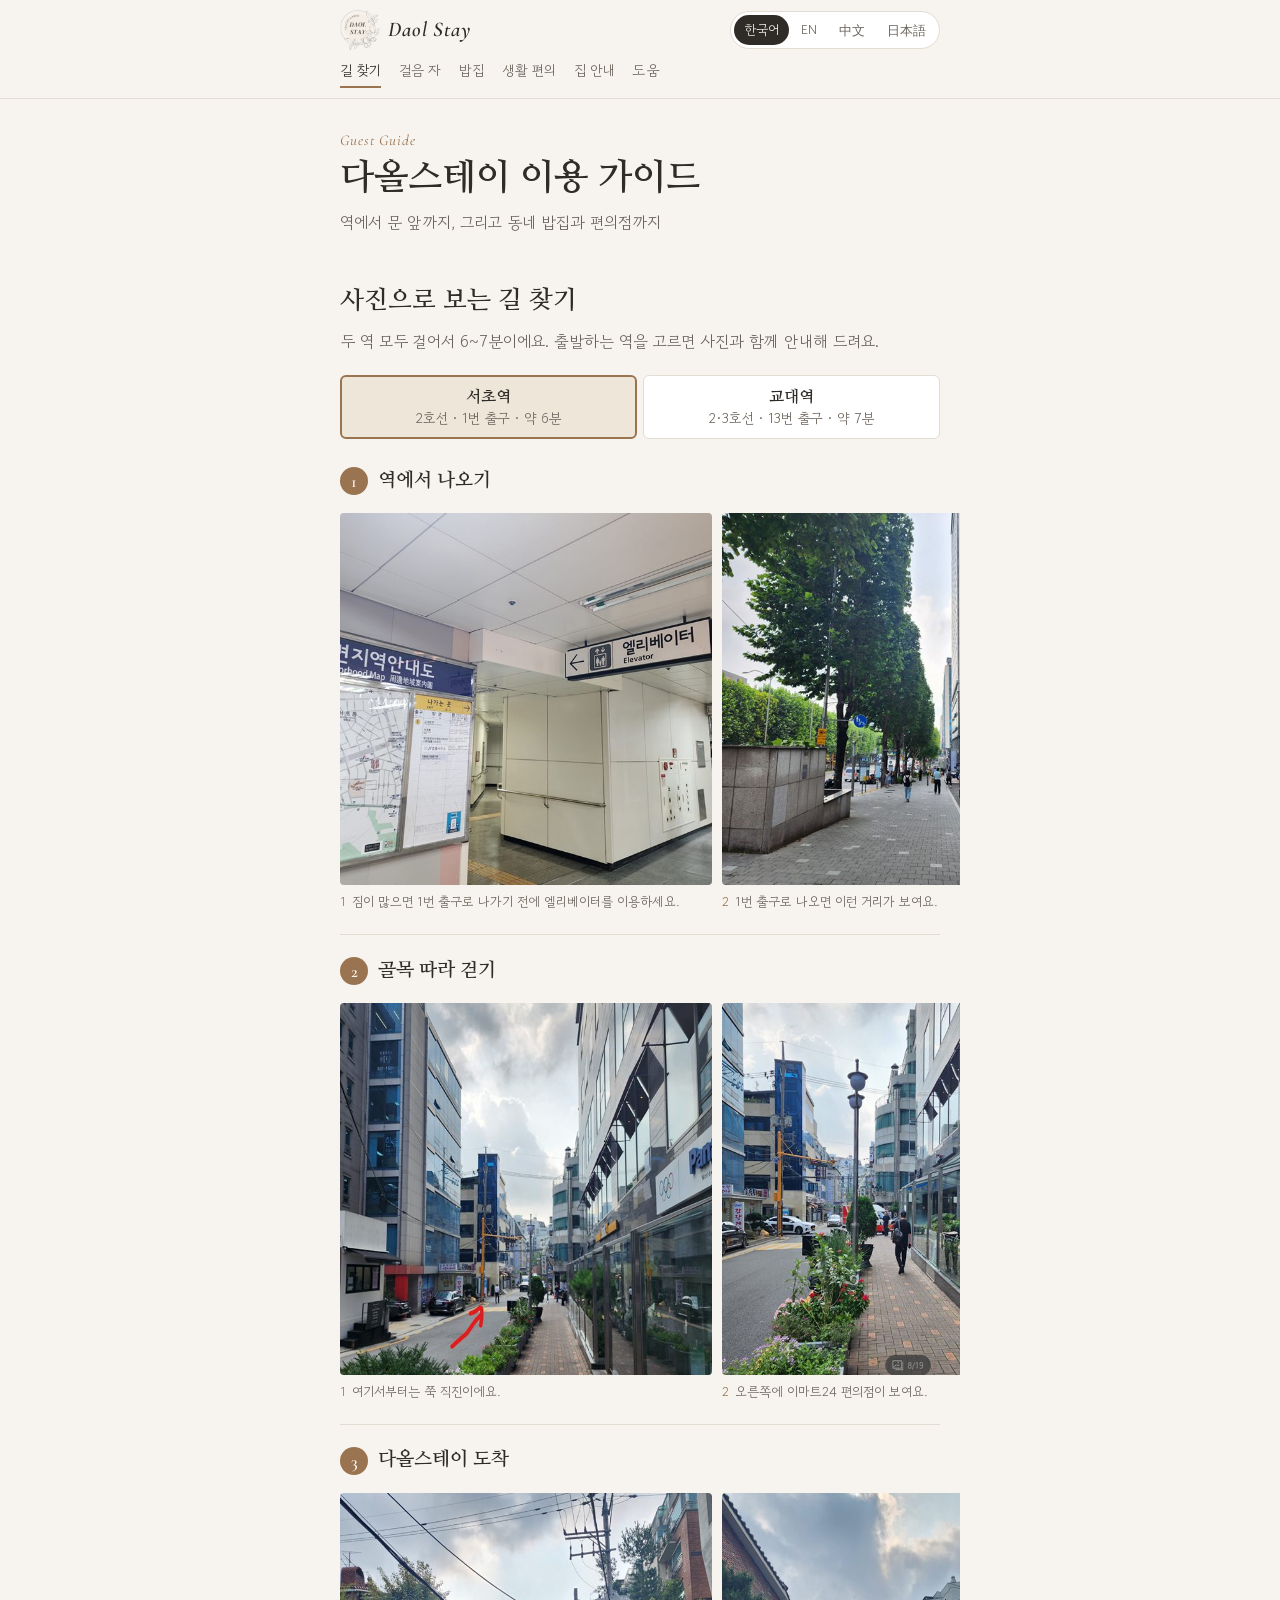
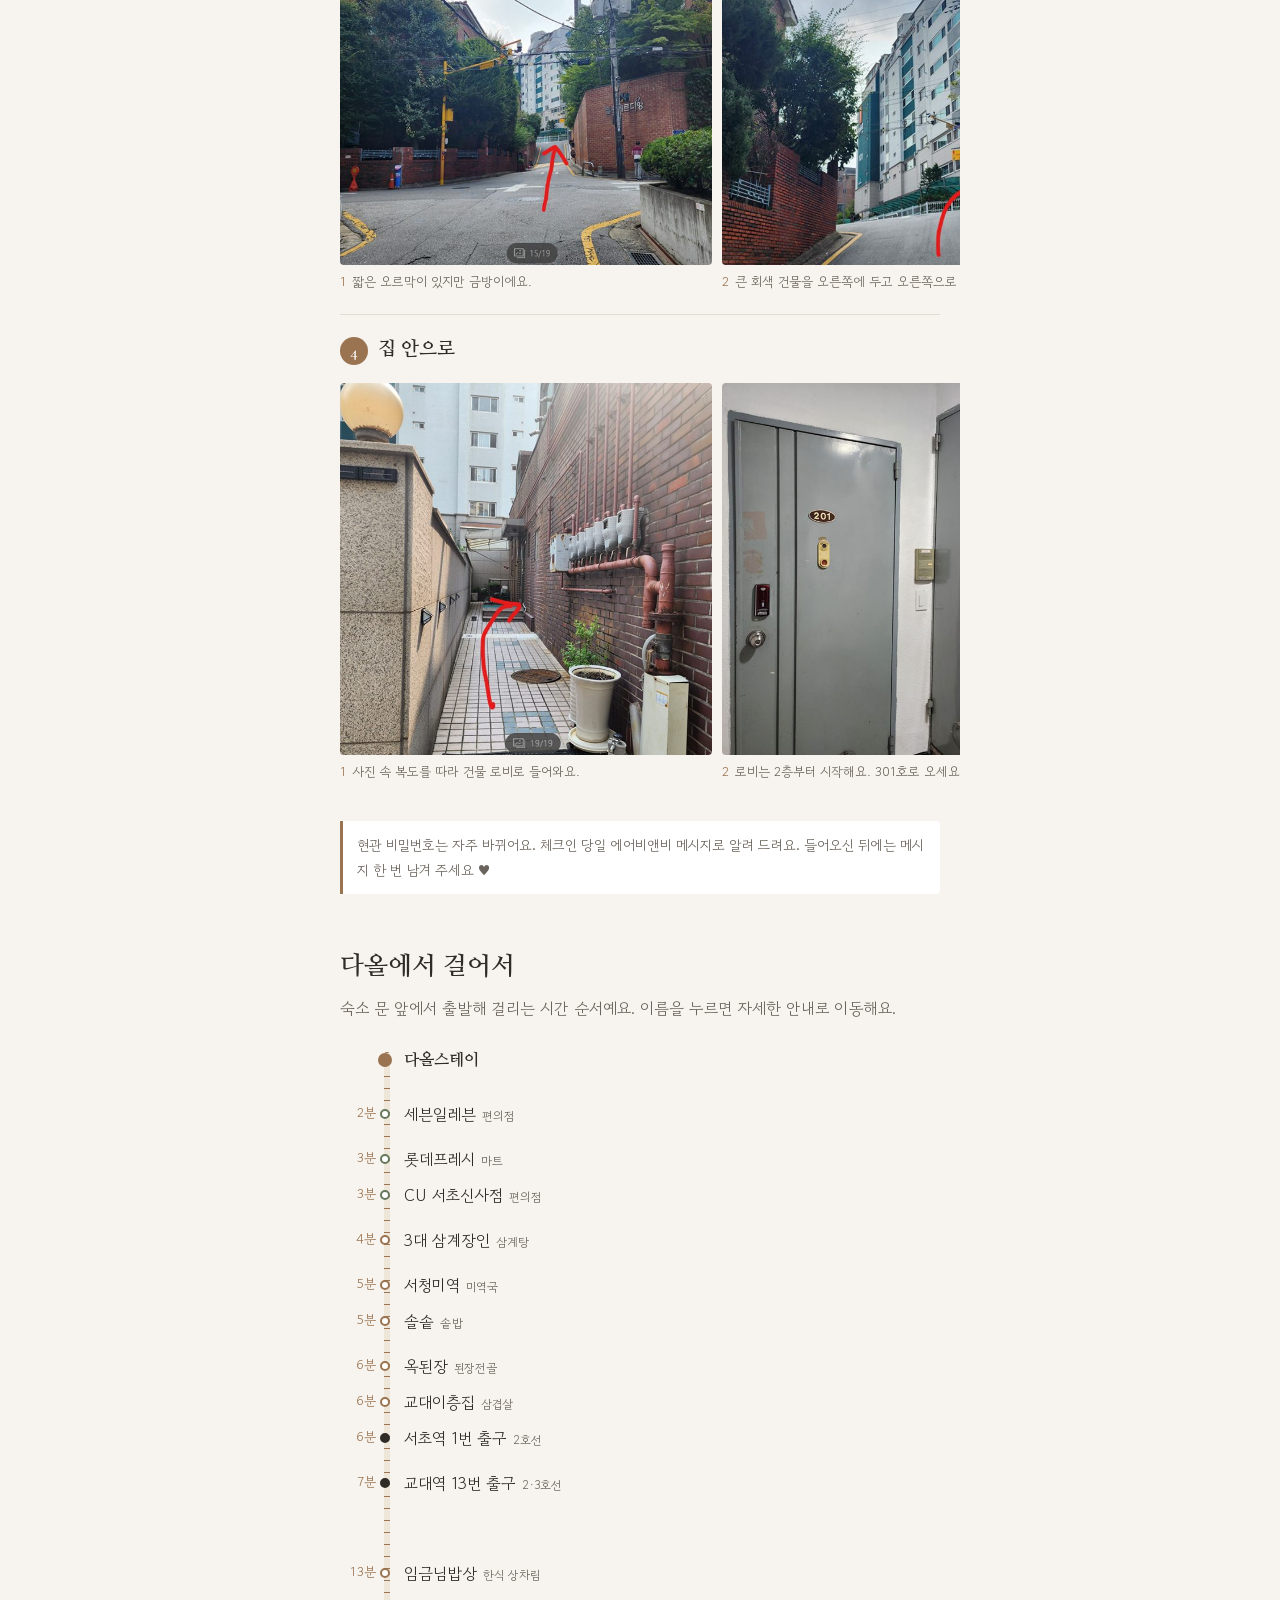
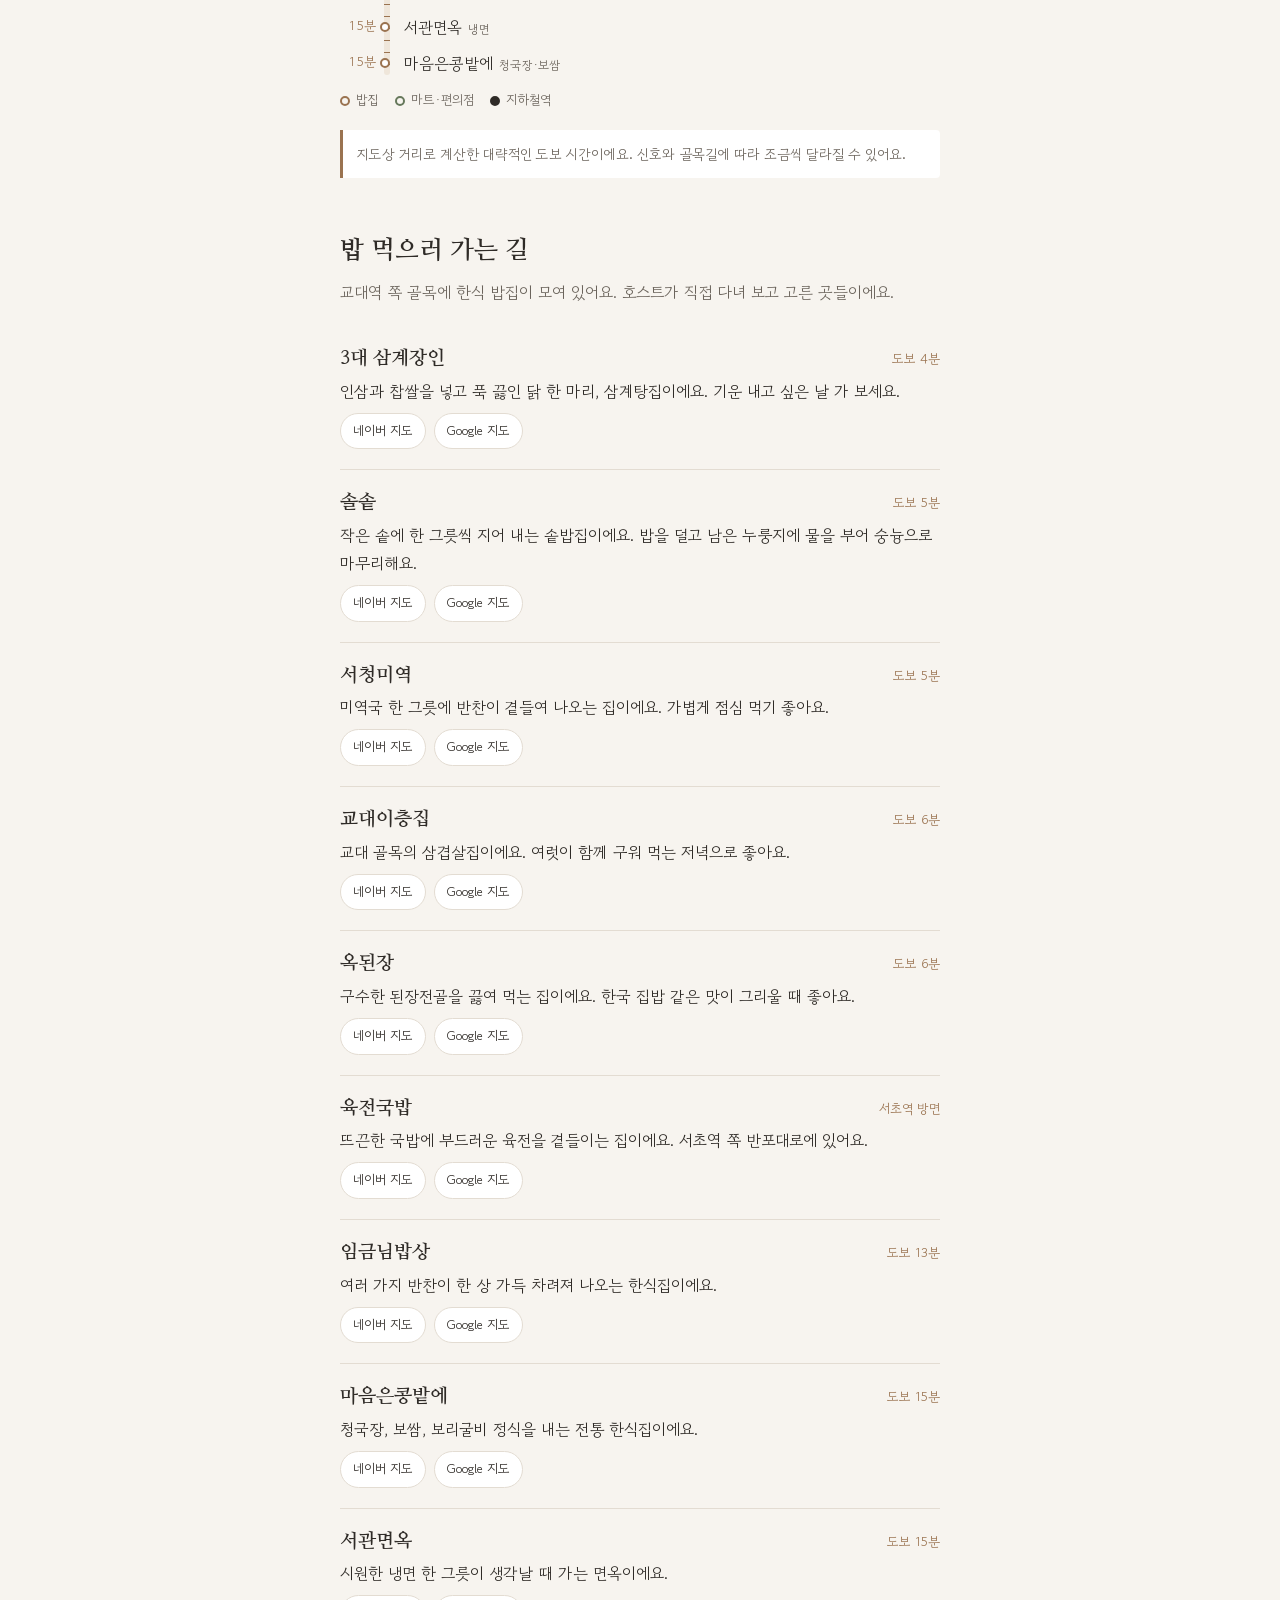
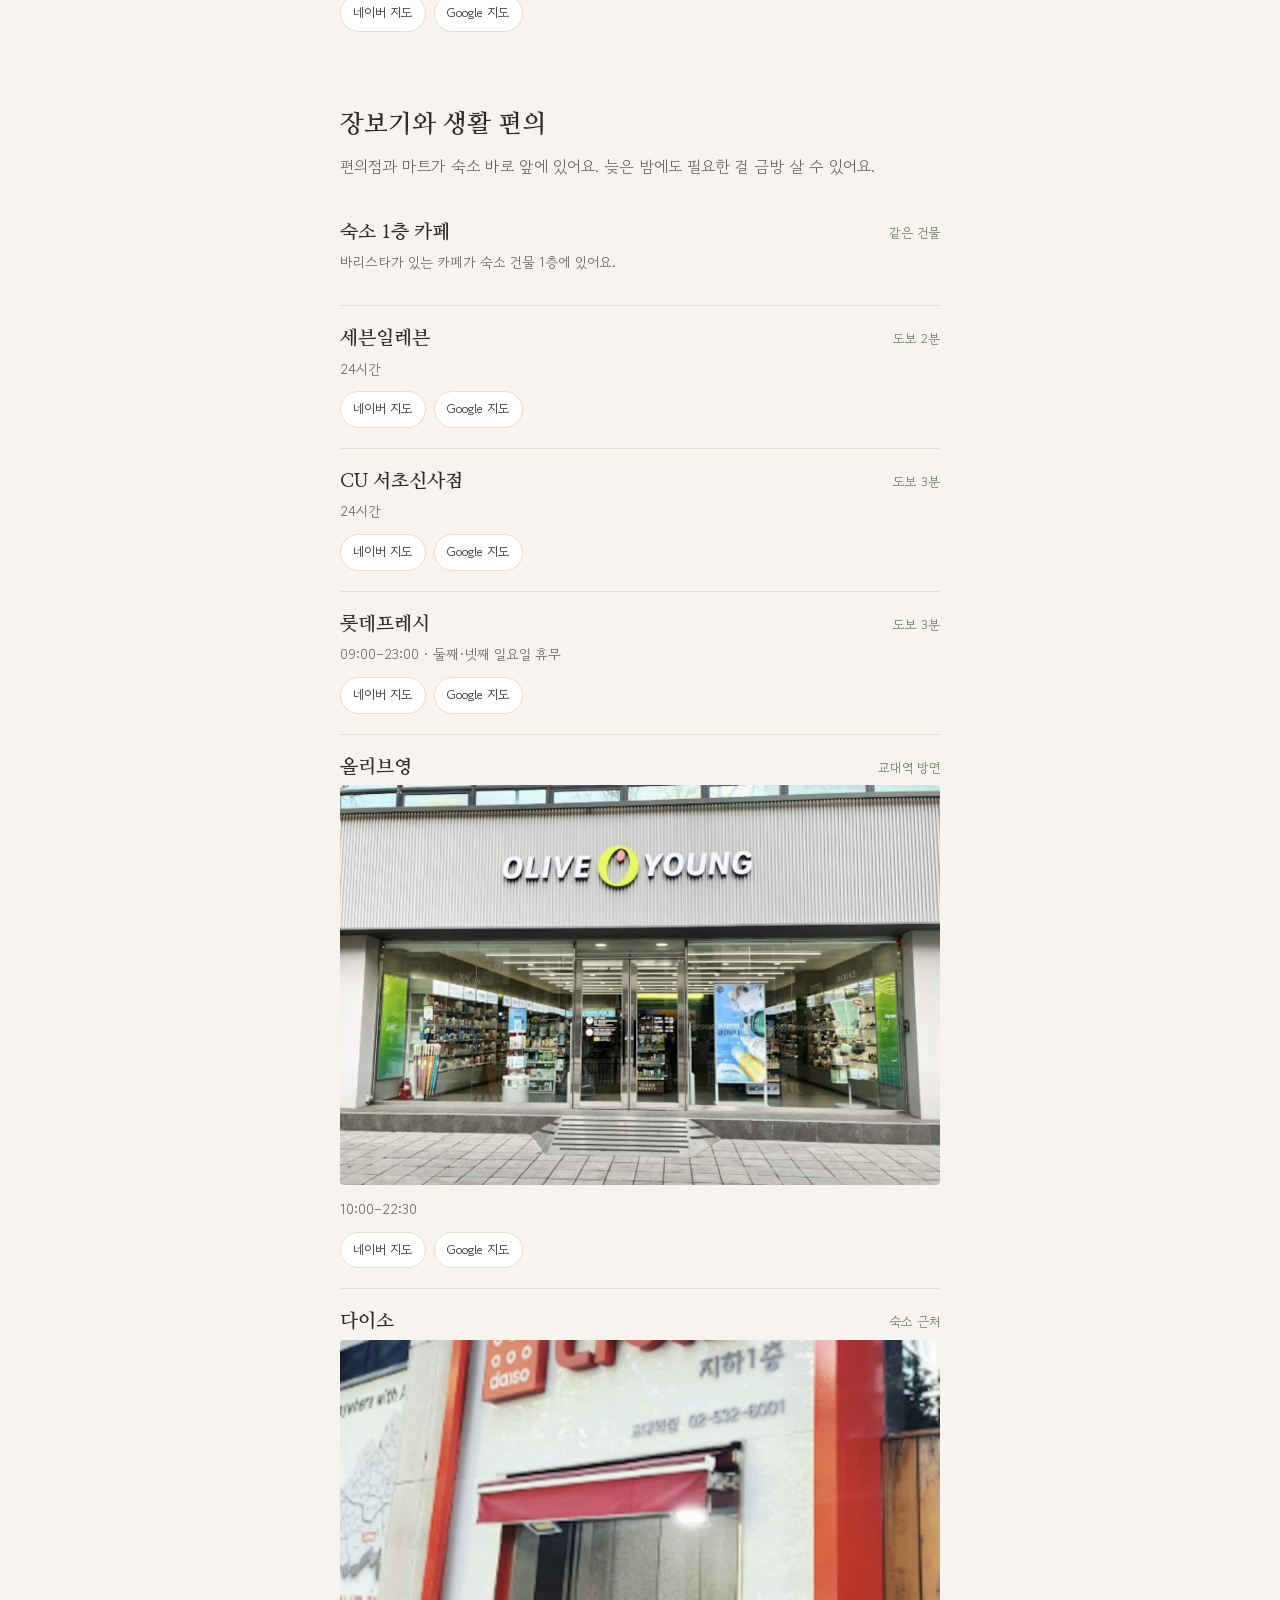
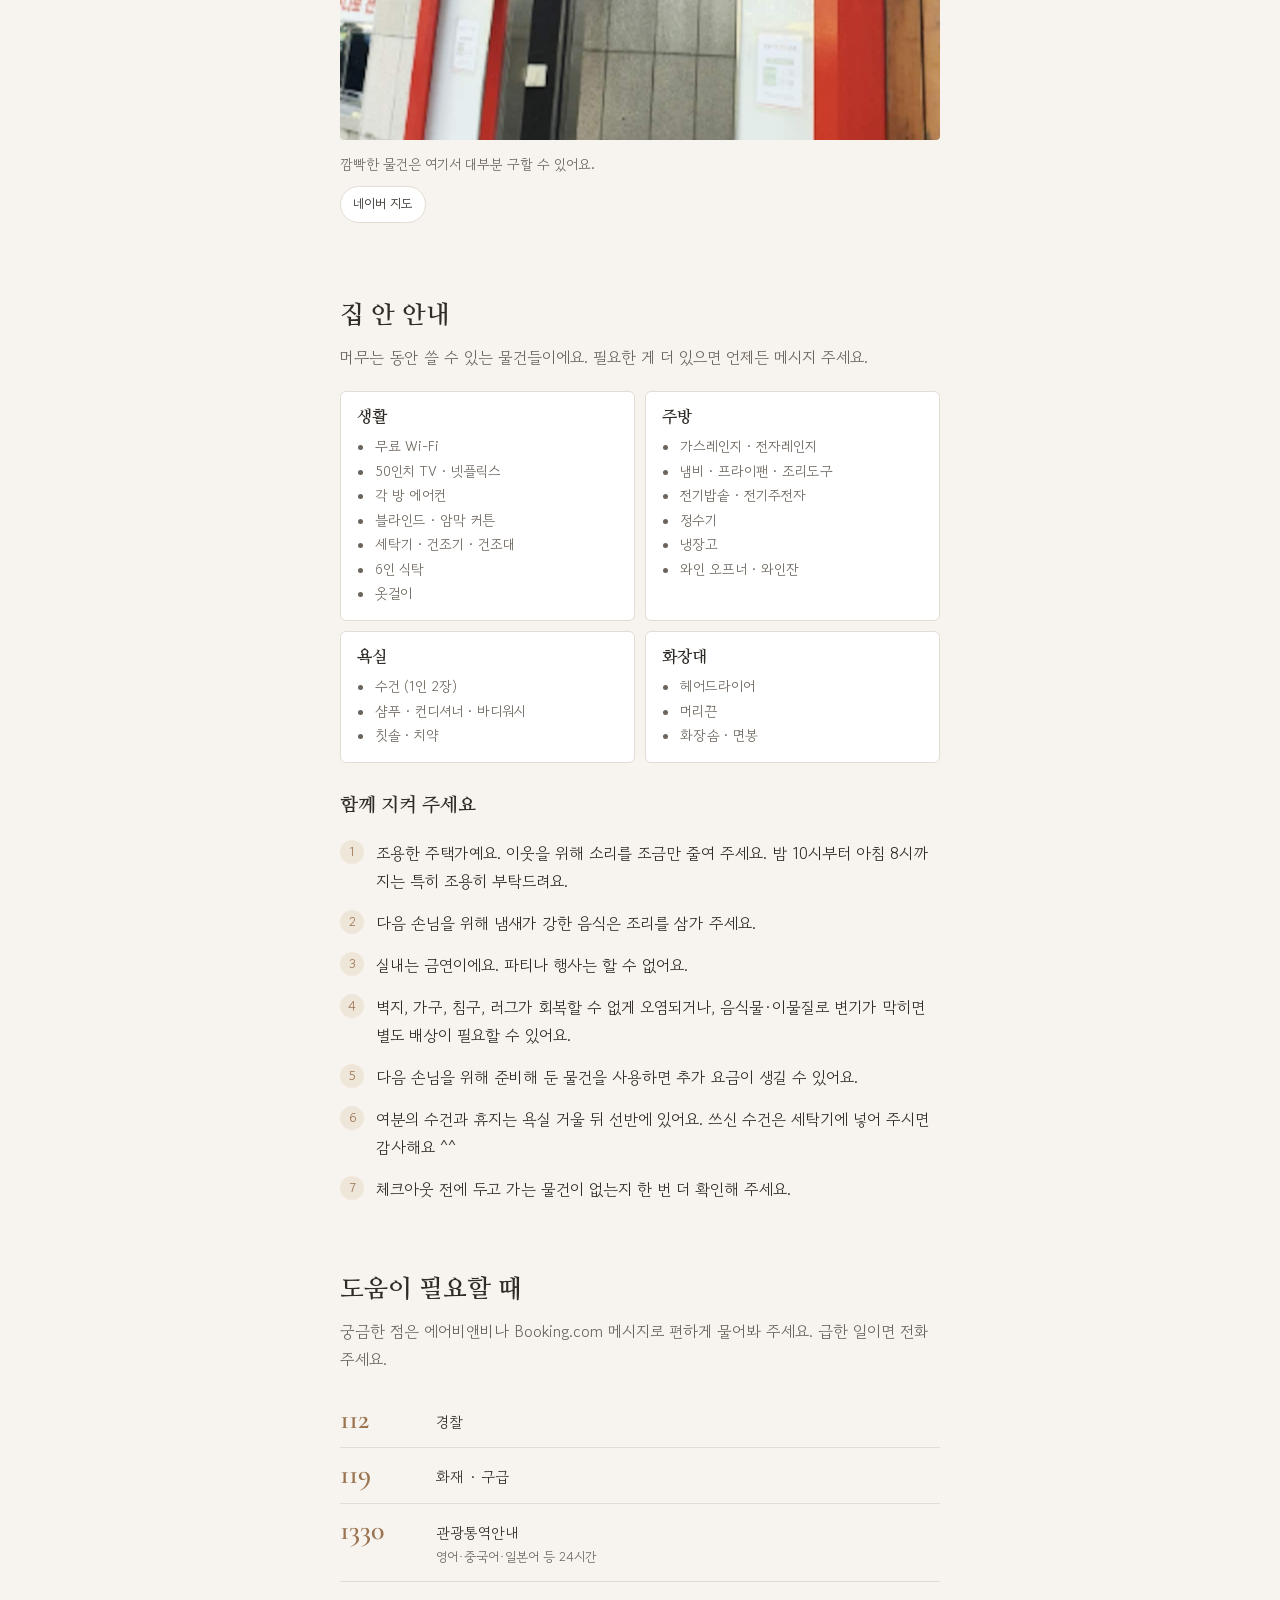
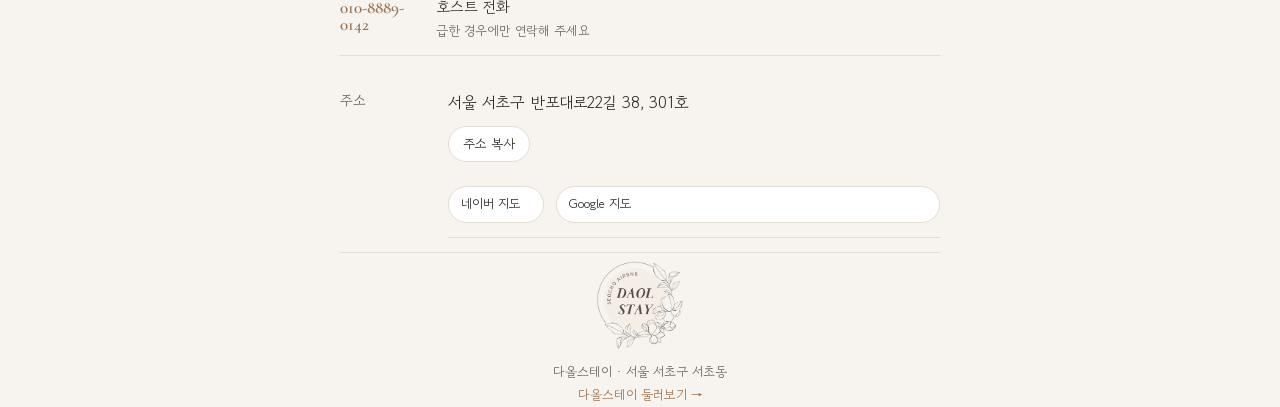
==== guide/index.html @ 790899b6 "Add Daol Stay website (home + guest guide, 4 languages)" ====
<!DOCTYPE html>
<html lang="ko">
<head>
<meta charset="utf-8">
<meta name="viewport" content="width=device-width, initial-scale=1, viewport-fit=cover">
<title>이용 가이드 · 다올스테이 DAOL STAY</title>
<meta name="description" content="다올스테이 이용 가이드: 서초역·교대역에서 사진으로 보는 길 안내, 걸어서 가는 밥집과 편의시설, 집 안 안내와 긴급 연락처.">
<link rel="icon" href="../photos/logo.png">
<link rel="preconnect" href="https://fonts.googleapis.com">
<link rel="preconnect" href="https://fonts.gstatic.com" crossorigin>
<link href="https://fonts.googleapis.com/css2?family=Nanum+Myeongjo:wght@400;700&family=Gowun+Dodum&family=Cormorant+Garamond:ital,wght@1,500;1,600&display=swap" rel="stylesheet">
<link rel="stylesheet" href="../assets/site.css">
<style>
/* intro */
.intro{padding:28px 0 0}
.intro h1{font-size:clamp(27px,7vw,36px);line-height:1.3;margin:0 0 6px}
.intro .sub{color:var(--ink-soft);margin:0}

/* route */
.tabs{display:flex;gap:6px;margin:4px 0 6px}
.tabs button{flex:1;border:1px solid var(--line);background:var(--surface);border-radius:6px;padding:10px 8px;cursor:pointer;font-size:14px;line-height:1.4;color:var(--ink-soft)}
.tabs button b{display:block;font-family:var(--serif);font-size:16px;color:var(--ink)}
.tabs button[aria-pressed="true"]{border-color:var(--latte);border-width:2px;padding:9px 7px;background:var(--latte-soft)}
.stage{padding:22px 0 8px;border-bottom:1px solid var(--line)}
.stage:last-of-type{border-bottom:0}
.stage-head{display:flex;align-items:center;gap:10px}
.stage-head i{flex:none;width:28px;height:28px;border-radius:50%;background:var(--latte);color:var(--bg);font-style:normal;font-family:var(--latin);font-size:17px;font-weight:600;display:grid;place-items:center}
.stage .strip figure{flex-basis:62%}
.stage .strip img{aspect-ratio:1/1}
.stage .strip figcaption{display:flex;gap:6px}
.stage .strip figcaption b{color:var(--latte);font-weight:400}
.stage ol{margin:6px 0 10px;padding-left:20px}
.stage li{margin-bottom:4px}
.stage li::marker{color:var(--latte)}

/* walking ruler */
.ruler{position:relative;margin:24px 0 8px;padding-left:64px}
.ruler::before{content:"";position:absolute;left:44px;top:6px;bottom:6px;width:6px;border-radius:3px;
  background:repeating-linear-gradient(to bottom,var(--latte) 0 1px,transparent 1px 12px),var(--latte-soft)}
.r-home{position:relative;font-family:var(--serif);font-weight:700;padding:0 0 4px}
.r-home::before{content:"";position:absolute;left:-26px;top:7px;width:14px;height:14px;border-radius:50%;background:var(--latte)}
.r-row{position:relative;display:block;text-decoration:none;padding:4px 0}
.r-row .m{position:absolute;left:-64px;width:36px;text-align:right;font-size:13px;color:var(--latte);top:6px;font-variant-numeric:tabular-nums}
.r-row::before{content:"";position:absolute;left:-24px;top:13px;width:10px;height:10px;border-radius:50%;background:var(--surface);border:2px solid var(--latte)}
.r-row.daily::before{border-color:var(--sage)}
.r-row.stn::before{background:var(--ink);border-color:var(--ink)}
.r-row .nm{font-size:16px}
.r-row .kind{font-size:12px;color:var(--ink-soft);margin-left:6px}
.legend{display:flex;flex-wrap:wrap;gap:6px 16px;font-size:13px;color:var(--ink-soft);margin-top:6px}
.legend i{display:inline-block;width:10px;height:10px;border-radius:50%;border:2px solid var(--latte);margin-right:6px;vertical-align:-1px}
.legend i.d{border-color:var(--sage)}
.legend i.s{background:var(--ink);border-color:var(--ink)}

/* places */
.place{padding:20px 0;border-bottom:1px solid var(--line);scroll-margin-top:calc(env(safe-area-inset-top,0px) + 120px)}
.place:last-child{border-bottom:0}
.place-head{display:flex;align-items:baseline;justify-content:space-between;gap:12px;margin-bottom:4px}
.walk{flex:none;font-size:13px;color:var(--latte);white-space:nowrap}
.daily .walk{color:var(--sage)}
.place .orig{font-size:13px;color:var(--ink-soft);margin:-2px 0 6px}
.place p{margin:0 0 8px}
.place .info{font-size:14px;color:var(--ink-soft);margin-bottom:10px}
.place figure{margin:4px 0 12px}
.place figure img{width:100%;aspect-ratio:3/2;object-fit:cover;border-radius:4px}

/* house */
.amen{display:grid;grid-template-columns:1fr 1fr;gap:10px;margin:4px 0 0}
@media (max-width:420px){.amen{grid-template-columns:1fr}}
.amen div{background:var(--surface);border:1px solid var(--line);border-radius:6px;padding:14px 16px}
.amen h3{font-size:16px;margin-bottom:6px}
.amen ul{margin:0;padding-left:18px;font-size:14px;color:var(--ink-soft)}
.rules{list-style:none;margin:20px 0 0;padding:0;counter-reset:r}
.rules li{counter-increment:r;position:relative;padding:0 0 14px 36px}
.rules li::before{content:counter(r);position:absolute;left:0;top:1px;width:24px;height:24px;border-radius:50%;background:var(--latte-soft);color:var(--latte);font-size:13px;display:grid;place-items:center}

/* help */
.calls{list-style:none;margin:6px 0 0;padding:0}
.calls li{display:grid;grid-template-columns:84px 1fr;gap:12px;align-items:baseline;padding:12px 0;border-bottom:1px solid var(--line)}
.calls a{font-family:var(--latin);font-size:28px;font-weight:600;text-decoration:none;color:var(--latte);line-height:1}
.calls span{font-size:15px}
.calls small{display:block;font-size:13px;color:var(--ink-soft)}
</style>
</head>
<body>
<header class="top">
  <div class="wrap">
    <div class="top-row">
      <a class="mark" href="../"><img src="../photos/logo.png" alt=""><span>Daol Stay</span></a>
      <div class="langs" role="group" aria-label="Language">
        <button data-lang="ko">한국어</button><button data-lang="en">EN</button><button data-lang="zh">中文</button><button data-lang="ja">日本語</button>
      </div>
    </div>
    <nav class="nav" id="nav"></nav>
  </div>
</header>

<main class="wrap">
  <section id="intro" class="intro">
    <p class="eyebrow">Guest Guide</p>
    <h1 data-t="gTitle"></h1>
    <p class="sub" data-t="gSub"></p>
  </section>

  <section id="route">
    <h2 data-t="routeTitle"></h2>
    <p class="lead" data-t="routeLead"></p>
    <div class="tabs" role="group" id="routeTabs"></div>
    <div id="stages"></div>
    <p class="note" data-t="doorNote"></p>
  </section>

  <section id="walk">
    <h2 data-t="walkTitle"></h2>
    <p class="lead" data-t="walkLead"></p>
    <div class="ruler" id="ruler"></div>
    <div class="legend"><span><i></i><span data-t="legendEat"></span></span><span><i class="d"></i><span data-t="legendDaily"></span></span><span><i class="s"></i><span data-t="legendStn"></span></span></div>
    <p class="note" data-t="walkNote"></p>
  </section>

  <section id="eat">
    <h2 data-t="eatTitle"></h2>
    <p class="lead" data-t="eatLead"></p>
    <div id="eatList"></div>
  </section>

  <section id="daily">
    <h2 data-t="dailyTitle"></h2>
    <p class="lead" data-t="dailyLead"></p>
    <div class="daily" id="dailyList"></div>
  </section>

  <section id="home">
    <h2 data-t="homeTitle"></h2>
    <p class="lead" data-t="homeLead"></p>
    <div class="amen" id="amen"></div>
    <h3 style="margin-top:30px" data-t="rulesTitle"></h3>
    <ol class="rules" id="rules"></ol>
  </section>

  <section id="help">
    <h2 data-t="helpTitle"></h2>
    <p class="lead" data-t="helpLead"></p>
    <ul class="calls" id="calls"></ul>
    <dl class="info-list" style="margin-top:18px">
      <div><dt data-t="addrLabel"></dt><dd><span data-t="addr"></span><br><button class="copy" id="copyBtn" data-t="copy"></button>
        <div class="pills" style="margin-top:10px" id="homeMaps"></div></dd></div>
    </dl>
  </section>
</main>
<footer class="wrap">
  <img src="../photos/logo.png" alt="">
  <div data-t="foot"></div>
  <a href="../" data-t="backHome"></a>
</footer>
<div class="toast" id="toast" role="status" aria-live="polite"></div>

<script>
const HOME = {lat:37.4897533, lng:127.0109276, q:"서울 서초구 반포대로22길 38"};
const HOST_TEL = "+821088890142", HOST_TEL_LABEL = "010-8889-0142";

const UI = {
 ko:{nav:["길 찾기","걸음 자","밥집","생활 편의","집 안내","도움"],
  gTitle:"다올스테이 이용 가이드",gSub:"역에서 문 앞까지, 그리고 동네 밥집과 편의점까지",backHome:"다올스테이 둘러보기 →",
  routeTitle:"사진으로 보는 길 찾기",routeLead:"두 역 모두 걸어서 6~7분이에요. 출발하는 역을 고르면 사진과 함께 안내해 드려요.",
  tabSeocho:["서초역","2호선 · 1번 출구 · 약 6분"],tabKyodae:["교대역","2·3호선 · 13번 출구 · 약 7분"],
  stageTitles:["역에서 나오기","골목 따라 걷기","다올스테이 도착","집 안으로"],step:"사진",
  doorNote:"현관 비밀번호는 자주 바뀌어요. 체크인 당일 에어비앤비 메시지로 알려 드려요. 들어오신 뒤에는 메시지 한 번 남겨 주세요 ♥",
  walkTitle:"다올에서 걸어서",walkLead:"숙소 문 앞에서 출발해 걸리는 시간 순서예요. 이름을 누르면 자세한 안내로 이동해요.",
  home:"다올스테이",legendEat:"밥집",legendDaily:"마트·편의점",legendStn:"지하철역",
  walkNote:"지도상 거리로 계산한 대략적인 도보 시간이에요. 신호와 골목길에 따라 조금씩 달라질 수 있어요.",
  eatTitle:"밥 먹으러 가는 길",eatLead:"교대역 쪽 골목에 한식 밥집이 모여 있어요. 호스트가 직접 다녀 보고 고른 곳들이에요.",
  dailyTitle:"장보기와 생활 편의",dailyLead:"편의점과 마트가 숙소 바로 앞에 있어요. 늦은 밤에도 필요한 걸 금방 살 수 있어요.",
  homeTitle:"집 안 안내",homeLead:"머무는 동안 쓸 수 있는 물건들이에요. 필요한 게 더 있으면 언제든 메시지 주세요.",
  rulesTitle:"함께 지켜 주세요",
  helpTitle:"도움이 필요할 때",helpLead:"궁금한 점은 에어비앤비나 Booking.com 메시지로 편하게 물어봐 주세요. 급한 일이면 전화 주세요.",
  hostCall:"호스트 전화",hostNote:"급한 경우에만 연락해 주세요",
  addrLabel:"주소",addr:"서울 서초구 반포대로22길 38, 301호",copy:"주소 복사",copied:"주소를 복사했어요",
  naver:"네이버 지도",google:"Google 지도",min:n=>`도보 ${n}분`,minShort:n=>`${n}분`,
  foot:"다올스테이 · 서울 서초구 서초동"},
 en:{nav:["Directions","Walk times","Eat","Daily needs","The house","Help"],
  gTitle:"DAOL STAY Guest Guide",gSub:"From the station to our door, plus restaurants and shops nearby",backHome:"About Daol Stay →",
  routeTitle:"Directions with photos",routeLead:"Both stations are a 6–7 minute walk. Pick the one you’re coming from for photo-by-photo directions.",
  tabSeocho:["Seocho Stn","Line 2 · Exit 1 · ~6 min"],tabKyodae:["Gyodae Stn","Line 2, 3 · Exit 13 · ~7 min"],
  stageTitles:["Leaving the station","Walking the street","Arriving at Daol Stay","Getting inside"],step:"Photo",
  doorNote:"We change the door code often, so we’ll send it by Airbnb message on your check-in day. Please drop us a message once you’re in ♥",
  walkTitle:"Walking from Daol",walkLead:"Ordered by walking time from our door. Tap a name for details.",
  home:"Daol Stay",legendEat:"Food",legendDaily:"Groceries & stores",legendStn:"Subway",
  walkNote:"Approximate times based on map distance. Crossings and alleys may add a few minutes.",
  eatTitle:"Where to eat",eatLead:"Korean restaurants cluster in the lanes toward Gyodae Station. These are places our host has tried and likes.",
  dailyTitle:"Groceries & daily needs",dailyLead:"A convenience store and grocery are right outside, so late-night needs are easy.",
  homeTitle:"In the house",homeLead:"Things you can use during your stay. If you need anything else, just send us a message.",
  rulesTitle:"House rules",
  helpTitle:"If you need help",helpLead:"For questions, message us any time on Airbnb or Booking.com. Call if it’s urgent.",
  hostCall:"Call the host",hostNote:"Urgent matters only, please",
  addrLabel:"Address",addr:"#301, 38 Banpo-daero 22-gil, Seocho-gu, Seoul",copy:"Copy address",copied:"Address copied",
  naver:"Naver Map",google:"Google Maps",min:n=>`${n} min walk`,minShort:n=>`${n} min`,
  foot:"DAOL STAY · Seocho-dong, Seocho-gu, Seoul"},
 zh:{nav:["路线","步行时间","美食","生活便利","房屋指南","求助"],
  gTitle:"DAOL STAY 入住指南",gSub:"从地铁站到家门口，还有附近的餐厅和便利店",backHome:"了解Daol Stay →",
  routeTitle:"图文路线指南",routeLead:"两个地铁站都只需步行6~7分钟。选择出发的车站，即可查看图文路线。",
  tabSeocho:["瑞草站","2号线 · 1号出口 · 约6分钟"],tabKyodae:["教大站","2·3号线 · 13号出口 · 约7分钟"],
  stageTitles:["走出车站","沿街步行","到达Daol Stay","进入房屋"],step:"照片",
  doorNote:"大门密码会经常更换，我们会在入住当天通过爱彼迎消息告知。进门后请给我们留言 ♥",
  walkTitle:"从Daol步行",walkLead:"按从门口出发的步行时间排列。点击名称查看详情。",
  home:"Daol Stay",legendEat:"餐厅",legendDaily:"超市・便利店",legendStn:"地铁站",
  walkNote:"根据地图距离估算的步行时间，红绿灯和小巷可能会多花几分钟。",
  eatTitle:"去吃饭吧",eatLead:"往教大站方向的小巷里聚集着韩餐馆，都是房东亲自吃过并推荐的。",
  dailyTitle:"购物与生活便利",dailyLead:"便利店和超市就在门口，深夜也能买到需要的东西。",
  homeTitle:"房屋指南",homeLead:"入住期间可以使用的物品。如需其他物品，随时给我们发消息。",
  rulesTitle:"入住守则",
  helpTitle:"需要帮助时",helpLead:"有任何问题，请通过爱彼迎或Booking.com消息联系我们。紧急情况请致电。",
  hostCall:"房东电话",hostNote:"仅限紧急情况",
  addrLabel:"地址",addr:"首尔市瑞草区 Banpo-daero 22-gil 38，301号",copy:"复制地址",copied:"地址已复制",
  naver:"Naver 地图",google:"Google 地图",min:n=>`步行约${n}分钟`,minShort:n=>`${n}分`,
  foot:"DAOL STAY · 首尔瑞草区瑞草洞"},
 ja:{nav:["道案内","徒歩時間","ごはん","生活の便利","家のご案内","困ったとき"],
  gTitle:"ダオルステイ ご利用ガイド",gSub:"駅から玄関まで、そして近くのごはん屋さんとお店まで",backHome:"ダオルステイについて →",
  routeTitle:"写真で見る道案内",routeLead:"どちらの駅からも徒歩6〜7分。出発する駅を選ぶと、写真付きでご案内します。",
  tabSeocho:["瑞草駅","2号線 · 1番出口 · 約6分"],tabKyodae:["教大駅","2・3号線 · 13番出口 · 約7分"],
  stageTitles:["駅を出る","通りを歩く","ダオルステイに到着","家の中へ"],step:"写真",
  doorNote:"玄関の暗証番号はよく変わります。チェックイン当日にAirbnbのメッセージでお知らせします。中に入ったらひと言メッセージをくださいね ♥",
  walkTitle:"ダオルから歩いて",walkLead:"玄関からの徒歩時間順です。名前をタップすると詳しい案内へ移動します。",
  home:"ダオルステイ",legendEat:"ごはん",legendDaily:"スーパー・コンビニ",legendStn:"地下鉄駅",
  walkNote:"地図上の距離から計算したおおよその時間です。信号や路地によって数分変わることがあります。",
  eatTitle:"ごはんを食べに",eatLead:"教大駅に向かう路地に韓国料理の店が集まっています。ホストが実際に通って選んだお店です。",
  dailyTitle:"買い物と生活の便利",dailyLead:"コンビニとスーパーがすぐ前にあるので、夜遅くでも必要なものがすぐ手に入ります。",
  homeTitle:"家のご案内",homeLead:"滞在中にお使いいただけるものです。ほかに必要なものがあれば、いつでもメッセージをください。",
  rulesTitle:"お守りいただきたいこと",
  helpTitle:"困ったときは",helpLead:"ご質問はAirbnbやBooking.comのメッセージでお気軽にどうぞ。急ぎの場合はお電話ください。",
  hostCall:"ホストに電話",hostNote:"緊急の場合のみお願いします",
  addrLabel:"住所",addr:"ソウル市瑞草区 Banpo-daero 22-gil 38, 301号",copy:"住所をコピー",copied:"住所をコピーしました",
  naver:"Naver Map",google:"Google マップ",min:n=>`徒歩約${n}分`,minShort:n=>`${n}分`,
  foot:"DAOL STAY · ソウル瑞草区瑞草洞"}
};

/* 길 안내 사진: photos/route_*.jpg (노션 가이드에서 가져옴) */
const STAGE_IN = {photos:["seocho_10","seocho_11"],
 steps:{ko:["사진 속 복도를 따라 건물 로비로 들어와요.","로비는 2층부터 시작해요. 301호로 오세요.","현관 비밀번호는 에어비앤비 메시지를 확인해 주세요."],
  en:["Follow the corridor in the photo to the building lobby.","The lobby starts on the 2nd floor. Come up to Room 301.","Check your Airbnb messages for the door code."],
  zh:["沿照片中的走廊进入大楼大厅。","大厅从2层开始，请到301号。","大门密码请查看爱彼迎消息。"],
  ja:["写真の通路に沿って建物のロビーへ。","ロビーは2階からです。301号室へどうぞ。","玄関の暗証番号はAirbnbのメッセージをご確認ください。"]}};

const ROUTES = {
 seocho:[
  {photos:["seocho_01","seocho_02","seocho_03"],
   steps:{ko:["짐이 많으면 1번 출구로 나가기 전에 엘리베이터를 이용하세요.","1번 출구로 나오면 이런 거리가 보여요.","투썸플레이스 카페가 보이면 오른쪽으로 돌아요."],
    en:["With lots of luggage, take the elevator before leaving through Exit 1.","Out of Exit 1, you’ll see this street.","Turn right at the A Twosome Place café."],
    zh:["行李较多时，请在从1号出口出站前乘坐电梯。","从1号出口出来会看到这条街。","看到A Twosome Place咖啡馆后右转。"],
    ja:["荷物が多いときは、1番出口を出る前にエレベーターを使ってください。","1番出口を出ると、この通りが見えます。","トゥーサムプレイスのカフェが見えたら右へ。"]}},
  {photos:["seocho_04","seocho_05","seocho_06"],
   steps:{ko:["여기서부터는 쭉 직진이에요.","오른쪽에 이마트24 편의점이 보여요.","왼쪽에 롯데마트가 보여요. 먹을거리를 사 가기 좋아요."],
    en:["From here, just go straight.","You’ll pass an emart24 convenience store on your right.","Then Lotte Mart on your left, a good place to pick up food."],
    zh:["从这里开始一直直走。","右边会看到emart24便利店。","左边是乐天超市，可以顺便买些吃的。"],
    ja:["ここからはまっすぐ進みます。","右手にemart24のコンビニが見えます。","左手にロッテマート。食べ物を買っていくのにぴったりです。"]}},
  {photos:["seocho_07","seocho_08","seocho_09"],
   steps:{ko:["짧은 오르막이 있지만 금방이에요.","큰 회색 건물을 오른쪽에 두고 오른쪽으로 돌아요.","빨간 별이 그려진 건물이 다올스테이예요. 어서 오세요!"],
    en:["There’s a short uphill, but it’s not long.","Turn right, keeping the large gray building on your right.","The building marked with the red star is Daol Stay. Welcome!"],
    zh:["有一小段上坡，很快就到。","让灰色大楼在你右侧，然后右转。","画着红星的建筑就是Daol Stay，欢迎！"],
    ja:["少し上り坂がありますが、すぐです。","大きなグレーの建物を右手に見ながら右へ曲がります。","赤い星印の建物がダオルステイ。ようこそ！"]}},
  STAGE_IN
 ],
 kyodae:[
  {photos:["kyodae_01","kyodae_02","kyodae_03"],
   steps:{ko:["짐이 많으면 13번 출구 쪽 엘리베이터를 이용하세요.","엘리베이터를 타고 지상으로 올라와요.","사진 속 빨간 화살표를 따라 직진해요."],
    en:["With lots of luggage, use the elevator by Exit 13.","Take the elevator up to street level.","Go straight, following the red arrow in the photo."],
    zh:["行李较多时，请使用13号出口附近的电梯。","乘电梯到地面。","按照片中的红色箭头直走。"],
    ja:["荷物が多いときは13番出口側のエレベーターを。","エレベーターで地上へ。","写真の赤い矢印に沿ってまっすぐ進みます。"]}},
  {photos:["kyodae_04","kyodae_05","kyodae_06","kyodae_07","kyodae_08","kyodae_09"],
   steps:{ko:["여기서부터는 쭉 직진이에요.","왼쪽에 초등학교 담장을 두고 계속 걸어요.","계속 앞으로 걸어요.","오른쪽 횡단보도로 길을 건너요 (올리브영 방향).","길을 따라가면 왼쪽에 CU 편의점이 있어요.","왼쪽에 예쁜 꽃집이 보여요."],
    en:["From here, just go straight.","Keep walking with the elementary school wall on your left.","Keep going.","Cross at the crosswalk on the right (toward Olive Young).","Follow the road; there’s a CU convenience store on your left.","You’ll see a lovely flower shop on your left."],
    zh:["从这里开始一直直走。","让小学围墙在你左侧，继续走。","继续向前。","从右边的人行横道过马路（Olive Young方向）。","沿路走，左边有CU便利店。","左边会看到一家漂亮的花店。"],
    ja:["ここからはまっすぐ進みます。","左手に小学校の塀を見ながら歩きます。","そのまま進みます。","右側の横断歩道を渡ります（オリーブヤング方面）。","道なりに進むと左手にCUのコンビニ。","左手にかわいい花屋さんが見えます。"]}},
  {photos:["kyodae_10","kyodae_11","kyodae_12"],
   steps:{ko:["아파트가 보이는 삼거리에서 오른쪽으로 돌아요.","큰 회색 건물을 보며 왼쪽으로 돌아요.","빨간 별이 그려진 건물이 다올스테이예요. 어서 오세요!"],
    en:["Turn right at the three-way junction by the apartments.","Turn left, facing the large gray building.","The building marked with the red star is Daol Stay. Welcome!"],
    zh:["在能看到公寓的三岔路口右转。","看着灰色大楼左转。","画着红星的建筑就是Daol Stay，欢迎！"],
    ja:["マンションが見える三叉路で右へ。","大きなグレーの建物を見ながら左へ。","赤い星印の建物がダオルステイ。ようこそ！"]}},
  {photos:["kyodae_13","kyodae_14"],steps:STAGE_IN.steps}
 ]
};

const STATIONS = [
 {id:"route",min:6,type:"stn",name:{ko:"서초역 1번 출구",en:"Seocho Stn Exit 1",zh:"瑞草站1号出口",ja:"瑞草駅1番出口"},kind:{ko:"2호선",en:"Line 2",zh:"2号线",ja:"2号線"}},
 {id:"route",min:7,type:"stn",name:{ko:"교대역 13번 출구",en:"Gyodae Stn Exit 13",zh:"教大站13号出口",ja:"教大駅13番出口"},kind:{ko:"2·3호선",en:"Line 2, 3",zh:"2·3号线",ja:"2・3号線"}}
];

const EAT = [
 {id:"samgye",min:4,map:"https://maps.app.goo.gl/MesrbhYMAvcr66wB9",q:"3대 삼계장인 교대",
  name:{ko:"3대 삼계장인",en:"3dae Samgye Jangin",zh:"三代参鸡匠人",ja:"3代参鶏匠人"},
  kind:{ko:"삼계탕",en:"Ginseng chicken soup",zh:"参鸡汤",ja:"参鶏湯"},
  desc:{ko:"인삼과 찹쌀을 넣고 푹 끓인 닭 한 마리, 삼계탕집이에요. 기운 내고 싶은 날 가 보세요.",en:"A whole young chicken simmered with ginseng and sticky rice. Good for a day when you need your energy back.",zh:"整只童子鸡加人参和糯米慢炖的参鸡汤店，想补充体力时来这里吧。",ja:"高麗人参ともち米を入れて煮込んだ参鶏湯の店。元気を出したい日にどうぞ。"}},
 {id:"solsot",min:5,map:"https://maps.app.goo.gl/jW83EFhCJc5R1sat7",q:"솔솥 교대역점",
  name:{ko:"솔솥",en:"Solsot",zh:"Solsot",ja:"ソルソッ"},
  kind:{ko:"솥밥",en:"Pot rice",zh:"石锅饭",ja:"釜飯"},
  desc:{ko:"작은 솥에 한 그릇씩 지어 내는 솥밥집이에요. 밥을 덜고 남은 누룽지에 물을 부어 숭늉으로 마무리해요.",en:"Rice cooked to order in individual pots. Scoop it out, then pour water over the crust left behind for a toasty finish.",zh:"每份都用小锅现煮的石锅饭。盛出米饭后，在锅巴上倒入热水做成锅巴汤收尾。",ja:"小さな釜で一人分ずつ炊く釜飯の店。ご飯をよそったら、残ったおこげにお湯を注いで締めます。"}},
 {id:"seocheong",min:5,map:"https://www.google.com/maps/search/?api=1&query=37.4897923,127.0079951",q:"서청미역",
  name:{ko:"서청미역",en:"Seocheong Miyeok",zh:"瑞青海带汤",ja:"ソチョンミヨク"},
  kind:{ko:"미역국",en:"Seaweed soup",zh:"海带汤",ja:"わかめスープ"},
  desc:{ko:"미역국 한 그릇에 반찬이 곁들여 나오는 집이에요. 가볍게 점심 먹기 좋아요.",en:"Bowls of Korean seaweed soup with side dishes. A light, comforting lunch.",zh:"一碗海带汤配小菜，适合简单吃个午饭。",ja:"わかめスープにおかずが付く店。軽めのお昼にぴったりです。"}},
 {id:"ichung",min:6,map:"https://maps.app.goo.gl/pmWxkd9foDMJZrsc9",q:"교대이층집 교대본점",
  name:{ko:"교대이층집",en:"Gyodae Ichungjip",zh:"教大二层家",ja:"教大イチュンジプ"},
  kind:{ko:"삼겹살",en:"Pork belly BBQ",zh:"烤五花肉",ja:"サムギョプサル"},
  desc:{ko:"교대 골목의 삼겹살집이에요. 여럿이 함께 구워 먹는 저녁으로 좋아요.",en:"A pork-belly barbecue spot in the Gyodae lanes. Great for a group dinner at the grill.",zh:"教大小巷里的烤五花肉店，适合多人一起烤肉吃晚饭。",ja:"教大の路地にあるサムギョプサルの店。みんなで焼いて囲む夕食に。"}},
 {id:"okdoen",min:6,map:"https://maps.app.goo.gl/B2ys97P9bVTEyB4X6",q:"옥된장 교대점",
  name:{ko:"옥된장",en:"Okdoenjang",zh:"玉大酱",ja:"オクテンジャン"},
  kind:{ko:"된장전골",en:"Soybean paste hot pot",zh:"大酱火锅",ja:"テンジャン鍋"},
  desc:{ko:"구수한 된장전골을 끓여 먹는 집이에요. 한국 집밥 같은 맛이 그리울 때 좋아요.",en:"Hearty hot pot built on doenjang, Korean soybean paste. Tastes like home cooking.",zh:"以韩式大酱熬煮的火锅，像家常饭一样温暖。",ja:"香ばしいテンジャン（韓国味噌）の鍋。韓国の家庭の味が恋しいときに。"}},
 {id:"yukjeon",min:null,map:"https://maps.app.goo.gl/YQwqWLHJWxmbHU4Q8",q:"육전국밥 서초역점",
  name:{ko:"육전국밥",en:"Yukjeon Gukbap",zh:"肉煎汤饭",ja:"ユクジョンクッパ"},
  kind:{ko:"국밥",en:"Rice soup",zh:"汤饭",ja:"クッパ"},area:{ko:"서초역 방면",en:"Toward Seocho Stn",zh:"瑞草站方向",ja:"瑞草駅方面"},
  desc:{ko:"뜨끈한 국밥에 부드러운 육전을 곁들이는 집이에요. 서초역 쪽 반포대로에 있어요.",en:"Hot rice soup with tender pan-fried beef. On Banpo-daero toward Seocho Station.",zh:"热汤饭配嫩煎牛肉片，位于瑞草站方向的盘浦大路上。",ja:"熱々のクッパにやわらかい牛肉のチヂミを添えて。瑞草駅方面の盤浦大路沿いです。"}},
 {id:"imgeum",min:13,map:"https://maps.app.goo.gl/EhZ2MKV3FoHQEk927",q:"임금님밥상 교대",
  name:{ko:"임금님밥상",en:"Imgeumnim Bapsang",zh:"国王饭桌",ja:"イムグムニムパプサン"},
  kind:{ko:"한식 상차림",en:"Korean set meal",zh:"韩式套餐",ja:"韓定食"},
  desc:{ko:"여러 가지 반찬이 한 상 가득 차려져 나오는 한식집이에요.",en:"A Korean set meal with a table full of side dishes.",zh:"满满一桌小菜的韩式套餐。",ja:"たくさんのおかずがずらりと並ぶ韓国料理の店。"}},
 {id:"kongbat",min:15,map:"https://maps.app.goo.gl/K3ujcRYniLXeCxtu5",q:"마음은콩밭에 교대",
  name:{ko:"마음은콩밭에",en:"Heart for Bean Field",zh:"心在豆田",ja:"マウムンコンバテ"},
  kind:{ko:"청국장·보쌈",en:"Cheonggukjang & bossam",zh:"清麴酱・菜包肉",ja:"チョングッチャン・ポッサム"},
  desc:{ko:"청국장, 보쌈, 보리굴비 정식을 내는 전통 한식집이에요.",en:"Traditional Korean food: fermented soybean stew, boiled pork wraps and dried yellow croaker set meals.",zh:"供应清麴酱、菜包肉和大麦黄鱼套餐的传统韩餐馆。",ja:"チョングッチャン、ポッサム、麦クルビ定食のある伝統的な韓国料理店。"}},
 {id:"seogwan",min:15,map:"https://maps.app.goo.gl/Xqt8PTU8zJjns62T9",q:"서관면옥",
  name:{ko:"서관면옥",en:"Seogwan Myeonok",zh:"西馆面屋",ja:"西館麺屋"},
  kind:{ko:"냉면",en:"Cold noodles",zh:"冷面",ja:"冷麺"},
  desc:{ko:"시원한 냉면 한 그릇이 생각날 때 가는 면옥이에요.",en:"A noodle house for when you’re craving a cool bowl of naengmyeon.",zh:"想吃一碗清凉冷面时去的面馆。",ja:"冷たい冷麺が食べたくなったら行きたい麺屋。"}}
];

const DAILY = [
 {id:"cafe",min:0,q:"",img:null,
  name:{ko:"숙소 1층 카페",en:"Café downstairs",zh:"楼下咖啡馆",ja:"1階のカフェ"},
  kind:{ko:"카페",en:"Café",zh:"咖啡馆",ja:"カフェ"},area:{ko:"같은 건물",en:"Same building",zh:"同一栋楼",ja:"同じ建物"},
  info:{ko:"바리스타가 있는 카페가 숙소 건물 1층에 있어요.",en:"A barista café on the ground floor of our building.",zh:"建筑1层有一家咖啡馆。",ja:"建物の1階にバリスタのいるカフェがあります。"}},
 {id:"seven",min:2,q:"세븐일레븐 서초",map:"https://www.google.com/maps/search/?api=1&query=37.4893628,127.0113009",
  name:{ko:"세븐일레븐",en:"7-Eleven",zh:"7-Eleven",ja:"セブンイレブン"},kind:{ko:"편의점",en:"Convenience store",zh:"便利店",ja:"コンビニ"},
  info:{ko:"24시간",en:"Open 24 hours",zh:"24小时营业",ja:"24時間営業"}},
 {id:"cu",min:3,q:"CU 서초신사점",map:"https://maps.app.goo.gl/XHrhFj9gabHF8hzcA",
  name:{ko:"CU 서초신사점",en:"CU",zh:"CU便利店",ja:"CU"},kind:{ko:"편의점",en:"Convenience store",zh:"便利店",ja:"コンビニ"},
  info:{ko:"24시간",en:"Open 24 hours",zh:"24小时营业",ja:"24時間営業"}},
 {id:"lotte",min:3,q:"롯데프레시 서초대로점",map:"https://maps.app.goo.gl/MUFveEqoP9CoWY9J7",
  name:{ko:"롯데프레시",en:"Lotte Fresh",zh:"乐天Fresh超市",ja:"ロッテフレッシュ"},kind:{ko:"마트",en:"Supermarket",zh:"超市",ja:"スーパー"},
  info:{ko:"09:00–23:00 · 둘째·넷째 일요일 휴무",en:"09:00–23:00 · Closed 2nd & 4th Sundays",zh:"09:00–23:00 · 每月第二、四个周日休息",ja:"09:00–23:00 · 第2・第4日曜休み"}},
 {id:"oliveyoung",min:null,q:"올리브영 서초",map:"https://maps.app.goo.gl/UAzFCR5QkUTL4pDQ8",img:"near_oliveyoung",
  name:{ko:"올리브영",en:"Olive Young",zh:"Olive Young",ja:"オリーブヤング"},kind:{ko:"화장품·생활용품",en:"Health & beauty",zh:"美妆・日用品",ja:"コスメ・日用品"},area:{ko:"교대역 방면",en:"Toward Gyodae Stn",zh:"教大站方向",ja:"教大駅方面"},
  info:{ko:"10:00–22:30",en:"10:00–22:30",zh:"10:00–22:30",ja:"10:00–22:30"}},
 {id:"daiso",min:null,q:"다이소 서초",img:"near_daiso",
  name:{ko:"다이소",en:"Daiso",zh:"大创",ja:"ダイソー"},kind:{ko:"생활용품",en:"Household goods",zh:"生活用品",ja:"生活雑貨"},area:{ko:"숙소 근처",en:"Nearby",zh:"附近",ja:"近く"},
  info:{ko:"깜빡한 물건은 여기서 대부분 구할 수 있어요.",en:"Forgot something? You’ll probably find it here.",zh:"忘带的东西大多能在这里买到。",ja:"忘れ物はたいていここで手に入ります。"}}
];

const AMEN = [
 {t:{ko:"생활",en:"Living",zh:"生活",ja:"生活"},
  i:{ko:["무료 Wi-Fi","50인치 TV · 넷플릭스","각 방 에어컨","블라인드 · 암막 커튼","세탁기 · 건조기 · 건조대","6인 식탁","옷걸이"],
   en:["Free Wi-Fi","50-inch TV with Netflix","Air conditioner in each room","Blinds & blackout curtains","Washer, dryer & drying rack","Table for six","Clothes hangers"],
   zh:["免费Wi-Fi","50英寸电视・Netflix","每间卧室空调","百叶窗・遮光窗帘","洗衣机・烘干机・晾衣架","6人餐桌","衣架"],
   ja:["無料Wi-Fi","50インチTV・Netflix","各部屋エアコン","ブラインド・遮光カーテン","洗濯機・乾燥機・物干し","6人掛けテーブル","ハンガー"]}},
 {t:{ko:"주방",en:"Kitchen",zh:"厨房",ja:"キッチン"},
  i:{ko:["가스레인지 · 전자레인지","냄비 · 프라이팬 · 조리도구","전기밥솥 · 전기주전자","정수기","냉장고","와인 오프너 · 와인잔"],
   en:["Gas stove & microwave","Pots, pans & utensils","Rice cooker & kettle","Water purifier","Refrigerator","Wine opener & glasses"],
   zh:["燃气灶・微波炉","锅具・平底锅・厨具","电饭锅・电热水壶","净水器","冰箱","开瓶器・红酒杯"],
   ja:["ガスコンロ・電子レンジ","鍋・フライパン・調理器具","炊飯器・電気ケトル","浄水器","冷蔵庫","ワインオープナー・グラス"]}},
 {t:{ko:"욕실",en:"Bathroom",zh:"浴室",ja:"バスルーム"},
  i:{ko:["수건 (1인 2장)","샴푸 · 컨디셔너 · 바디워시","칫솔 · 치약"],
   en:["Towels (2 per guest)","Shampoo, conditioner & body wash","Toothbrush & toothpaste"],
   zh:["毛巾（每人2条）","洗发水・护发素・沐浴露","牙刷・牙膏"],
   ja:["タオル（おひとり2枚）","シャンプー・コンディショナー・ボディソープ","歯ブラシ・歯みがき粉"]}},
 {t:{ko:"화장대",en:"Vanity",zh:"梳妆",ja:"身だしなみ"},
  i:{ko:["헤어드라이어","머리끈","화장솜 · 면봉"],
   en:["Hair dryer","Hair ties","Cotton pads & swabs"],
   zh:["吹风机","发圈","化妆棉・棉签"],
   ja:["ドライヤー","ヘアゴム","コットン・綿棒"]}}
];

const RULES = {
 ko:["조용한 주택가예요. 이웃을 위해 소리를 조금만 줄여 주세요. 밤 10시부터 아침 8시까지는 특히 조용히 부탁드려요.","다음 손님을 위해 냄새가 강한 음식은 조리를 삼가 주세요.","실내는 금연이에요. 파티나 행사는 할 수 없어요.","벽지, 가구, 침구, 러그가 회복할 수 없게 오염되거나, 음식물·이물질로 변기가 막히면 별도 배상이 필요할 수 있어요.","다음 손님을 위해 준비해 둔 물건을 사용하면 추가 요금이 생길 수 있어요.","여분의 수건과 휴지는 욕실 거울 뒤 선반에 있어요. 쓰신 수건은 세탁기에 넣어 주시면 감사해요 ^^","체크아웃 전에 두고 가는 물건이 없는지 한 번 더 확인해 주세요."],
 en:["This is a quiet residential area, so please keep noise down for the neighbors, especially from 10 pm to 8 am.","Please avoid cooking strong-smelling food, for the next guests.","No smoking indoors, and no parties or events.","Irreversible stains on wallpaper, furniture, bedding or rugs, or a toilet clogged by food or objects, may require compensation.","Using items set aside for the next guests may incur extra charges.","Extra towels and toilet paper are on the shelf behind the bathroom mirror. We’d appreciate used towels going into the washer ^^","Before check-out, please check you haven’t left anything behind."],
 zh:["这里是安静的住宅区，请为邻居降低音量，尤其是晚上10点至早上8点。","为了下一位客人，请避免烹饪气味浓烈的食物。","室内禁止吸烟，不可举办派对或活动。","若墙纸、家具、床品、地毯出现无法恢复的污渍，或因食物、异物导致马桶堵塞，可能需要另行赔偿。","使用为下一位客人准备的物品可能产生额外费用。","备用毛巾和卫生纸在浴室镜子后面的架子上。用过的毛巾放进洗衣机就太感谢了 ^^","退房前请再确认一下有没有遗留物品。"],
 ja:["静かな住宅街です。ご近所のために音量は控えめに、特に夜10時から朝8時までは静かにお願いします。","次のお客様のため、においの強い料理はご遠慮ください。","室内は禁煙です。パーティーやイベントはできません。","壁紙・家具・寝具・ラグに落ちない汚れが付いた場合や、食べ物・異物でトイレが詰まった場合は、別途弁償をお願いすることがあります。","次のお客様用に準備したものを使うと、追加料金がかかることがあります。","予備のタオルとトイレットペーパーは、バスルームの鏡の裏の棚にあります。使ったタオルは洗濯機に入れていただけると助かります ^^","チェックアウト前に、忘れ物がないかもう一度ご確認ください。"]
};

const CALLS = [
 {n:"112",t:{ko:"경찰",en:"Police",zh:"报警",ja:"警察"}},
 {n:"119",t:{ko:"화재 · 구급",en:"Fire & ambulance",zh:"火警・急救",ja:"火災・救急"}},
 {n:"1330",t:{ko:"관광통역안내",en:"Korea Travel Helpline",zh:"旅游咨询热线",ja:"観光通訳案内"},
  s:{ko:"영어·중국어·일본어 등 24시간",en:"English, Chinese, Japanese & more, 24 hours",zh:"中文・英语・日语等，24小时",ja:"日本語・英語・中国語など24時間"}}
];

const SECTIONS = ["route","walk","eat","daily","home","help"];
let lang = "ko", route = "seocho";
try{ const s = localStorage.getItem("daol-lang"); if(s && UI[s]) lang = s; }catch(e){}

const $ = s => document.querySelector(s);
const esc = s => String(s).replace(/[&<>"]/g,c=>({"&":"&amp;","<":"&lt;",">":"&gt;",'"':"&quot;"}[c]));

function mapLinks(p, t){
  const out = [];
  if(p.q) out.push(`<a href="https://map.naver.com/p/search/${encodeURIComponent(p.q)}" target="_blank" rel="noopener">${t.naver}</a>`);
  if(p.map) out.push(`<a href="${esc(p.map)}" target="_blank" rel="noopener">${t.google}</a>`);
  return out.join("");
}

function placeHTML(p, t){
  const orig = lang==="ko" ? "" : `<div class="orig">${esc(p.name.ko)}</div>`;
  const walk = p.min ? t.min(p.min) : (p.area ? p.area[lang] : "");
  const body = p.desc ? `<p>${esc(p.desc[lang])}</p>` : "";
  const info = p.info ? `<div class="info">${esc(p.info[lang])}</div>` : "";
  return `<article class="place" id="p-${p.id}">
    <div class="place-head"><h3>${esc(p.name[lang])}</h3><span class="walk">${esc(walk)}</span></div>
    ${orig}
    ${p.img?`<figure><img src="../photos/${p.img}.jpg" alt="${esc(p.name[lang])}" loading="lazy"></figure>`:""}
    ${body}${info}
    <div class="pills">${mapLinks(p,t)}</div>
  </article>`;
}

function renderRoute(t){
  $("#routeTabs").innerHTML = ["seocho","kyodae"].map(k=>{
    const tab = t[k==="seocho"?"tabSeocho":"tabKyodae"];
    return `<button data-route="${k}" aria-pressed="${route===k}"><b>${esc(tab[0])}</b>${esc(tab[1])}</button>`;
  }).join("");
  document.querySelectorAll("#routeTabs button").forEach(b=>b.addEventListener("click",()=>{ route=b.dataset.route; renderRoute(UI[lang]); }));
  $("#stages").innerHTML = ROUTES[route].map((s,i)=>`<div class="stage">
    <div class="stage-head"><i>${i+1}</i><h3>${esc(t.stageTitles[i])}</h3></div>
    <div class="strip">${s.photos.map((ph,j)=>`<figure><img src="../photos/route_${ph}.jpg" alt="${esc(s.steps[lang][j]||"")}" loading="lazy"><figcaption><b>${j+1}</b>${esc(s.steps[lang][j]||"")}</figcaption></figure>`).join("")}</div>
  </div>`).join("");
}

function render(){
  const t = UI[lang];
  document.documentElement.lang = lang==="zh" ? "zh-Hans" : lang;
  document.querySelectorAll("[data-t]").forEach(el=>{
    const v = t[el.dataset.t];
    if(typeof v === "string") el.textContent = v;
  });
  document.querySelectorAll(".langs button").forEach(b=>b.setAttribute("aria-pressed", b.dataset.lang===lang));
  $("#nav").innerHTML = SECTIONS.map((id,i)=>`<a href="#${id}" data-sec="${id}">${esc(t.nav[i])}</a>`).join("");

  renderRoute(t);

  // ruler: proportional spacing by minutes
  const all = [...EAT.map(p=>({...p,type:"food"})), ...DAILY.map(p=>({...p,type:"daily"})), ...STATIONS]
    .filter(p=>p.min).sort((a,b)=>a.min-b.min || (a.type>b.type?1:-1));
  let html = `<div class="r-home">${esc(t.home)}</div>`, prev = 0;
  all.forEach(p=>{
    const gap = Math.max(0,(p.min - prev))*9;
    prev = p.min;
    const cls = p.type==="food" ? "" : p.type;
    const href = p.type==="stn" ? "#route" : `#p-${p.id}`;
    html += `<a class="r-row ${cls}" href="${href}" style="margin-top:${gap}px"><span class="m">${t.minShort(p.min)}</span><span class="nm">${esc(p.name[lang])}</span><span class="kind">${esc(p.kind[lang])}</span></a>`;
  });
  $("#ruler").innerHTML = html;

  $("#eatList").innerHTML = EAT.map(p=>placeHTML(p,t)).join("");
  $("#dailyList").innerHTML = DAILY.map(p=>placeHTML(p,t)).join("");

  $("#amen").innerHTML = AMEN.map(g=>`<div><h3>${esc(g.t[lang])}</h3><ul>${g.i[lang].map(x=>`<li>${esc(x)}</li>`).join("")}</ul></div>`).join("");
  $("#rules").innerHTML = RULES[lang].map(r=>`<li>${esc(r)}</li>`).join("");

  $("#calls").innerHTML = CALLS.map(c=>`<li><a href="tel:${c.n}">${c.n}</a><span>${esc(c.t[lang])}${c.s?`<small>${esc(c.s[lang])}</small>`:""}</span></li>`).join("")
    + `<li><a href="tel:${HOST_TEL}" style="font-size:17px">${HOST_TEL_LABEL}</a><span>${esc(t.hostCall)}<small>${esc(t.hostNote)}</small></span></li>`;

  $("#homeMaps").innerHTML = mapLinks({q:HOME.q,map:"https://www.google.com/maps/search/?api=1&query="+HOME.lat+","+HOME.lng},t);
  observe();
}

document.querySelectorAll(".langs button").forEach(b=>b.addEventListener("click",()=>{
  lang = b.dataset.lang;
  try{ localStorage.setItem("daol-lang", lang); }catch(e){}
  render();
}));

$("#copyBtn").addEventListener("click", async ()=>{
  const text = HOME.q;
  let ok = false;
  try{ await navigator.clipboard.writeText(text); ok = true; }catch(e){
    try{ const ta=document.createElement("textarea"); ta.value=text; document.body.appendChild(ta); ta.select(); ok=document.execCommand("copy"); ta.remove(); }catch(_){}
  }
  const toast = $("#toast"); toast.textContent = ok ? UI[lang].copied : text;
  toast.classList.add("show"); setTimeout(()=>toast.classList.remove("show"), 1800);
});

let io;
function observe(){
  if(io) io.disconnect();
  if(!("IntersectionObserver" in window)) return;
  io = new IntersectionObserver(entries=>{
    entries.forEach(e=>{
      if(e.isIntersecting){
        document.querySelectorAll("#nav a").forEach(a=>{
          const on = a.dataset.sec===e.target.id; a.classList.toggle("on",on);
          if(on){ const n=$("#nav"); n.scrollLeft = a.offsetLeft - 20; }
        });
      }
    });
  },{rootMargin:"-40% 0px -55% 0px"});
  SECTIONS.forEach(id=>{ const el=document.getElementById(id); if(el) io.observe(el); });
}

// language from link: #en, #zh, #ja, #ko
const h = (location.hash||"").slice(1);
if(UI[h]){ lang = h; try{ localStorage.setItem("daol-lang", lang); }catch(e){} }
render();
</script>
</body>
</html>
---- assets/site.css ----
:root{
  --bg:#F7F4EF; --surface:#FFFFFF; --ink:#2F2B27; --ink-soft:#6B645C;
  --latte:#9A7350; --latte-soft:#EFE6DA; --sage:#66785B; --line:#E3DCD2;
  --serif:"Nanum Myeongjo","Noto Serif KR","Songti SC","Hiragino Mincho ProN",serif;
  --sans:"Gowun Dodum","Apple SD Gothic Neo","Noto Sans KR","PingFang SC","Hiragino Sans",system-ui,sans-serif;
  --latin:"Cormorant Garamond","Nanum Myeongjo",Georgia,serif;
  color-scheme: light;
  box-sizing:border-box;
  padding-top:env(safe-area-inset-top,0px);
  padding-bottom:env(safe-area-inset-bottom,0px);
}
@media (prefers-color-scheme: dark){
  :root:not([data-theme="light"]){
    --bg:#1C1A18; --surface:#262320; --ink:#EEE9E2; --ink-soft:#ADA59B;
    --latte:#D1A57C; --latte-soft:#3A3129; --sage:#A3B597; --line:#3A3632;
    color-scheme: dark;
  }
}
:root[data-theme="dark"]{
  --bg:#1C1A18; --surface:#262320; --ink:#EEE9E2; --ink-soft:#ADA59B;
  --latte:#D1A57C; --latte-soft:#3A3129; --sage:#A3B597; --line:#3A3632;
  color-scheme: dark;
}
*,*::before,*::after{box-sizing:border-box}
html{scroll-padding-top:calc(env(safe-area-inset-top,0px) + 112px);scroll-behavior:smooth}
@media (prefers-reduced-motion: reduce){html{scroll-behavior:auto}}
body{margin:0;background:var(--bg);color:var(--ink);font-family:var(--sans);font-size:16px;line-height:1.75;-webkit-font-smoothing:antialiased}
body::before{content:"";position:fixed;inset:0 0 auto;height:env(safe-area-inset-top,0px);z-index:10;background:var(--bg)}
img{max-width:100%;display:block}
a{color:inherit}
button{font:inherit;color:inherit}
:focus-visible{outline:2px solid var(--latte);outline-offset:3px;border-radius:4px}
.wrap{max-width:640px;margin:0 auto;padding:0 20px}

/* header */
.top{position:sticky;top:env(safe-area-inset-top,0px);z-index:5;background:var(--bg);border-bottom:1px solid var(--line)}
.top-row{display:flex;align-items:center;justify-content:space-between;gap:12px;padding:10px 0 6px}
.mark{display:flex;align-items:center;gap:8px;text-decoration:none}
.mark img{height:40px;width:40px}
.mark span{font-family:var(--latin);font-style:italic;font-weight:600;font-size:21px;letter-spacing:.04em}
.langs{display:flex;gap:2px;background:var(--surface);border:1px solid var(--line);border-radius:999px;padding:3px}
.langs button{border:0;background:none;padding:4px 10px;border-radius:999px;font-size:13px;cursor:pointer;color:var(--ink-soft)}
.langs button[aria-pressed="true"]{background:var(--ink);color:var(--bg)}
@media (max-width:400px){.mark span{display:none}.langs button{padding:4px 8px}}
.nav{display:flex;gap:18px;overflow-x:auto;scrollbar-width:none;padding:2px 0 10px}
.nav::-webkit-scrollbar{display:none}
.nav a{white-space:nowrap;text-decoration:none;font-size:14px;color:var(--ink-soft);padding-bottom:3px;border-bottom:2px solid transparent}
.nav a.on{color:var(--ink);border-color:var(--latte)}

section{padding:48px 0 8px}
h1,h2,h3{font-family:var(--serif);font-weight:700}
h2{font-size:25px;line-height:1.35;margin:0 0 10px}
h3{font-size:19px;line-height:1.4;margin:0}
.lead{color:var(--ink-soft);margin:0 0 20px}
p{margin:0 0 14px}
.eyebrow{font-family:var(--latin);font-style:italic;font-size:15px;letter-spacing:.06em;color:var(--latte);margin:0 0 2px}

/* horizontal photo strip */
.strip{display:flex;gap:10px;overflow-x:auto;scroll-snap-type:x mandatory;scroll-padding-inline:20px;margin:18px -20px 6px;padding:0 20px 6px;scrollbar-width:thin}
.strip figure{flex:0 0 78%;margin:0;scroll-snap-align:start}
.strip img{width:100%;aspect-ratio:3/2;object-fit:cover;border-radius:4px;background:var(--line)}
.strip figcaption{font-size:13px;color:var(--ink-soft);padding-top:6px}

/* shared info blocks */
.info-list{margin:8px 0 0;padding:0}
.info-list div{display:grid;grid-template-columns:96px 1fr;gap:12px;padding:14px 0;border-bottom:1px solid var(--line)}
.info-list dt{color:var(--ink-soft);font-size:14px}
.info-list dd{margin:0}
.times{display:flex;gap:12px;margin:20px 0 6px}
.times div{flex:1;background:var(--surface);border:1px solid var(--line);border-radius:6px;padding:14px 16px}
.times span{display:block;font-size:13px;color:var(--ink-soft)}
.times b{font-family:var(--latin);font-size:32px;font-weight:600;line-height:1.2}
.copy{margin-top:10px;border:1px solid var(--line);background:var(--surface);border-radius:999px;padding:6px 14px;font-size:13px;cursor:pointer}
.pills{display:flex;gap:8px;flex-wrap:wrap}
.pills a{font-size:13px;text-decoration:none;padding:6px 12px;border:1px solid var(--line);border-radius:999px;background:var(--surface)}
.pills a:hover{border-color:var(--latte)}
.note{font-size:14px;color:var(--ink-soft);background:var(--surface);border-left:3px solid var(--latte);padding:12px 14px;margin:18px 0 0;border-radius:0 4px 4px 0}
.cta{display:block;text-align:center;text-decoration:none;font-family:var(--serif);font-weight:700;padding:14px 18px;border-radius:6px;background:var(--ink);color:var(--bg);margin-top:18px}
.cta.ghost{background:none;color:var(--ink);border:1px solid var(--ink)}

footer{padding:56px 0 40px;color:var(--ink-soft);font-size:13px;text-align:center}
footer img{width:88px;height:88px;margin:0 auto 12px}
footer a{color:var(--latte);text-decoration:none}
.toast{position:fixed;left:50%;bottom:calc(24px + env(safe-area-inset-bottom,0px));transform:translateX(-50%);background:var(--ink);color:var(--bg);padding:10px 16px;border-radius:999px;font-size:14px;opacity:0;pointer-events:none;transition:opacity .2s}
.toast.show{opacity:1}
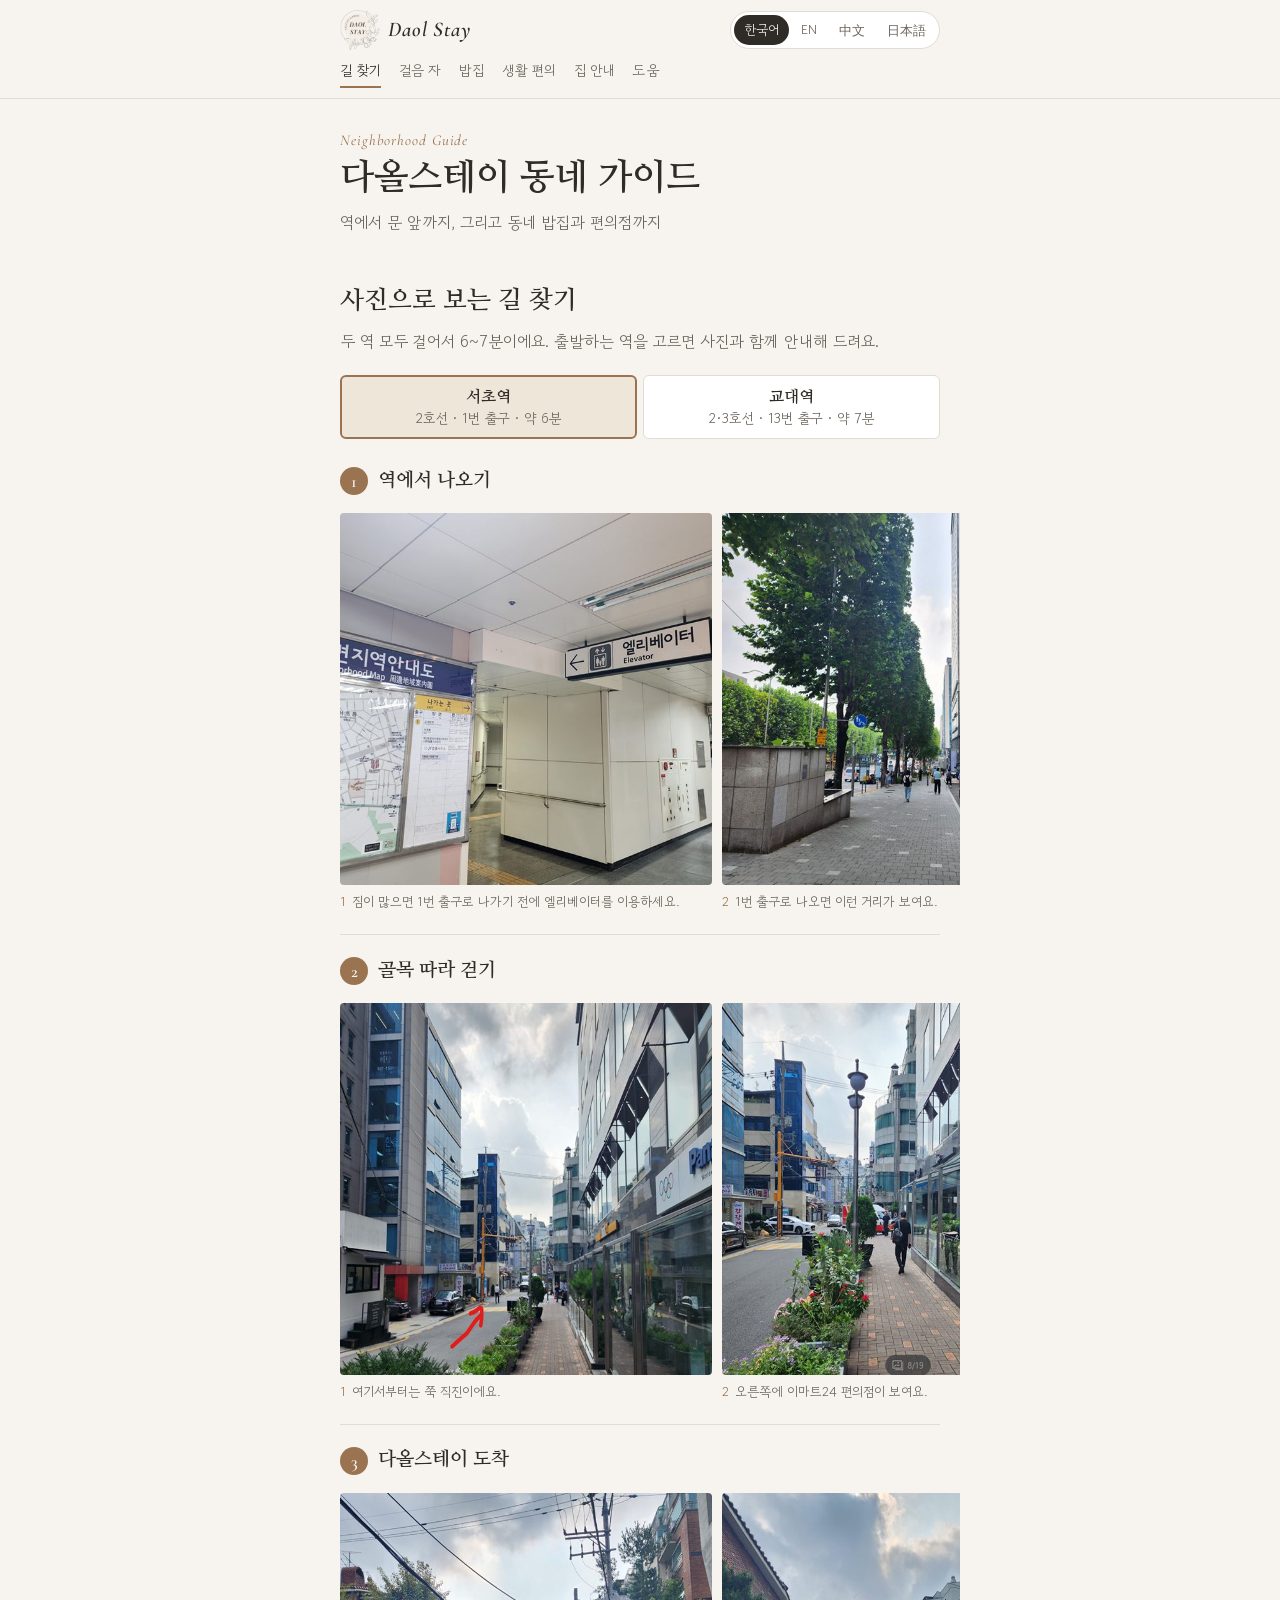
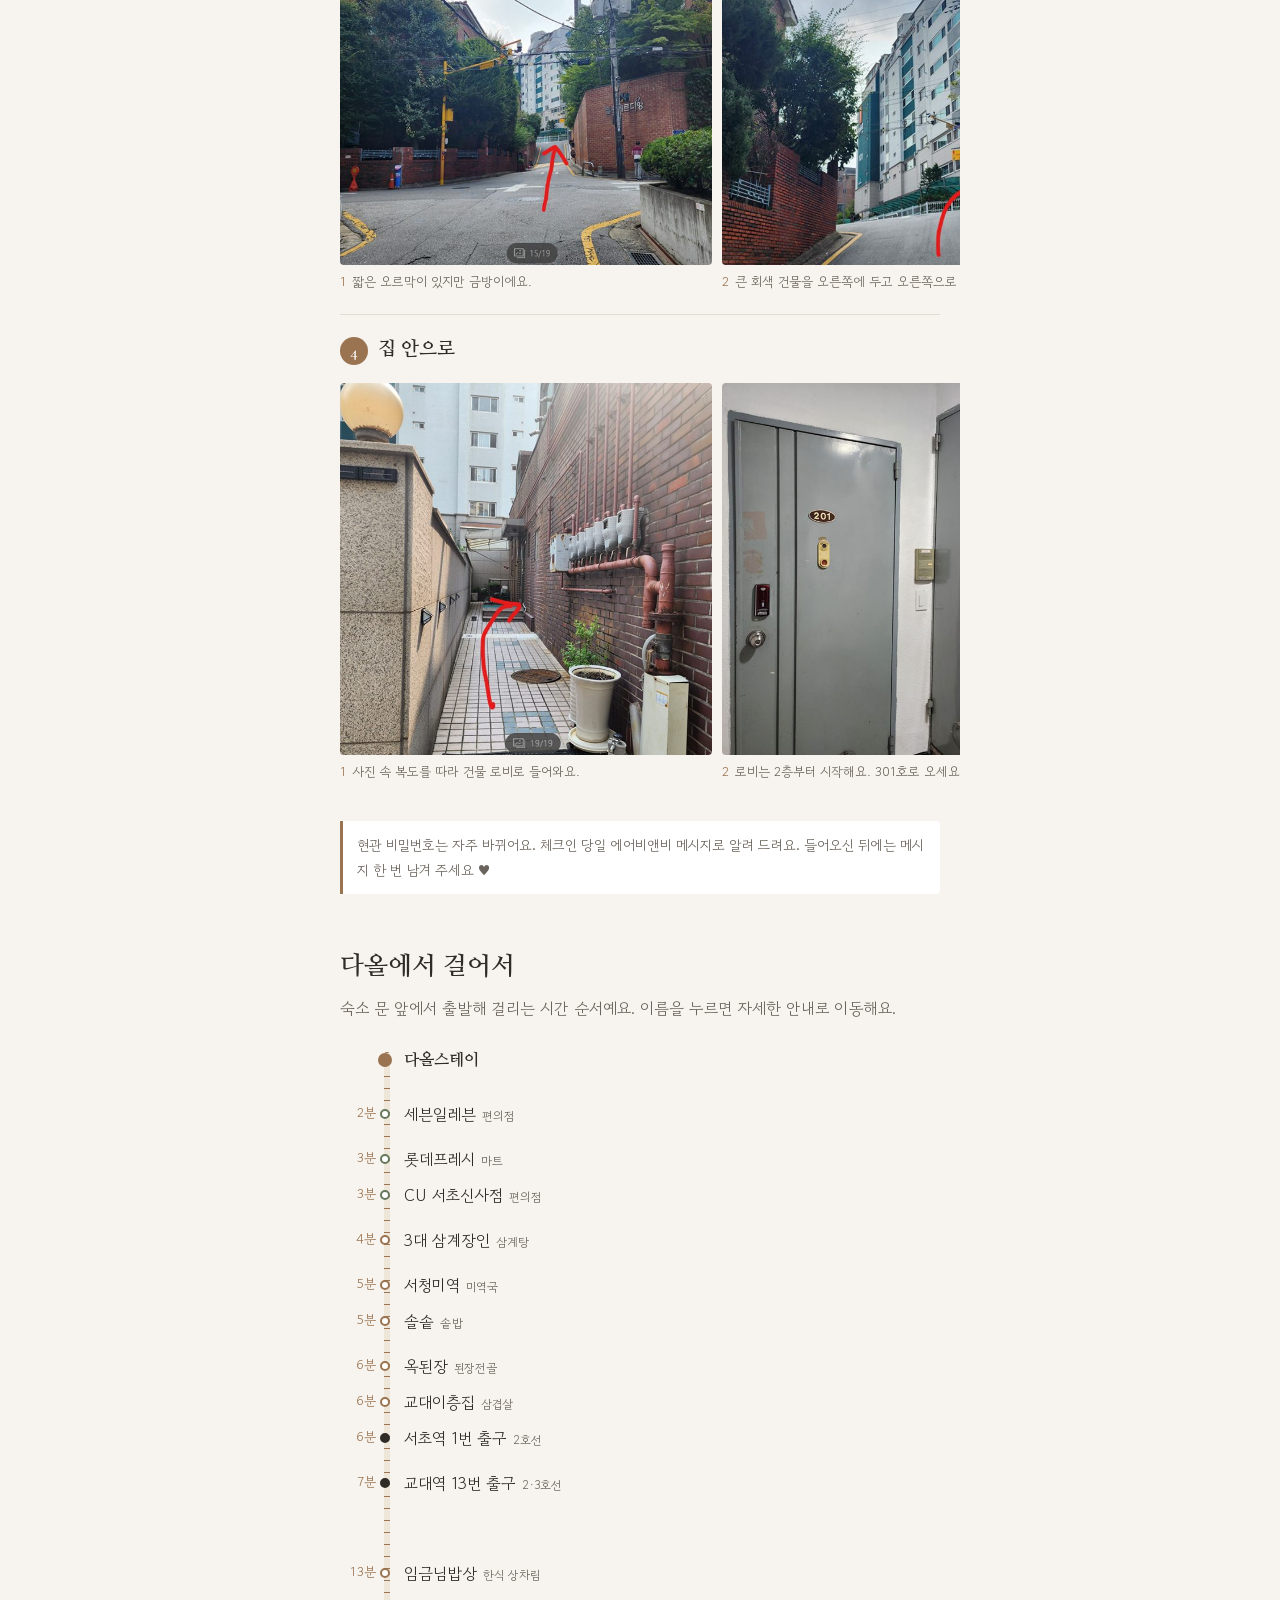
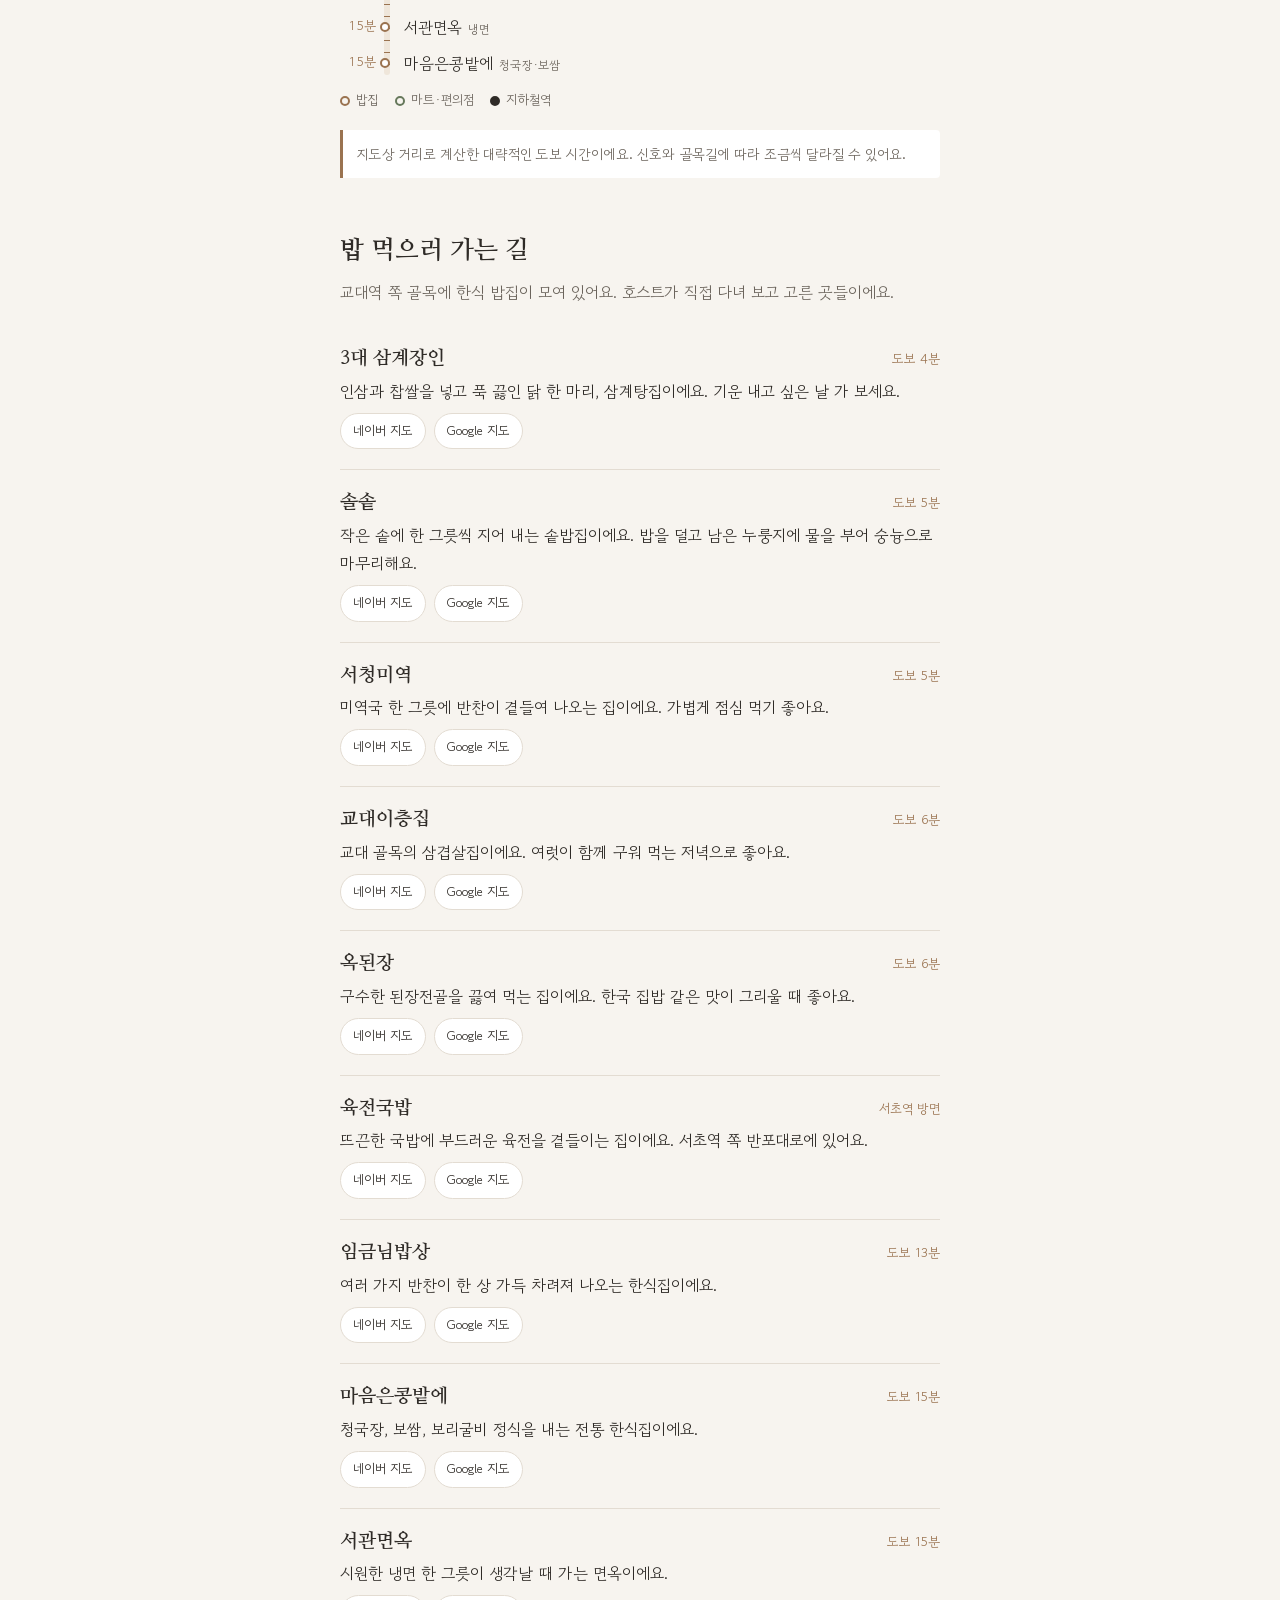
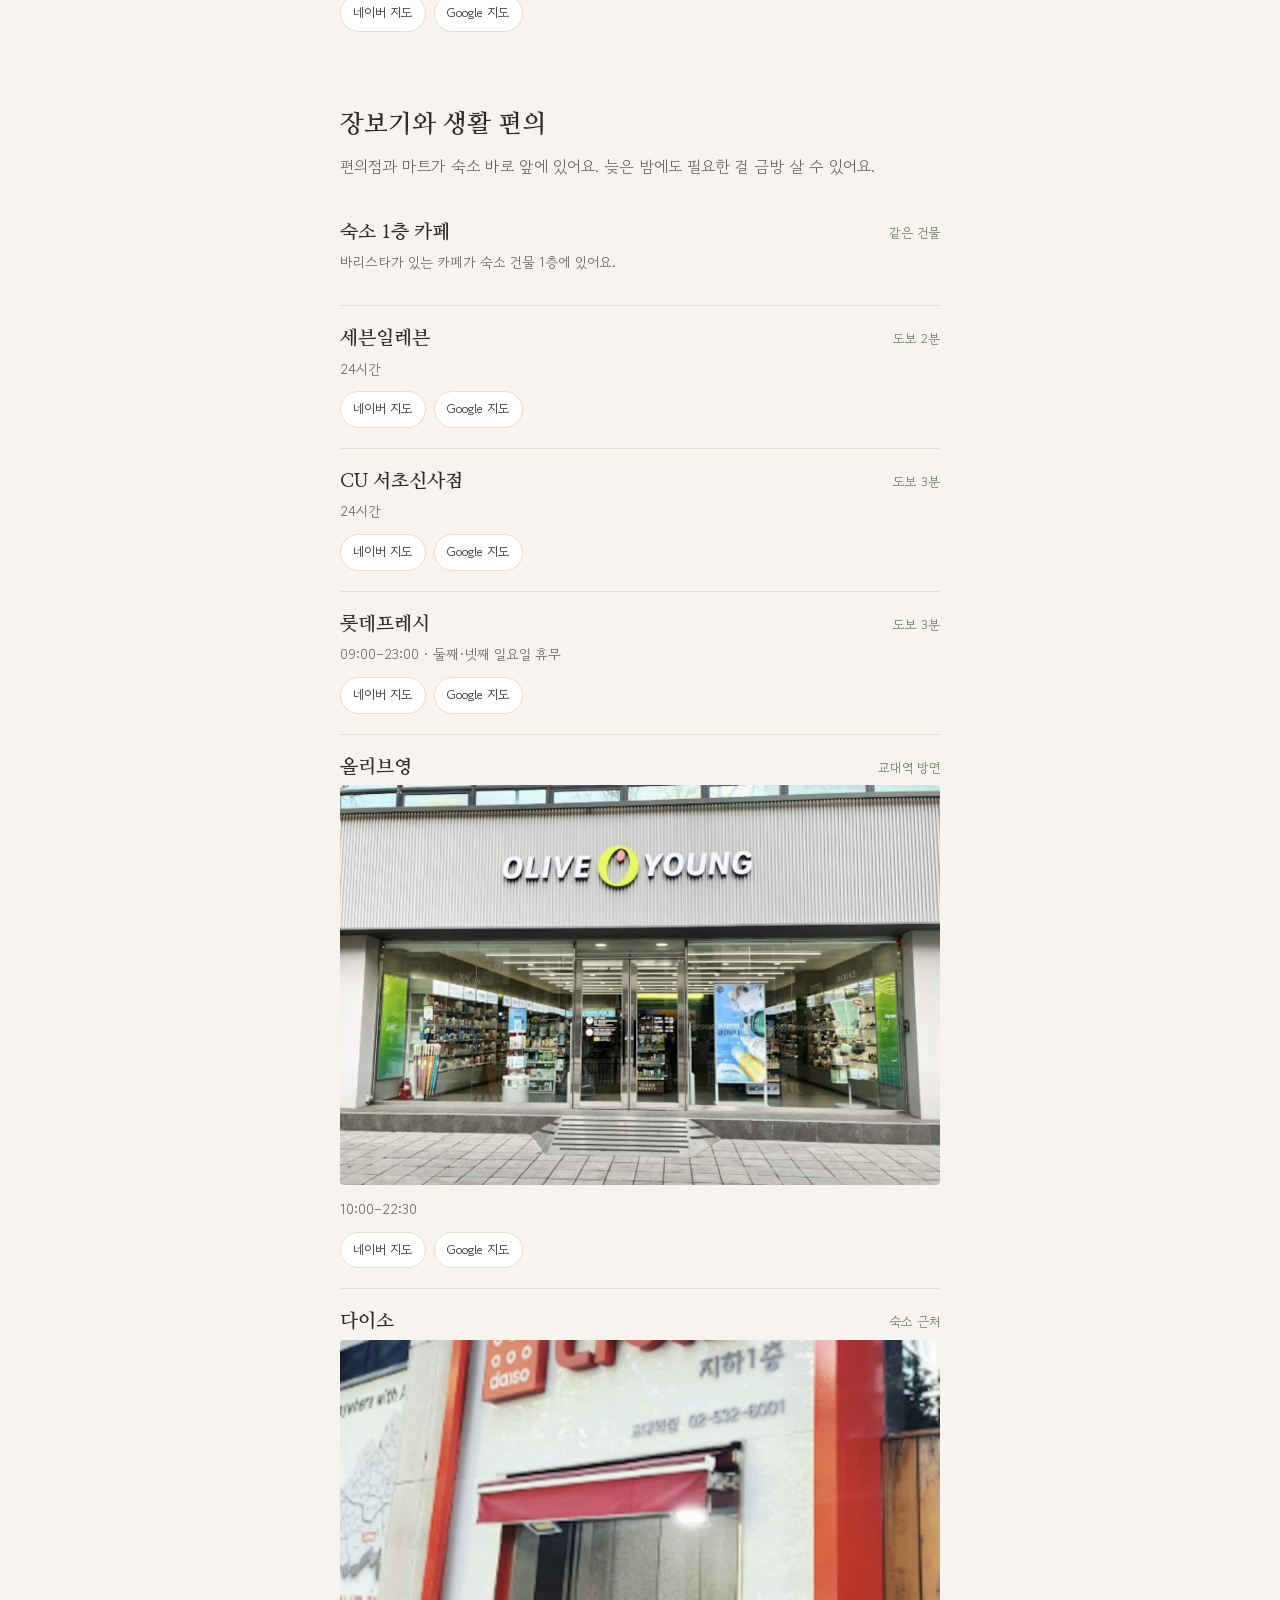
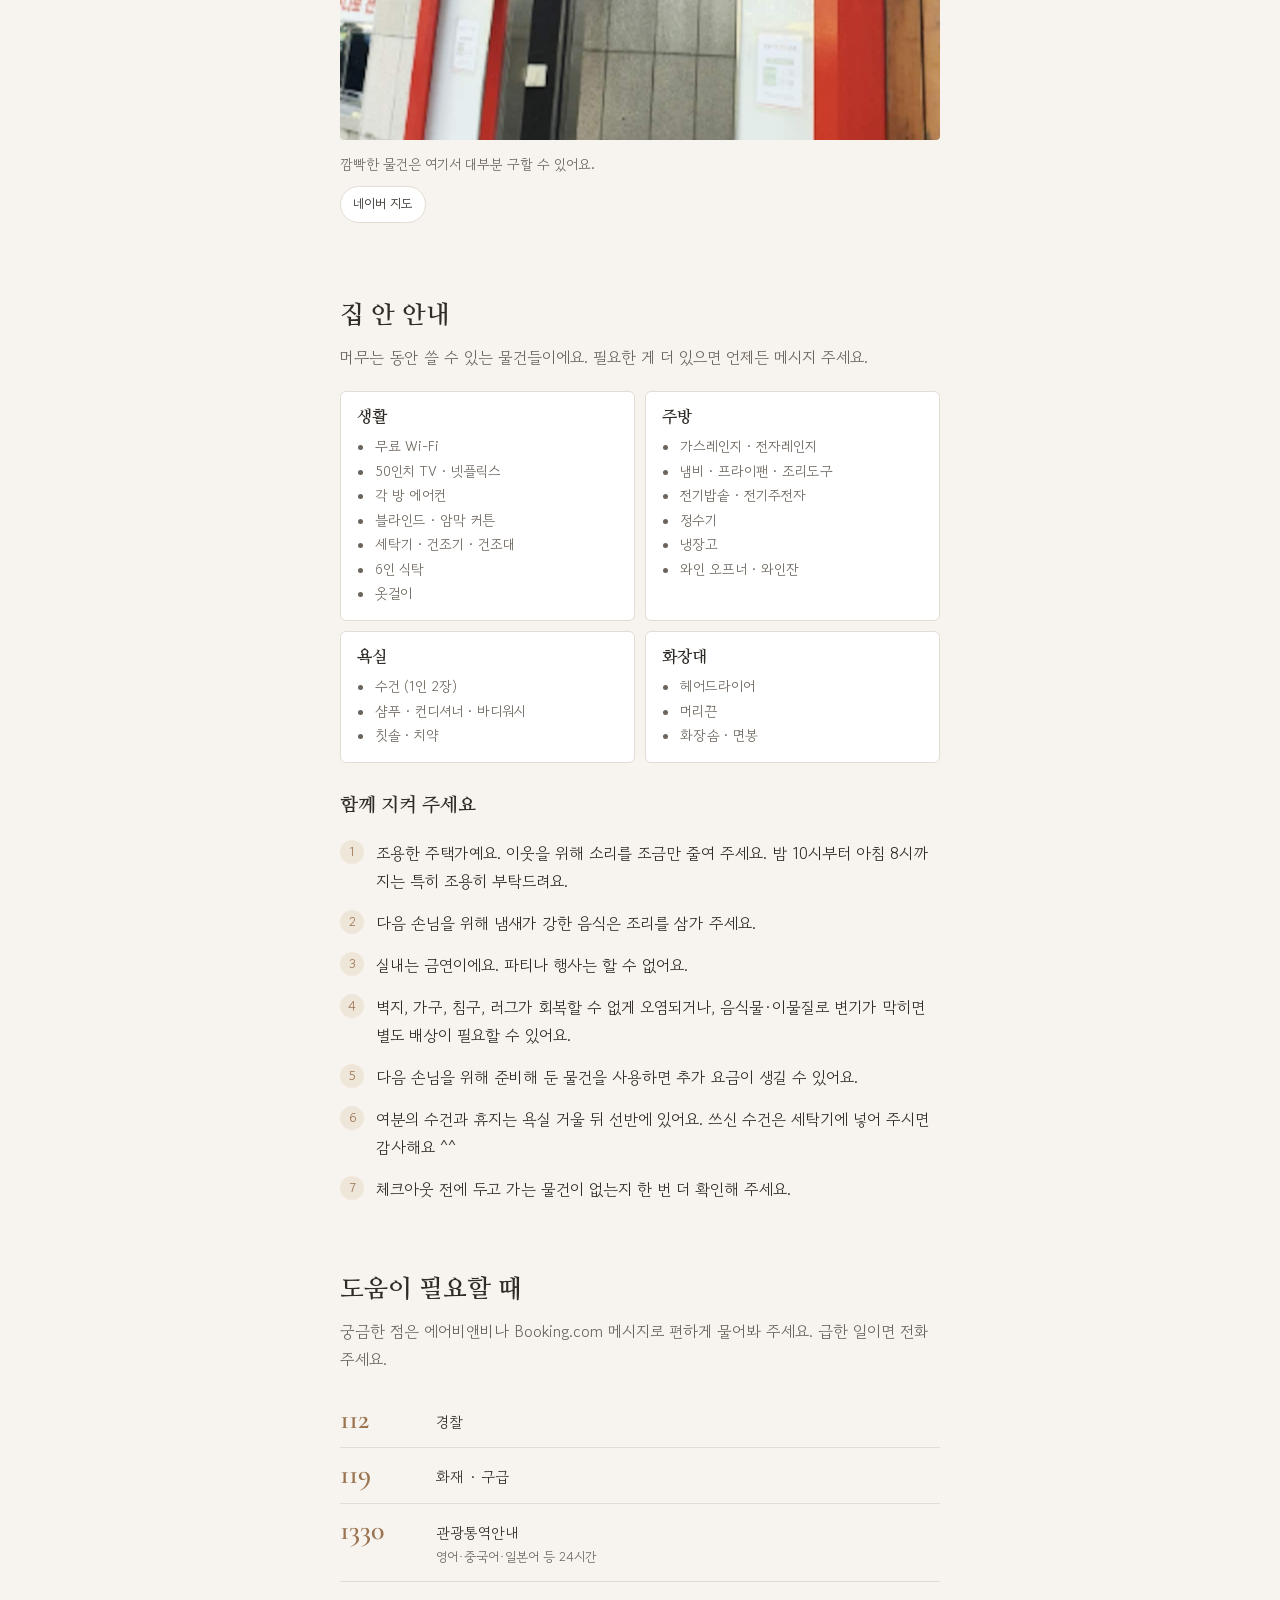
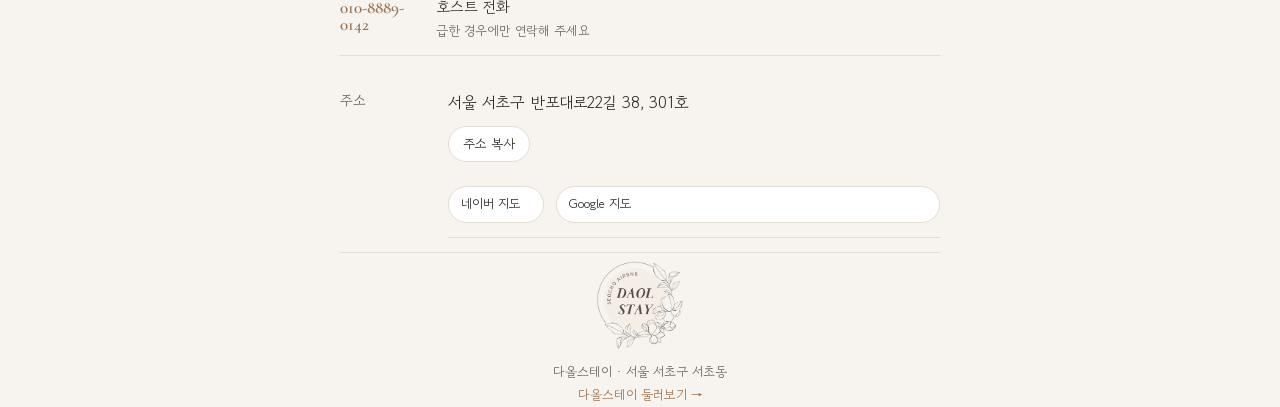
==== commit fcb48495: "Rename guide page to neighborhood guide Move /guide/ to /neighborhood/, retitle it Neighborhood Guid" ====
--- a/guide/index.html
+++ b/guide/index.html
@@ -2,501 +2,13 @@
 <html lang="ko">
 <head>
 <meta charset="utf-8">
-<meta name="viewport" content="width=device-width, initial-scale=1, viewport-fit=cover">
-<title>이용 가이드 · 다올스테이 DAOL STAY</title>
-<meta name="description" content="다올스테이 이용 가이드: 서초역·교대역에서 사진으로 보는 길 안내, 걸어서 가는 밥집과 편의시설, 집 안 안내와 긴급 연락처.">
-<link rel="icon" href="../photos/logo.png">
-<link rel="preconnect" href="https://fonts.googleapis.com">
-<link rel="preconnect" href="https://fonts.gstatic.com" crossorigin>
-<link href="https://fonts.googleapis.com/css2?family=Nanum+Myeongjo:wght@400;700&family=Gowun+Dodum&family=Cormorant+Garamond:ital,wght@1,500;1,600&display=swap" rel="stylesheet">
-<link rel="stylesheet" href="../assets/site.css">
-<style>
-/* intro */
-.intro{padding:28px 0 0}
-.intro h1{font-size:clamp(27px,7vw,36px);line-height:1.3;margin:0 0 6px}
-.intro .sub{color:var(--ink-soft);margin:0}
-
-/* route */
-.tabs{display:flex;gap:6px;margin:4px 0 6px}
-.tabs button{flex:1;border:1px solid var(--line);background:var(--surface);border-radius:6px;padding:10px 8px;cursor:pointer;font-size:14px;line-height:1.4;color:var(--ink-soft)}
-.tabs button b{display:block;font-family:var(--serif);font-size:16px;color:var(--ink)}
-.tabs button[aria-pressed="true"]{border-color:var(--latte);border-width:2px;padding:9px 7px;background:var(--latte-soft)}
-.stage{padding:22px 0 8px;border-bottom:1px solid var(--line)}
-.stage:last-of-type{border-bottom:0}
-.stage-head{display:flex;align-items:center;gap:10px}
-.stage-head i{flex:none;width:28px;height:28px;border-radius:50%;background:var(--latte);color:var(--bg);font-style:normal;font-family:var(--latin);font-size:17px;font-weight:600;display:grid;place-items:center}
-.stage .strip figure{flex-basis:62%}
-.stage .strip img{aspect-ratio:1/1}
-.stage .strip figcaption{display:flex;gap:6px}
-.stage .strip figcaption b{color:var(--latte);font-weight:400}
-.stage ol{margin:6px 0 10px;padding-left:20px}
-.stage li{margin-bottom:4px}
-.stage li::marker{color:var(--latte)}
-
-/* walking ruler */
-.ruler{position:relative;margin:24px 0 8px;padding-left:64px}
-.ruler::before{content:"";position:absolute;left:44px;top:6px;bottom:6px;width:6px;border-radius:3px;
-  background:repeating-linear-gradient(to bottom,var(--latte) 0 1px,transparent 1px 12px),var(--latte-soft)}
-.r-home{position:relative;font-family:var(--serif);font-weight:700;padding:0 0 4px}
-.r-home::before{content:"";position:absolute;left:-26px;top:7px;width:14px;height:14px;border-radius:50%;background:var(--latte)}
-.r-row{position:relative;display:block;text-decoration:none;padding:4px 0}
-.r-row .m{position:absolute;left:-64px;width:36px;text-align:right;font-size:13px;color:var(--latte);top:6px;font-variant-numeric:tabular-nums}
-.r-row::before{content:"";position:absolute;left:-24px;top:13px;width:10px;height:10px;border-radius:50%;background:var(--surface);border:2px solid var(--latte)}
-.r-row.daily::before{border-color:var(--sage)}
-.r-row.stn::before{background:var(--ink);border-color:var(--ink)}
-.r-row .nm{font-size:16px}
-.r-row .kind{font-size:12px;color:var(--ink-soft);margin-left:6px}
-.legend{display:flex;flex-wrap:wrap;gap:6px 16px;font-size:13px;color:var(--ink-soft);margin-top:6px}
-.legend i{display:inline-block;width:10px;height:10px;border-radius:50%;border:2px solid var(--latte);margin-right:6px;vertical-align:-1px}
-.legend i.d{border-color:var(--sage)}
-.legend i.s{background:var(--ink);border-color:var(--ink)}
-
-/* places */
-.place{padding:20px 0;border-bottom:1px solid var(--line);scroll-margin-top:calc(env(safe-area-inset-top,0px) + 120px)}
-.place:last-child{border-bottom:0}
-.place-head{display:flex;align-items:baseline;justify-content:space-between;gap:12px;margin-bottom:4px}
-.walk{flex:none;font-size:13px;color:var(--latte);white-space:nowrap}
-.daily .walk{color:var(--sage)}
-.place .orig{font-size:13px;color:var(--ink-soft);margin:-2px 0 6px}
-.place p{margin:0 0 8px}
-.place .info{font-size:14px;color:var(--ink-soft);margin-bottom:10px}
-.place figure{margin:4px 0 12px}
-.place figure img{width:100%;aspect-ratio:3/2;object-fit:cover;border-radius:4px}
-
-/* house */
-.amen{display:grid;grid-template-columns:1fr 1fr;gap:10px;margin:4px 0 0}
-@media (max-width:420px){.amen{grid-template-columns:1fr}}
-.amen div{background:var(--surface);border:1px solid var(--line);border-radius:6px;padding:14px 16px}
-.amen h3{font-size:16px;margin-bottom:6px}
-.amen ul{margin:0;padding-left:18px;font-size:14px;color:var(--ink-soft)}
-.rules{list-style:none;margin:20px 0 0;padding:0;counter-reset:r}
-.rules li{counter-increment:r;position:relative;padding:0 0 14px 36px}
-.rules li::before{content:counter(r);position:absolute;left:0;top:1px;width:24px;height:24px;border-radius:50%;background:var(--latte-soft);color:var(--latte);font-size:13px;display:grid;place-items:center}
-
-/* help */
-.calls{list-style:none;margin:6px 0 0;padding:0}
-.calls li{display:grid;grid-template-columns:84px 1fr;gap:12px;align-items:baseline;padding:12px 0;border-bottom:1px solid var(--line)}
-.calls a{font-family:var(--latin);font-size:28px;font-weight:600;text-decoration:none;color:var(--latte);line-height:1}
-.calls span{font-size:15px}
-.calls small{display:block;font-size:13px;color:var(--ink-soft)}
-</style>
+<title>동네 가이드 · 다올스테이 DAOL STAY</title>
+<!-- 예전 주소(/guide/)로 들어온 방문자를 /neighborhood/ 로 보냅니다 -->
+<link rel="canonical" href="https://staydaol.com/neighborhood/">
+<meta http-equiv="refresh" content="0; url=../neighborhood/">
+<script>location.replace("../neighborhood/" + location.hash);</script>
 </head>
 <body>
-<header class="top">
-  <div class="wrap">
-    <div class="top-row">
-      <a class="mark" href="../"><img src="../photos/logo.png" alt=""><span>Daol Stay</span></a>
-      <div class="langs" role="group" aria-label="Language">
-        <button data-lang="ko">한국어</button><button data-lang="en">EN</button><button data-lang="zh">中文</button><button data-lang="ja">日本語</button>
-      </div>
-    </div>
-    <nav class="nav" id="nav"></nav>
-  </div>
-</header>
-
-<main class="wrap">
-  <section id="intro" class="intro">
-    <p class="eyebrow">Guest Guide</p>
-    <h1 data-t="gTitle"></h1>
-    <p class="sub" data-t="gSub"></p>
-  </section>
-
-  <section id="route">
-    <h2 data-t="routeTitle"></h2>
-    <p class="lead" data-t="routeLead"></p>
-    <div class="tabs" role="group" id="routeTabs"></div>
-    <div id="stages"></div>
-    <p class="note" data-t="doorNote"></p>
-  </section>
-
-  <section id="walk">
-    <h2 data-t="walkTitle"></h2>
-    <p class="lead" data-t="walkLead"></p>
-    <div class="ruler" id="ruler"></div>
-    <div class="legend"><span><i></i><span data-t="legendEat"></span></span><span><i class="d"></i><span data-t="legendDaily"></span></span><span><i class="s"></i><span data-t="legendStn"></span></span></div>
-    <p class="note" data-t="walkNote"></p>
-  </section>
-
-  <section id="eat">
-    <h2 data-t="eatTitle"></h2>
-    <p class="lead" data-t="eatLead"></p>
-    <div id="eatList"></div>
-  </section>
-
-  <section id="daily">
-    <h2 data-t="dailyTitle"></h2>
-    <p class="lead" data-t="dailyLead"></p>
-    <div class="daily" id="dailyList"></div>
-  </section>
-
-  <section id="home">
-    <h2 data-t="homeTitle"></h2>
-    <p class="lead" data-t="homeLead"></p>
-    <div class="amen" id="amen"></div>
-    <h3 style="margin-top:30px" data-t="rulesTitle"></h3>
-    <ol class="rules" id="rules"></ol>
-  </section>
-
-  <section id="help">
-    <h2 data-t="helpTitle"></h2>
-    <p class="lead" data-t="helpLead"></p>
-    <ul class="calls" id="calls"></ul>
-    <dl class="info-list" style="margin-top:18px">
-      <div><dt data-t="addrLabel"></dt><dd><span data-t="addr"></span><br><button class="copy" id="copyBtn" data-t="copy"></button>
-        <div class="pills" style="margin-top:10px" id="homeMaps"></div></dd></div>
-    </dl>
-  </section>
-</main>
-<footer class="wrap">
-  <img src="../photos/logo.png" alt="">
-  <div data-t="foot"></div>
-  <a href="../" data-t="backHome"></a>
-</footer>
-<div class="toast" id="toast" role="status" aria-live="polite"></div>
-
-<script>
-const HOME = {lat:37.4897533, lng:127.0109276, q:"서울 서초구 반포대로22길 38"};
-const HOST_TEL = "+821088890142", HOST_TEL_LABEL = "010-8889-0142";
-
-const UI = {
- ko:{nav:["길 찾기","걸음 자","밥집","생활 편의","집 안내","도움"],
-  gTitle:"다올스테이 이용 가이드",gSub:"역에서 문 앞까지, 그리고 동네 밥집과 편의점까지",backHome:"다올스테이 둘러보기 →",
-  routeTitle:"사진으로 보는 길 찾기",routeLead:"두 역 모두 걸어서 6~7분이에요. 출발하는 역을 고르면 사진과 함께 안내해 드려요.",
-  tabSeocho:["서초역","2호선 · 1번 출구 · 약 6분"],tabKyodae:["교대역","2·3호선 · 13번 출구 · 약 7분"],
-  stageTitles:["역에서 나오기","골목 따라 걷기","다올스테이 도착","집 안으로"],step:"사진",
-  doorNote:"현관 비밀번호는 자주 바뀌어요. 체크인 당일 에어비앤비 메시지로 알려 드려요. 들어오신 뒤에는 메시지 한 번 남겨 주세요 ♥",
-  walkTitle:"다올에서 걸어서",walkLead:"숙소 문 앞에서 출발해 걸리는 시간 순서예요. 이름을 누르면 자세한 안내로 이동해요.",
-  home:"다올스테이",legendEat:"밥집",legendDaily:"마트·편의점",legendStn:"지하철역",
-  walkNote:"지도상 거리로 계산한 대략적인 도보 시간이에요. 신호와 골목길에 따라 조금씩 달라질 수 있어요.",
-  eatTitle:"밥 먹으러 가는 길",eatLead:"교대역 쪽 골목에 한식 밥집이 모여 있어요. 호스트가 직접 다녀 보고 고른 곳들이에요.",
-  dailyTitle:"장보기와 생활 편의",dailyLead:"편의점과 마트가 숙소 바로 앞에 있어요. 늦은 밤에도 필요한 걸 금방 살 수 있어요.",
-  homeTitle:"집 안 안내",homeLead:"머무는 동안 쓸 수 있는 물건들이에요. 필요한 게 더 있으면 언제든 메시지 주세요.",
-  rulesTitle:"함께 지켜 주세요",
-  helpTitle:"도움이 필요할 때",helpLead:"궁금한 점은 에어비앤비나 Booking.com 메시지로 편하게 물어봐 주세요. 급한 일이면 전화 주세요.",
-  hostCall:"호스트 전화",hostNote:"급한 경우에만 연락해 주세요",
-  addrLabel:"주소",addr:"서울 서초구 반포대로22길 38, 301호",copy:"주소 복사",copied:"주소를 복사했어요",
-  naver:"네이버 지도",google:"Google 지도",min:n=>`도보 ${n}분`,minShort:n=>`${n}분`,
-  foot:"다올스테이 · 서울 서초구 서초동"},
- en:{nav:["Directions","Walk times","Eat","Daily needs","The house","Help"],
-  gTitle:"DAOL STAY Guest Guide",gSub:"From the station to our door, plus restaurants and shops nearby",backHome:"About Daol Stay →",
-  routeTitle:"Directions with photos",routeLead:"Both stations are a 6–7 minute walk. Pick the one you’re coming from for photo-by-photo directions.",
-  tabSeocho:["Seocho Stn","Line 2 · Exit 1 · ~6 min"],tabKyodae:["Gyodae Stn","Line 2, 3 · Exit 13 · ~7 min"],
-  stageTitles:["Leaving the station","Walking the street","Arriving at Daol Stay","Getting inside"],step:"Photo",
-  doorNote:"We change the door code often, so we’ll send it by Airbnb message on your check-in day. Please drop us a message once you’re in ♥",
-  walkTitle:"Walking from Daol",walkLead:"Ordered by walking time from our door. Tap a name for details.",
-  home:"Daol Stay",legendEat:"Food",legendDaily:"Groceries & stores",legendStn:"Subway",
-  walkNote:"Approximate times based on map distance. Crossings and alleys may add a few minutes.",
-  eatTitle:"Where to eat",eatLead:"Korean restaurants cluster in the lanes toward Gyodae Station. These are places our host has tried and likes.",
-  dailyTitle:"Groceries & daily needs",dailyLead:"A convenience store and grocery are right outside, so late-night needs are easy.",
-  homeTitle:"In the house",homeLead:"Things you can use during your stay. If you need anything else, just send us a message.",
-  rulesTitle:"House rules",
-  helpTitle:"If you need help",helpLead:"For questions, message us any time on Airbnb or Booking.com. Call if it’s urgent.",
-  hostCall:"Call the host",hostNote:"Urgent matters only, please",
-  addrLabel:"Address",addr:"#301, 38 Banpo-daero 22-gil, Seocho-gu, Seoul",copy:"Copy address",copied:"Address copied",
-  naver:"Naver Map",google:"Google Maps",min:n=>`${n} min walk`,minShort:n=>`${n} min`,
-  foot:"DAOL STAY · Seocho-dong, Seocho-gu, Seoul"},
- zh:{nav:["路线","步行时间","美食","生活便利","房屋指南","求助"],
-  gTitle:"DAOL STAY 入住指南",gSub:"从地铁站到家门口，还有附近的餐厅和便利店",backHome:"了解Daol Stay →",
-  routeTitle:"图文路线指南",routeLead:"两个地铁站都只需步行6~7分钟。选择出发的车站，即可查看图文路线。",
-  tabSeocho:["瑞草站","2号线 · 1号出口 · 约6分钟"],tabKyodae:["教大站","2·3号线 · 13号出口 · 约7分钟"],
-  stageTitles:["走出车站","沿街步行","到达Daol Stay","进入房屋"],step:"照片",
-  doorNote:"大门密码会经常更换，我们会在入住当天通过爱彼迎消息告知。进门后请给我们留言 ♥",
-  walkTitle:"从Daol步行",walkLead:"按从门口出发的步行时间排列。点击名称查看详情。",
-  home:"Daol Stay",legendEat:"餐厅",legendDaily:"超市・便利店",legendStn:"地铁站",
-  walkNote:"根据地图距离估算的步行时间，红绿灯和小巷可能会多花几分钟。",
-  eatTitle:"去吃饭吧",eatLead:"往教大站方向的小巷里聚集着韩餐馆，都是房东亲自吃过并推荐的。",
-  dailyTitle:"购物与生活便利",dailyLead:"便利店和超市就在门口，深夜也能买到需要的东西。",
-  homeTitle:"房屋指南",homeLead:"入住期间可以使用的物品。如需其他物品，随时给我们发消息。",
-  rulesTitle:"入住守则",
-  helpTitle:"需要帮助时",helpLead:"有任何问题，请通过爱彼迎或Booking.com消息联系我们。紧急情况请致电。",
-  hostCall:"房东电话",hostNote:"仅限紧急情况",
-  addrLabel:"地址",addr:"首尔市瑞草区 Banpo-daero 22-gil 38，301号",copy:"复制地址",copied:"地址已复制",
-  naver:"Naver 地图",google:"Google 地图",min:n=>`步行约${n}分钟`,minShort:n=>`${n}分`,
-  foot:"DAOL STAY · 首尔瑞草区瑞草洞"},
- ja:{nav:["道案内","徒歩時間","ごはん","生活の便利","家のご案内","困ったとき"],
-  gTitle:"ダオルステイ ご利用ガイド",gSub:"駅から玄関まで、そして近くのごはん屋さんとお店まで",backHome:"ダオルステイについて →",
-  routeTitle:"写真で見る道案内",routeLead:"どちらの駅からも徒歩6〜7分。出発する駅を選ぶと、写真付きでご案内します。",
-  tabSeocho:["瑞草駅","2号線 · 1番出口 · 約6分"],tabKyodae:["教大駅","2・3号線 · 13番出口 · 約7分"],
-  stageTitles:["駅を出る","通りを歩く","ダオルステイに到着","家の中へ"],step:"写真",
-  doorNote:"玄関の暗証番号はよく変わります。チェックイン当日にAirbnbのメッセージでお知らせします。中に入ったらひと言メッセージをくださいね ♥",
-  walkTitle:"ダオルから歩いて",walkLead:"玄関からの徒歩時間順です。名前をタップすると詳しい案内へ移動します。",
-  home:"ダオルステイ",legendEat:"ごはん",legendDaily:"スーパー・コンビニ",legendStn:"地下鉄駅",
-  walkNote:"地図上の距離から計算したおおよその時間です。信号や路地によって数分変わることがあります。",
-  eatTitle:"ごはんを食べに",eatLead:"教大駅に向かう路地に韓国料理の店が集まっています。ホストが実際に通って選んだお店です。",
-  dailyTitle:"買い物と生活の便利",dailyLead:"コンビニとスーパーがすぐ前にあるので、夜遅くでも必要なものがすぐ手に入ります。",
-  homeTitle:"家のご案内",homeLead:"滞在中にお使いいただけるものです。ほかに必要なものがあれば、いつでもメッセージをください。",
-  rulesTitle:"お守りいただきたいこと",
-  helpTitle:"困ったときは",helpLead:"ご質問はAirbnbやBooking.comのメッセージでお気軽にどうぞ。急ぎの場合はお電話ください。",
-  hostCall:"ホストに電話",hostNote:"緊急の場合のみお願いします",
-  addrLabel:"住所",addr:"ソウル市瑞草区 Banpo-daero 22-gil 38, 301号",copy:"住所をコピー",copied:"住所をコピーしました",
-  naver:"Naver Map",google:"Google マップ",min:n=>`徒歩約${n}分`,minShort:n=>`${n}分`,
-  foot:"DAOL STAY · ソウル瑞草区瑞草洞"}
-};
-
-/* 길 안내 사진: photos/route_*.jpg (노션 가이드에서 가져옴) */
-const STAGE_IN = {photos:["seocho_10","seocho_11"],
- steps:{ko:["사진 속 복도를 따라 건물 로비로 들어와요.","로비는 2층부터 시작해요. 301호로 오세요.","현관 비밀번호는 에어비앤비 메시지를 확인해 주세요."],
-  en:["Follow the corridor in the photo to the building lobby.","The lobby starts on the 2nd floor. Come up to Room 301.","Check your Airbnb messages for the door code."],
-  zh:["沿照片中的走廊进入大楼大厅。","大厅从2层开始，请到301号。","大门密码请查看爱彼迎消息。"],
-  ja:["写真の通路に沿って建物のロビーへ。","ロビーは2階からです。301号室へどうぞ。","玄関の暗証番号はAirbnbのメッセージをご確認ください。"]}};
-
-const ROUTES = {
- seocho:[
-  {photos:["seocho_01","seocho_02","seocho_03"],
-   steps:{ko:["짐이 많으면 1번 출구로 나가기 전에 엘리베이터를 이용하세요.","1번 출구로 나오면 이런 거리가 보여요.","투썸플레이스 카페가 보이면 오른쪽으로 돌아요."],
-    en:["With lots of luggage, take the elevator before leaving through Exit 1.","Out of Exit 1, you’ll see this street.","Turn right at the A Twosome Place café."],
-    zh:["行李较多时，请在从1号出口出站前乘坐电梯。","从1号出口出来会看到这条街。","看到A Twosome Place咖啡馆后右转。"],
-    ja:["荷物が多いときは、1番出口を出る前にエレベーターを使ってください。","1番出口を出ると、この通りが見えます。","トゥーサムプレイスのカフェが見えたら右へ。"]}},
-  {photos:["seocho_04","seocho_05","seocho_06"],
-   steps:{ko:["여기서부터는 쭉 직진이에요.","오른쪽에 이마트24 편의점이 보여요.","왼쪽에 롯데마트가 보여요. 먹을거리를 사 가기 좋아요."],
-    en:["From here, just go straight.","You’ll pass an emart24 convenience store on your right.","Then Lotte Mart on your left, a good place to pick up food."],
-    zh:["从这里开始一直直走。","右边会看到emart24便利店。","左边是乐天超市，可以顺便买些吃的。"],
-    ja:["ここからはまっすぐ進みます。","右手にemart24のコンビニが見えます。","左手にロッテマート。食べ物を買っていくのにぴったりです。"]}},
-  {photos:["seocho_07","seocho_08","seocho_09"],
-   steps:{ko:["짧은 오르막이 있지만 금방이에요.","큰 회색 건물을 오른쪽에 두고 오른쪽으로 돌아요.","빨간 별이 그려진 건물이 다올스테이예요. 어서 오세요!"],
-    en:["There’s a short uphill, but it’s not long.","Turn right, keeping the large gray building on your right.","The building marked with the red star is Daol Stay. Welcome!"],
-    zh:["有一小段上坡，很快就到。","让灰色大楼在你右侧，然后右转。","画着红星的建筑就是Daol Stay，欢迎！"],
-    ja:["少し上り坂がありますが、すぐです。","大きなグレーの建物を右手に見ながら右へ曲がります。","赤い星印の建物がダオルステイ。ようこそ！"]}},
-  STAGE_IN
- ],
- kyodae:[
-  {photos:["kyodae_01","kyodae_02","kyodae_03"],
-   steps:{ko:["짐이 많으면 13번 출구 쪽 엘리베이터를 이용하세요.","엘리베이터를 타고 지상으로 올라와요.","사진 속 빨간 화살표를 따라 직진해요."],
-    en:["With lots of luggage, use the elevator by Exit 13.","Take the elevator up to street level.","Go straight, following the red arrow in the photo."],
-    zh:["行李较多时，请使用13号出口附近的电梯。","乘电梯到地面。","按照片中的红色箭头直走。"],
-    ja:["荷物が多いときは13番出口側のエレベーターを。","エレベーターで地上へ。","写真の赤い矢印に沿ってまっすぐ進みます。"]}},
-  {photos:["kyodae_04","kyodae_05","kyodae_06","kyodae_07","kyodae_08","kyodae_09"],
-   steps:{ko:["여기서부터는 쭉 직진이에요.","왼쪽에 초등학교 담장을 두고 계속 걸어요.","계속 앞으로 걸어요.","오른쪽 횡단보도로 길을 건너요 (올리브영 방향).","길을 따라가면 왼쪽에 CU 편의점이 있어요.","왼쪽에 예쁜 꽃집이 보여요."],
-    en:["From here, just go straight.","Keep walking with the elementary school wall on your left.","Keep going.","Cross at the crosswalk on the right (toward Olive Young).","Follow the road; there’s a CU convenience store on your left.","You’ll see a lovely flower shop on your left."],
-    zh:["从这里开始一直直走。","让小学围墙在你左侧，继续走。","继续向前。","从右边的人行横道过马路（Olive Young方向）。","沿路走，左边有CU便利店。","左边会看到一家漂亮的花店。"],
-    ja:["ここからはまっすぐ進みます。","左手に小学校の塀を見ながら歩きます。","そのまま進みます。","右側の横断歩道を渡ります（オリーブヤング方面）。","道なりに進むと左手にCUのコンビニ。","左手にかわいい花屋さんが見えます。"]}},
-  {photos:["kyodae_10","kyodae_11","kyodae_12"],
-   steps:{ko:["아파트가 보이는 삼거리에서 오른쪽으로 돌아요.","큰 회색 건물을 보며 왼쪽으로 돌아요.","빨간 별이 그려진 건물이 다올스테이예요. 어서 오세요!"],
-    en:["Turn right at the three-way junction by the apartments.","Turn left, facing the large gray building.","The building marked with the red star is Daol Stay. Welcome!"],
-    zh:["在能看到公寓的三岔路口右转。","看着灰色大楼左转。","画着红星的建筑就是Daol Stay，欢迎！"],
-    ja:["マンションが見える三叉路で右へ。","大きなグレーの建物を見ながら左へ。","赤い星印の建物がダオルステイ。ようこそ！"]}},
-  {photos:["kyodae_13","kyodae_14"],steps:STAGE_IN.steps}
- ]
-};
-
-const STATIONS = [
- {id:"route",min:6,type:"stn",name:{ko:"서초역 1번 출구",en:"Seocho Stn Exit 1",zh:"瑞草站1号出口",ja:"瑞草駅1番出口"},kind:{ko:"2호선",en:"Line 2",zh:"2号线",ja:"2号線"}},
- {id:"route",min:7,type:"stn",name:{ko:"교대역 13번 출구",en:"Gyodae Stn Exit 13",zh:"教大站13号出口",ja:"教大駅13番出口"},kind:{ko:"2·3호선",en:"Line 2, 3",zh:"2·3号线",ja:"2・3号線"}}
-];
-
-const EAT = [
- {id:"samgye",min:4,map:"https://maps.app.goo.gl/MesrbhYMAvcr66wB9",q:"3대 삼계장인 교대",
-  name:{ko:"3대 삼계장인",en:"3dae Samgye Jangin",zh:"三代参鸡匠人",ja:"3代参鶏匠人"},
-  kind:{ko:"삼계탕",en:"Ginseng chicken soup",zh:"参鸡汤",ja:"参鶏湯"},
-  desc:{ko:"인삼과 찹쌀을 넣고 푹 끓인 닭 한 마리, 삼계탕집이에요. 기운 내고 싶은 날 가 보세요.",en:"A whole young chicken simmered with ginseng and sticky rice. Good for a day when you need your energy back.",zh:"整只童子鸡加人参和糯米慢炖的参鸡汤店，想补充体力时来这里吧。",ja:"高麗人参ともち米を入れて煮込んだ参鶏湯の店。元気を出したい日にどうぞ。"}},
- {id:"solsot",min:5,map:"https://maps.app.goo.gl/jW83EFhCJc5R1sat7",q:"솔솥 교대역점",
-  name:{ko:"솔솥",en:"Solsot",zh:"Solsot",ja:"ソルソッ"},
-  kind:{ko:"솥밥",en:"Pot rice",zh:"石锅饭",ja:"釜飯"},
-  desc:{ko:"작은 솥에 한 그릇씩 지어 내는 솥밥집이에요. 밥을 덜고 남은 누룽지에 물을 부어 숭늉으로 마무리해요.",en:"Rice cooked to order in individual pots. Scoop it out, then pour water over the crust left behind for a toasty finish.",zh:"每份都用小锅现煮的石锅饭。盛出米饭后，在锅巴上倒入热水做成锅巴汤收尾。",ja:"小さな釜で一人分ずつ炊く釜飯の店。ご飯をよそったら、残ったおこげにお湯を注いで締めます。"}},
- {id:"seocheong",min:5,map:"https://www.google.com/maps/search/?api=1&query=37.4897923,127.0079951",q:"서청미역",
-  name:{ko:"서청미역",en:"Seocheong Miyeok",zh:"瑞青海带汤",ja:"ソチョンミヨク"},
-  kind:{ko:"미역국",en:"Seaweed soup",zh:"海带汤",ja:"わかめスープ"},
-  desc:{ko:"미역국 한 그릇에 반찬이 곁들여 나오는 집이에요. 가볍게 점심 먹기 좋아요.",en:"Bowls of Korean seaweed soup with side dishes. A light, comforting lunch.",zh:"一碗海带汤配小菜，适合简单吃个午饭。",ja:"わかめスープにおかずが付く店。軽めのお昼にぴったりです。"}},
- {id:"ichung",min:6,map:"https://maps.app.goo.gl/pmWxkd9foDMJZrsc9",q:"교대이층집 교대본점",
-  name:{ko:"교대이층집",en:"Gyodae Ichungjip",zh:"教大二层家",ja:"教大イチュンジプ"},
-  kind:{ko:"삼겹살",en:"Pork belly BBQ",zh:"烤五花肉",ja:"サムギョプサル"},
-  desc:{ko:"교대 골목의 삼겹살집이에요. 여럿이 함께 구워 먹는 저녁으로 좋아요.",en:"A pork-belly barbecue spot in the Gyodae lanes. Great for a group dinner at the grill.",zh:"教大小巷里的烤五花肉店，适合多人一起烤肉吃晚饭。",ja:"教大の路地にあるサムギョプサルの店。みんなで焼いて囲む夕食に。"}},
- {id:"okdoen",min:6,map:"https://maps.app.goo.gl/B2ys97P9bVTEyB4X6",q:"옥된장 교대점",
-  name:{ko:"옥된장",en:"Okdoenjang",zh:"玉大酱",ja:"オクテンジャン"},
-  kind:{ko:"된장전골",en:"Soybean paste hot pot",zh:"大酱火锅",ja:"テンジャン鍋"},
-  desc:{ko:"구수한 된장전골을 끓여 먹는 집이에요. 한국 집밥 같은 맛이 그리울 때 좋아요.",en:"Hearty hot pot built on doenjang, Korean soybean paste. Tastes like home cooking.",zh:"以韩式大酱熬煮的火锅，像家常饭一样温暖。",ja:"香ばしいテンジャン（韓国味噌）の鍋。韓国の家庭の味が恋しいときに。"}},
- {id:"yukjeon",min:null,map:"https://maps.app.goo.gl/YQwqWLHJWxmbHU4Q8",q:"육전국밥 서초역점",
-  name:{ko:"육전국밥",en:"Yukjeon Gukbap",zh:"肉煎汤饭",ja:"ユクジョンクッパ"},
-  kind:{ko:"국밥",en:"Rice soup",zh:"汤饭",ja:"クッパ"},area:{ko:"서초역 방면",en:"Toward Seocho Stn",zh:"瑞草站方向",ja:"瑞草駅方面"},
-  desc:{ko:"뜨끈한 국밥에 부드러운 육전을 곁들이는 집이에요. 서초역 쪽 반포대로에 있어요.",en:"Hot rice soup with tender pan-fried beef. On Banpo-daero toward Seocho Station.",zh:"热汤饭配嫩煎牛肉片，位于瑞草站方向的盘浦大路上。",ja:"熱々のクッパにやわらかい牛肉のチヂミを添えて。瑞草駅方面の盤浦大路沿いです。"}},
- {id:"imgeum",min:13,map:"https://maps.app.goo.gl/EhZ2MKV3FoHQEk927",q:"임금님밥상 교대",
-  name:{ko:"임금님밥상",en:"Imgeumnim Bapsang",zh:"国王饭桌",ja:"イムグムニムパプサン"},
-  kind:{ko:"한식 상차림",en:"Korean set meal",zh:"韩式套餐",ja:"韓定食"},
-  desc:{ko:"여러 가지 반찬이 한 상 가득 차려져 나오는 한식집이에요.",en:"A Korean set meal with a table full of side dishes.",zh:"满满一桌小菜的韩式套餐。",ja:"たくさんのおかずがずらりと並ぶ韓国料理の店。"}},
- {id:"kongbat",min:15,map:"https://maps.app.goo.gl/K3ujcRYniLXeCxtu5",q:"마음은콩밭에 교대",
-  name:{ko:"마음은콩밭에",en:"Heart for Bean Field",zh:"心在豆田",ja:"マウムンコンバテ"},
-  kind:{ko:"청국장·보쌈",en:"Cheonggukjang & bossam",zh:"清麴酱・菜包肉",ja:"チョングッチャン・ポッサム"},
-  desc:{ko:"청국장, 보쌈, 보리굴비 정식을 내는 전통 한식집이에요.",en:"Traditional Korean food: fermented soybean stew, boiled pork wraps and dried yellow croaker set meals.",zh:"供应清麴酱、菜包肉和大麦黄鱼套餐的传统韩餐馆。",ja:"チョングッチャン、ポッサム、麦クルビ定食のある伝統的な韓国料理店。"}},
- {id:"seogwan",min:15,map:"https://maps.app.goo.gl/Xqt8PTU8zJjns62T9",q:"서관면옥",
-  name:{ko:"서관면옥",en:"Seogwan Myeonok",zh:"西馆面屋",ja:"西館麺屋"},
-  kind:{ko:"냉면",en:"Cold noodles",zh:"冷面",ja:"冷麺"},
-  desc:{ko:"시원한 냉면 한 그릇이 생각날 때 가는 면옥이에요.",en:"A noodle house for when you’re craving a cool bowl of naengmyeon.",zh:"想吃一碗清凉冷面时去的面馆。",ja:"冷たい冷麺が食べたくなったら行きたい麺屋。"}}
-];
-
-const DAILY = [
- {id:"cafe",min:0,q:"",img:null,
-  name:{ko:"숙소 1층 카페",en:"Café downstairs",zh:"楼下咖啡馆",ja:"1階のカフェ"},
-  kind:{ko:"카페",en:"Café",zh:"咖啡馆",ja:"カフェ"},area:{ko:"같은 건물",en:"Same building",zh:"同一栋楼",ja:"同じ建物"},
-  info:{ko:"바리스타가 있는 카페가 숙소 건물 1층에 있어요.",en:"A barista café on the ground floor of our building.",zh:"建筑1层有一家咖啡馆。",ja:"建物の1階にバリスタのいるカフェがあります。"}},
- {id:"seven",min:2,q:"세븐일레븐 서초",map:"https://www.google.com/maps/search/?api=1&query=37.4893628,127.0113009",
-  name:{ko:"세븐일레븐",en:"7-Eleven",zh:"7-Eleven",ja:"セブンイレブン"},kind:{ko:"편의점",en:"Convenience store",zh:"便利店",ja:"コンビニ"},
-  info:{ko:"24시간",en:"Open 24 hours",zh:"24小时营业",ja:"24時間営業"}},
- {id:"cu",min:3,q:"CU 서초신사점",map:"https://maps.app.goo.gl/XHrhFj9gabHF8hzcA",
-  name:{ko:"CU 서초신사점",en:"CU",zh:"CU便利店",ja:"CU"},kind:{ko:"편의점",en:"Convenience store",zh:"便利店",ja:"コンビニ"},
-  info:{ko:"24시간",en:"Open 24 hours",zh:"24小时营业",ja:"24時間営業"}},
- {id:"lotte",min:3,q:"롯데프레시 서초대로점",map:"https://maps.app.goo.gl/MUFveEqoP9CoWY9J7",
-  name:{ko:"롯데프레시",en:"Lotte Fresh",zh:"乐天Fresh超市",ja:"ロッテフレッシュ"},kind:{ko:"마트",en:"Supermarket",zh:"超市",ja:"スーパー"},
-  info:{ko:"09:00–23:00 · 둘째·넷째 일요일 휴무",en:"09:00–23:00 · Closed 2nd & 4th Sundays",zh:"09:00–23:00 · 每月第二、四个周日休息",ja:"09:00–23:00 · 第2・第4日曜休み"}},
- {id:"oliveyoung",min:null,q:"올리브영 서초",map:"https://maps.app.goo.gl/UAzFCR5QkUTL4pDQ8",img:"near_oliveyoung",
-  name:{ko:"올리브영",en:"Olive Young",zh:"Olive Young",ja:"オリーブヤング"},kind:{ko:"화장품·생활용품",en:"Health & beauty",zh:"美妆・日用品",ja:"コスメ・日用品"},area:{ko:"교대역 방면",en:"Toward Gyodae Stn",zh:"教大站方向",ja:"教大駅方面"},
-  info:{ko:"10:00–22:30",en:"10:00–22:30",zh:"10:00–22:30",ja:"10:00–22:30"}},
- {id:"daiso",min:null,q:"다이소 서초",img:"near_daiso",
-  name:{ko:"다이소",en:"Daiso",zh:"大创",ja:"ダイソー"},kind:{ko:"생활용품",en:"Household goods",zh:"生活用品",ja:"生活雑貨"},area:{ko:"숙소 근처",en:"Nearby",zh:"附近",ja:"近く"},
-  info:{ko:"깜빡한 물건은 여기서 대부분 구할 수 있어요.",en:"Forgot something? You’ll probably find it here.",zh:"忘带的东西大多能在这里买到。",ja:"忘れ物はたいていここで手に入ります。"}}
-];
-
-const AMEN = [
- {t:{ko:"생활",en:"Living",zh:"生活",ja:"生活"},
-  i:{ko:["무료 Wi-Fi","50인치 TV · 넷플릭스","각 방 에어컨","블라인드 · 암막 커튼","세탁기 · 건조기 · 건조대","6인 식탁","옷걸이"],
-   en:["Free Wi-Fi","50-inch TV with Netflix","Air conditioner in each room","Blinds & blackout curtains","Washer, dryer & drying rack","Table for six","Clothes hangers"],
-   zh:["免费Wi-Fi","50英寸电视・Netflix","每间卧室空调","百叶窗・遮光窗帘","洗衣机・烘干机・晾衣架","6人餐桌","衣架"],
-   ja:["無料Wi-Fi","50インチTV・Netflix","各部屋エアコン","ブラインド・遮光カーテン","洗濯機・乾燥機・物干し","6人掛けテーブル","ハンガー"]}},
- {t:{ko:"주방",en:"Kitchen",zh:"厨房",ja:"キッチン"},
-  i:{ko:["가스레인지 · 전자레인지","냄비 · 프라이팬 · 조리도구","전기밥솥 · 전기주전자","정수기","냉장고","와인 오프너 · 와인잔"],
-   en:["Gas stove & microwave","Pots, pans & utensils","Rice cooker & kettle","Water purifier","Refrigerator","Wine opener & glasses"],
-   zh:["燃气灶・微波炉","锅具・平底锅・厨具","电饭锅・电热水壶","净水器","冰箱","开瓶器・红酒杯"],
-   ja:["ガスコンロ・電子レンジ","鍋・フライパン・調理器具","炊飯器・電気ケトル","浄水器","冷蔵庫","ワインオープナー・グラス"]}},
- {t:{ko:"욕실",en:"Bathroom",zh:"浴室",ja:"バスルーム"},
-  i:{ko:["수건 (1인 2장)","샴푸 · 컨디셔너 · 바디워시","칫솔 · 치약"],
-   en:["Towels (2 per guest)","Shampoo, conditioner & body wash","Toothbrush & toothpaste"],
-   zh:["毛巾（每人2条）","洗发水・护发素・沐浴露","牙刷・牙膏"],
-   ja:["タオル（おひとり2枚）","シャンプー・コンディショナー・ボディソープ","歯ブラシ・歯みがき粉"]}},
- {t:{ko:"화장대",en:"Vanity",zh:"梳妆",ja:"身だしなみ"},
-  i:{ko:["헤어드라이어","머리끈","화장솜 · 면봉"],
-   en:["Hair dryer","Hair ties","Cotton pads & swabs"],
-   zh:["吹风机","发圈","化妆棉・棉签"],
-   ja:["ドライヤー","ヘアゴム","コットン・綿棒"]}}
-];
-
-const RULES = {
- ko:["조용한 주택가예요. 이웃을 위해 소리를 조금만 줄여 주세요. 밤 10시부터 아침 8시까지는 특히 조용히 부탁드려요.","다음 손님을 위해 냄새가 강한 음식은 조리를 삼가 주세요.","실내는 금연이에요. 파티나 행사는 할 수 없어요.","벽지, 가구, 침구, 러그가 회복할 수 없게 오염되거나, 음식물·이물질로 변기가 막히면 별도 배상이 필요할 수 있어요.","다음 손님을 위해 준비해 둔 물건을 사용하면 추가 요금이 생길 수 있어요.","여분의 수건과 휴지는 욕실 거울 뒤 선반에 있어요. 쓰신 수건은 세탁기에 넣어 주시면 감사해요 ^^","체크아웃 전에 두고 가는 물건이 없는지 한 번 더 확인해 주세요."],
- en:["This is a quiet residential area, so please keep noise down for the neighbors, especially from 10 pm to 8 am.","Please avoid cooking strong-smelling food, for the next guests.","No smoking indoors, and no parties or events.","Irreversible stains on wallpaper, furniture, bedding or rugs, or a toilet clogged by food or objects, may require compensation.","Using items set aside for the next guests may incur extra charges.","Extra towels and toilet paper are on the shelf behind the bathroom mirror. We’d appreciate used towels going into the washer ^^","Before check-out, please check you haven’t left anything behind."],
- zh:["这里是安静的住宅区，请为邻居降低音量，尤其是晚上10点至早上8点。","为了下一位客人，请避免烹饪气味浓烈的食物。","室内禁止吸烟，不可举办派对或活动。","若墙纸、家具、床品、地毯出现无法恢复的污渍，或因食物、异物导致马桶堵塞，可能需要另行赔偿。","使用为下一位客人准备的物品可能产生额外费用。","备用毛巾和卫生纸在浴室镜子后面的架子上。用过的毛巾放进洗衣机就太感谢了 ^^","退房前请再确认一下有没有遗留物品。"],
- ja:["静かな住宅街です。ご近所のために音量は控えめに、特に夜10時から朝8時までは静かにお願いします。","次のお客様のため、においの強い料理はご遠慮ください。","室内は禁煙です。パーティーやイベントはできません。","壁紙・家具・寝具・ラグに落ちない汚れが付いた場合や、食べ物・異物でトイレが詰まった場合は、別途弁償をお願いすることがあります。","次のお客様用に準備したものを使うと、追加料金がかかることがあります。","予備のタオルとトイレットペーパーは、バスルームの鏡の裏の棚にあります。使ったタオルは洗濯機に入れていただけると助かります ^^","チェックアウト前に、忘れ物がないかもう一度ご確認ください。"]
-};
-
-const CALLS = [
- {n:"112",t:{ko:"경찰",en:"Police",zh:"报警",ja:"警察"}},
- {n:"119",t:{ko:"화재 · 구급",en:"Fire & ambulance",zh:"火警・急救",ja:"火災・救急"}},
- {n:"1330",t:{ko:"관광통역안내",en:"Korea Travel Helpline",zh:"旅游咨询热线",ja:"観光通訳案内"},
-  s:{ko:"영어·중국어·일본어 등 24시간",en:"English, Chinese, Japanese & more, 24 hours",zh:"中文・英语・日语等，24小时",ja:"日本語・英語・中国語など24時間"}}
-];
-
-const SECTIONS = ["route","walk","eat","daily","home","help"];
-let lang = "ko", route = "seocho";
-try{ const s = localStorage.getItem("daol-lang"); if(s && UI[s]) lang = s; }catch(e){}
-
-const $ = s => document.querySelector(s);
-const esc = s => String(s).replace(/[&<>"]/g,c=>({"&":"&amp;","<":"&lt;",">":"&gt;",'"':"&quot;"}[c]));
-
-function mapLinks(p, t){
-  const out = [];
-  if(p.q) out.push(`<a href="https://map.naver.com/p/search/${encodeURIComponent(p.q)}" target="_blank" rel="noopener">${t.naver}</a>`);
-  if(p.map) out.push(`<a href="${esc(p.map)}" target="_blank" rel="noopener">${t.google}</a>`);
-  return out.join("");
-}
-
-function placeHTML(p, t){
-  const orig = lang==="ko" ? "" : `<div class="orig">${esc(p.name.ko)}</div>`;
-  const walk = p.min ? t.min(p.min) : (p.area ? p.area[lang] : "");
-  const body = p.desc ? `<p>${esc(p.desc[lang])}</p>` : "";
-  const info = p.info ? `<div class="info">${esc(p.info[lang])}</div>` : "";
-  return `<article class="place" id="p-${p.id}">
-    <div class="place-head"><h3>${esc(p.name[lang])}</h3><span class="walk">${esc(walk)}</span></div>
-    ${orig}
-    ${p.img?`<figure><img src="../photos/${p.img}.jpg" alt="${esc(p.name[lang])}" loading="lazy"></figure>`:""}
-    ${body}${info}
-    <div class="pills">${mapLinks(p,t)}</div>
-  </article>`;
-}
-
-function renderRoute(t){
-  $("#routeTabs").innerHTML = ["seocho","kyodae"].map(k=>{
-    const tab = t[k==="seocho"?"tabSeocho":"tabKyodae"];
-    return `<button data-route="${k}" aria-pressed="${route===k}"><b>${esc(tab[0])}</b>${esc(tab[1])}</button>`;
-  }).join("");
-  document.querySelectorAll("#routeTabs button").forEach(b=>b.addEventListener("click",()=>{ route=b.dataset.route; renderRoute(UI[lang]); }));
-  $("#stages").innerHTML = ROUTES[route].map((s,i)=>`<div class="stage">
-    <div class="stage-head"><i>${i+1}</i><h3>${esc(t.stageTitles[i])}</h3></div>
-    <div class="strip">${s.photos.map((ph,j)=>`<figure><img src="../photos/route_${ph}.jpg" alt="${esc(s.steps[lang][j]||"")}" loading="lazy"><figcaption><b>${j+1}</b>${esc(s.steps[lang][j]||"")}</figcaption></figure>`).join("")}</div>
-  </div>`).join("");
-}
-
-function render(){
-  const t = UI[lang];
-  document.documentElement.lang = lang==="zh" ? "zh-Hans" : lang;
-  document.querySelectorAll("[data-t]").forEach(el=>{
-    const v = t[el.dataset.t];
-    if(typeof v === "string") el.textContent = v;
-  });
-  document.querySelectorAll(".langs button").forEach(b=>b.setAttribute("aria-pressed", b.dataset.lang===lang));
-  $("#nav").innerHTML = SECTIONS.map((id,i)=>`<a href="#${id}" data-sec="${id}">${esc(t.nav[i])}</a>`).join("");
-
-  renderRoute(t);
-
-  // ruler: proportional spacing by minutes
-  const all = [...EAT.map(p=>({...p,type:"food"})), ...DAILY.map(p=>({...p,type:"daily"})), ...STATIONS]
-    .filter(p=>p.min).sort((a,b)=>a.min-b.min || (a.type>b.type?1:-1));
-  let html = `<div class="r-home">${esc(t.home)}</div>`, prev = 0;
-  all.forEach(p=>{
-    const gap = Math.max(0,(p.min - prev))*9;
-    prev = p.min;
-    const cls = p.type==="food" ? "" : p.type;
-    const href = p.type==="stn" ? "#route" : `#p-${p.id}`;
-    html += `<a class="r-row ${cls}" href="${href}" style="margin-top:${gap}px"><span class="m">${t.minShort(p.min)}</span><span class="nm">${esc(p.name[lang])}</span><span class="kind">${esc(p.kind[lang])}</span></a>`;
-  });
-  $("#ruler").innerHTML = html;
-
-  $("#eatList").innerHTML = EAT.map(p=>placeHTML(p,t)).join("");
-  $("#dailyList").innerHTML = DAILY.map(p=>placeHTML(p,t)).join("");
-
-  $("#amen").innerHTML = AMEN.map(g=>`<div><h3>${esc(g.t[lang])}</h3><ul>${g.i[lang].map(x=>`<li>${esc(x)}</li>`).join("")}</ul></div>`).join("");
-  $("#rules").innerHTML = RULES[lang].map(r=>`<li>${esc(r)}</li>`).join("");
-
-  $("#calls").innerHTML = CALLS.map(c=>`<li><a href="tel:${c.n}">${c.n}</a><span>${esc(c.t[lang])}${c.s?`<small>${esc(c.s[lang])}</small>`:""}</span></li>`).join("")
-    + `<li><a href="tel:${HOST_TEL}" style="font-size:17px">${HOST_TEL_LABEL}</a><span>${esc(t.hostCall)}<small>${esc(t.hostNote)}</small></span></li>`;
-
-  $("#homeMaps").innerHTML = mapLinks({q:HOME.q,map:"https://www.google.com/maps/search/?api=1&query="+HOME.lat+","+HOME.lng},t);
-  observe();
-}
-
-document.querySelectorAll(".langs button").forEach(b=>b.addEventListener("click",()=>{
-  lang = b.dataset.lang;
-  try{ localStorage.setItem("daol-lang", lang); }catch(e){}
-  render();
-}));
-
-$("#copyBtn").addEventListener("click", async ()=>{
-  const text = HOME.q;
-  let ok = false;
-  try{ await navigator.clipboard.writeText(text); ok = true; }catch(e){
-    try{ const ta=document.createElement("textarea"); ta.value=text; document.body.appendChild(ta); ta.select(); ok=document.execCommand("copy"); ta.remove(); }catch(_){}
-  }
-  const toast = $("#toast"); toast.textContent = ok ? UI[lang].copied : text;
-  toast.classList.add("show"); setTimeout(()=>toast.classList.remove("show"), 1800);
-});
-
-let io;
-function observe(){
-  if(io) io.disconnect();
-  if(!("IntersectionObserver" in window)) return;
-  io = new IntersectionObserver(entries=>{
-    entries.forEach(e=>{
-      if(e.isIntersecting){
-        document.querySelectorAll("#nav a").forEach(a=>{
-          const on = a.dataset.sec===e.target.id; a.classList.toggle("on",on);
-          if(on){ const n=$("#nav"); n.scrollLeft = a.offsetLeft - 20; }
-        });
-      }
-    });
-  },{rootMargin:"-40% 0px -55% 0px"});
-  SECTIONS.forEach(id=>{ const el=document.getElementById(id); if(el) io.observe(el); });
-}
-
-// language from link: #en, #zh, #ja, #ko
-const h = (location.hash||"").slice(1);
-if(UI[h]){ lang = h; try{ localStorage.setItem("daol-lang", lang); }catch(e){} }
-render();
-</script>
+<p><a href="../neighborhood/">다올스테이 동네 가이드로 이동 →</a></p>
 </body>
 </html>
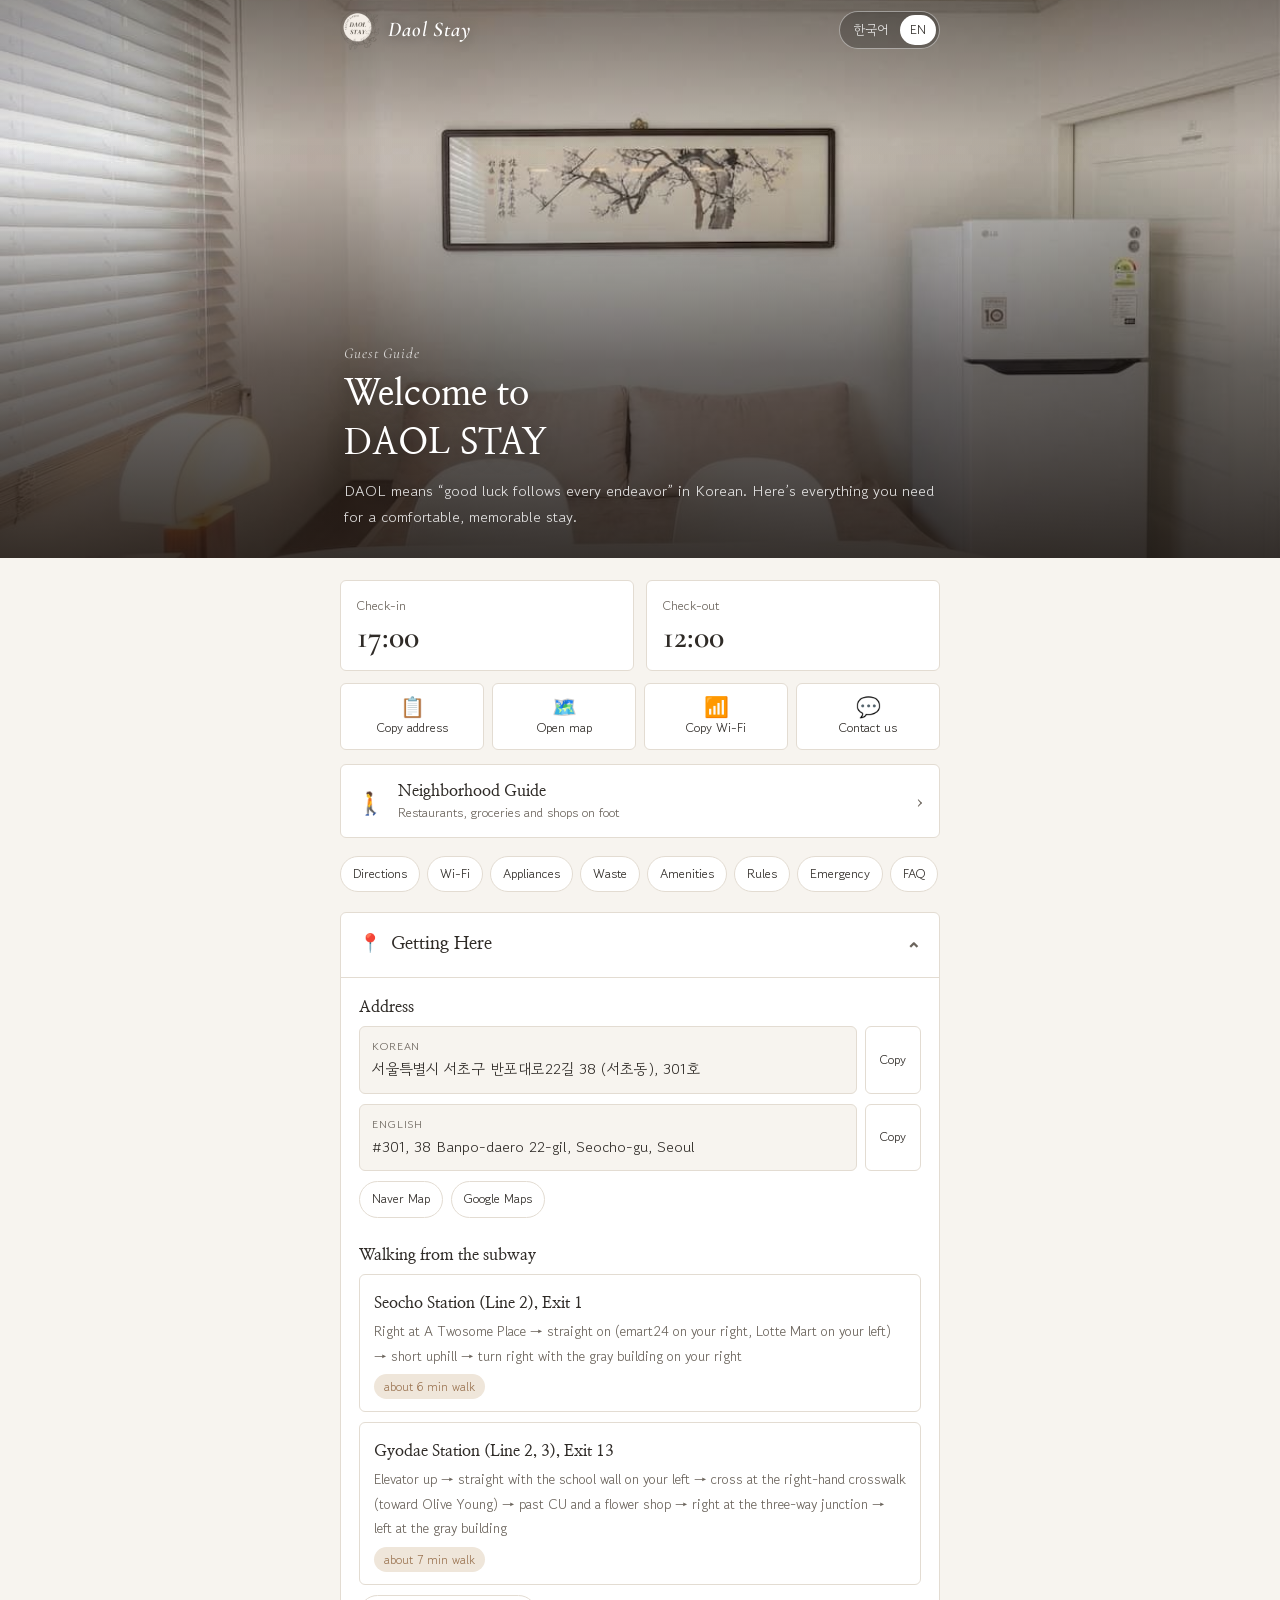
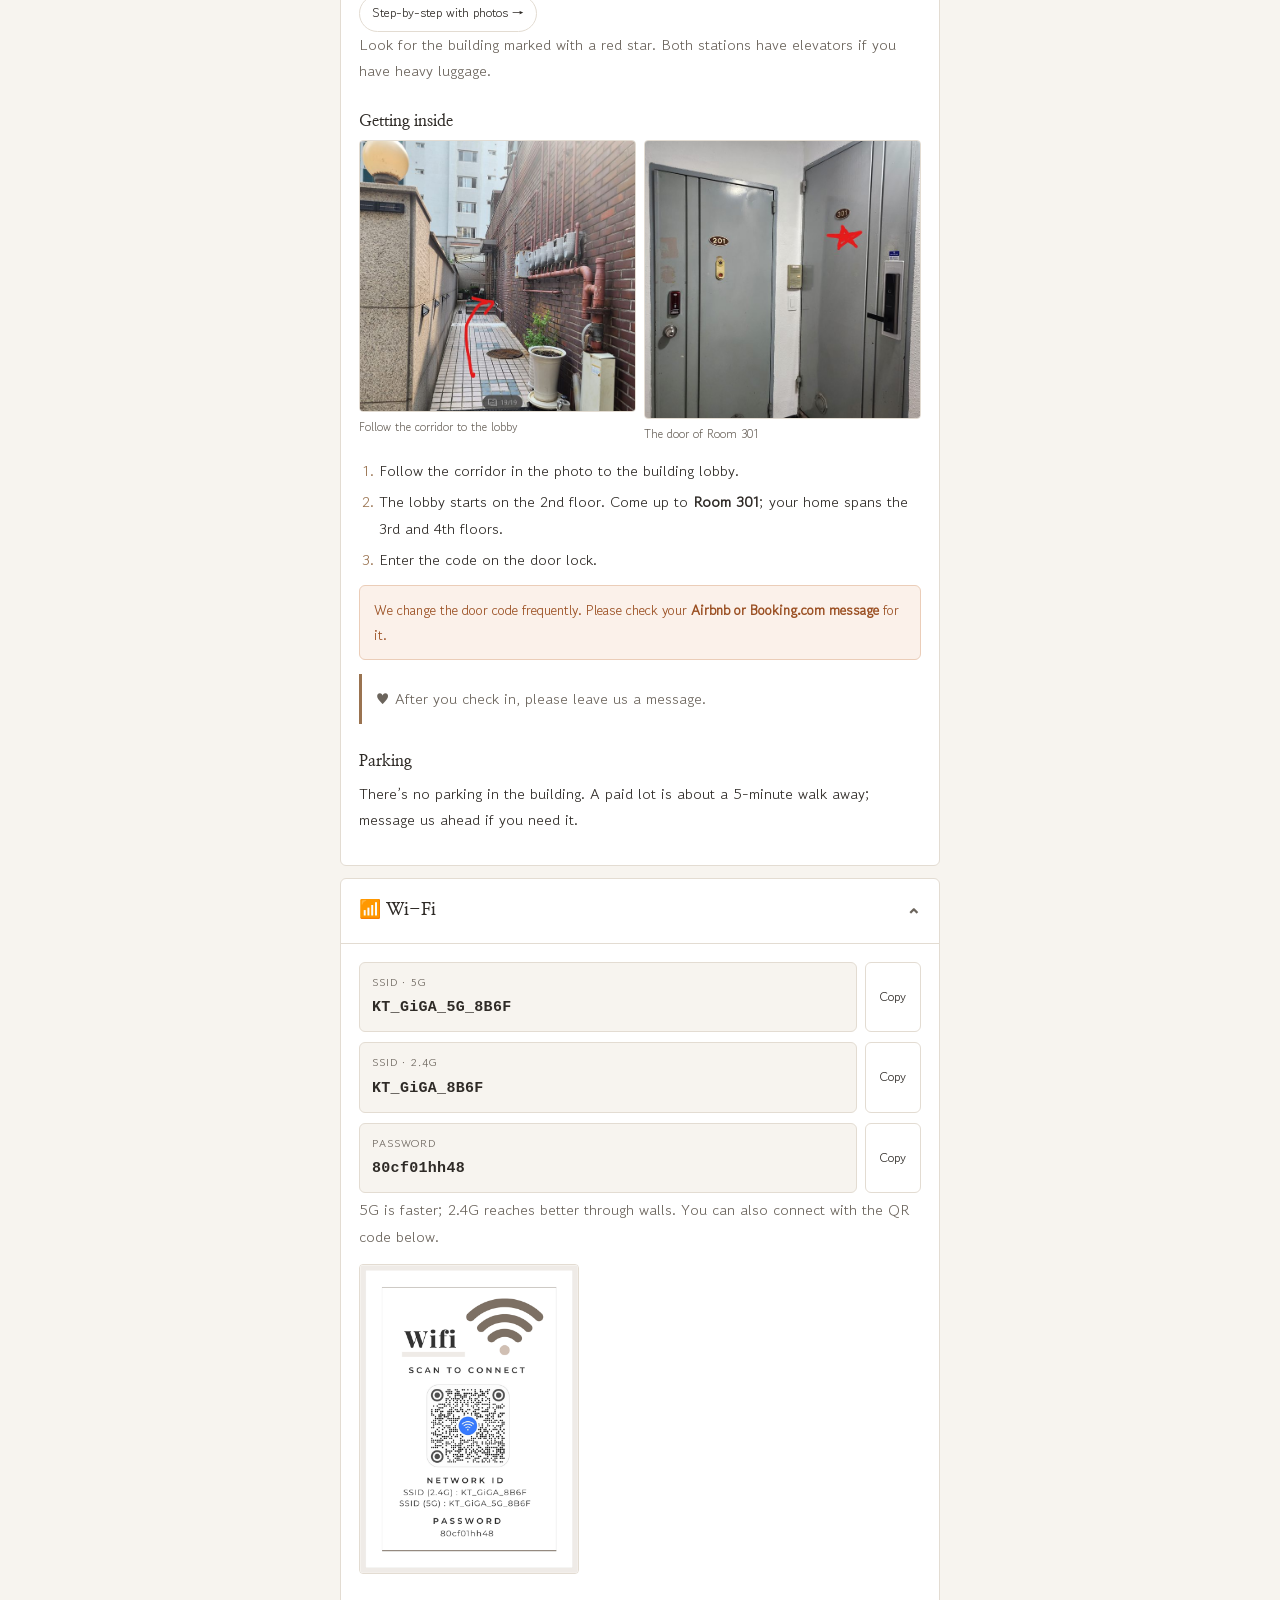
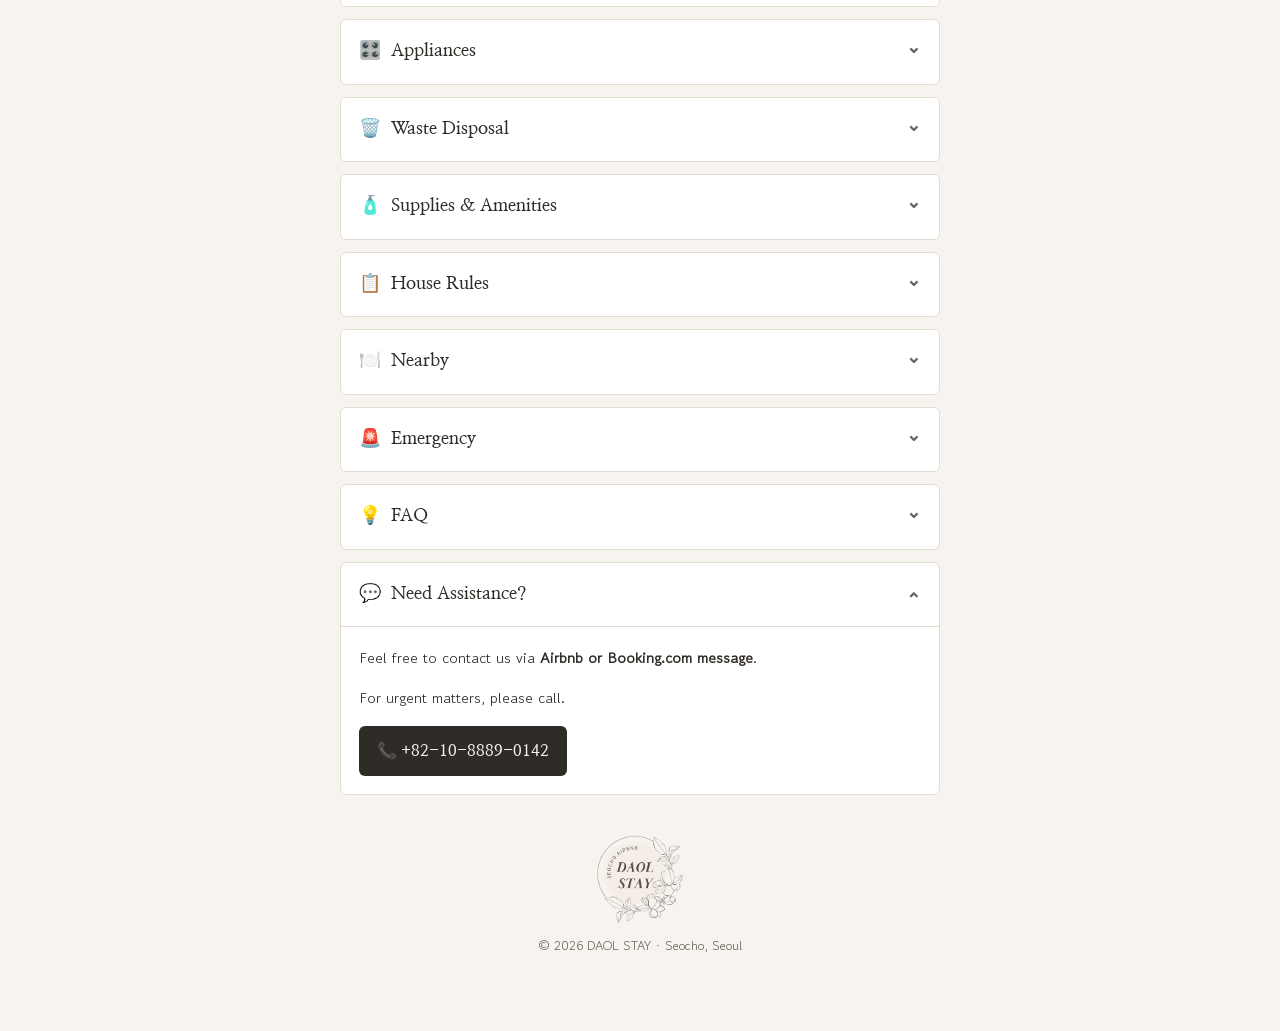
==== commit 42d3c9ad: "Add guest guide page at /guide/ Replace the /guide/ redirect with a guest-only guide built from the " ====
--- a/guide/index.html
+++ b/guide/index.html
@@ -1,14 +1,527 @@
 <!DOCTYPE html>
-<html lang="ko">
+<html lang="ko" data-lang="ko">
 <head>
 <meta charset="utf-8">
-<title>동네 가이드 · 다올스테이 DAOL STAY</title>
-<!-- 예전 주소(/guide/)로 들어온 방문자를 /neighborhood/ 로 보냅니다 -->
-<link rel="canonical" href="https://staydaol.com/neighborhood/">
-<meta http-equiv="refresh" content="0; url=../neighborhood/">
-<script>location.replace("../neighborhood/" + location.hash);</script>
+<meta name="viewport" content="width=device-width, initial-scale=1, viewport-fit=cover">
+<meta name="robots" content="noindex, nofollow">
+<title>다올스테이 게스트 가이드 · DAOL STAY Guest Guide</title>
+<link rel="icon" href="../photos/logo.png">
+<link rel="preconnect" href="https://fonts.googleapis.com">
+<link rel="preconnect" href="https://fonts.gstatic.com" crossorigin>
+<link href="https://fonts.googleapis.com/css2?family=Nanum+Myeongjo:wght@400;700&family=Gowun+Dodum&family=Cormorant+Garamond:ital,wght@1,500;1,600&display=swap" rel="stylesheet">
+<link rel="stylesheet" href="../assets/site.css">
+<style>
+html[data-lang="ko"] .en, html[data-lang="en"] .ko{display:none!important}
+html{scroll-padding-top:calc(env(safe-area-inset-top,0px) + 70px)}
+body{word-break:keep-all;overflow-wrap:anywhere}
+
+/* top bar: transparent over the hero, solid after scrolling */
+.bar{position:fixed;top:0;left:0;right:0;z-index:20;padding-top:env(safe-area-inset-top,0px);border-bottom:1px solid transparent;transition:background .25s,border-color .25s}
+.bar.solid{background:var(--bg);border-bottom-color:var(--line)}
+.bar-in{max-width:640px;margin:0 auto;padding:10px 20px;display:flex;align-items:center;justify-content:space-between;gap:12px}
+.bar .mark span{color:#fff;text-shadow:0 1px 12px rgba(0,0,0,.45);transition:color .25s}
+.bar.solid .mark span{color:var(--ink);text-shadow:none}
+.bar .langs{background:rgba(0,0,0,.25);border-color:rgba(255,255,255,.45)}
+.bar .langs button{color:rgba(255,255,255,.85)}
+.bar .langs button[aria-pressed="true"]{background:#fff;color:#2F2B27}
+.bar.solid .langs{background:var(--surface);border-color:var(--line)}
+.bar.solid .langs button{color:var(--ink-soft)}
+.bar.solid .langs button[aria-pressed="true"]{background:var(--ink);color:var(--bg)}
+
+/* hero */
+.hero{position:relative;height:62svh;min-height:420px;max-height:660px;display:flex;align-items:flex-end;overflow:hidden;background:#2a241f}
+@supports not (height:62svh){.hero{height:62vh}}
+.hero>img{position:absolute;inset:0;width:100%;height:100%;object-fit:cover;object-position:center 55%}
+.hero::after{content:"";position:absolute;inset:0;background:linear-gradient(to bottom,rgba(28,22,18,.45) 0%,rgba(28,22,18,0) 30%),linear-gradient(to top,rgba(28,22,18,.88) 0%,rgba(28,22,18,.6) 35%,rgba(28,22,18,0) 75%)}
+.hero-in{position:relative;z-index:2;width:100%;max-width:640px;margin:0 auto;padding:0 24px 28px;color:#fff}
+.hero .eyebrow{color:rgba(255,255,255,.75)}
+.hero h1{font-size:clamp(28px,7.5vw,36px);line-height:1.35;margin:4px 0 10px;text-shadow:0 2px 20px rgba(0,0,0,.35)}
+.hero p{margin:0;color:rgba(255,255,255,.85);font-size:15px}
+
+.wrap.body{padding-top:22px;padding-bottom:40px}
+.times{margin:0 0 12px}
+
+/* quick actions */
+.quick{display:grid;grid-template-columns:repeat(4,1fr);gap:8px;margin:0 0 14px}
+@media (max-width:400px){.quick{grid-template-columns:repeat(2,1fr)}}
+.quick a,.quick button{display:flex;flex-direction:column;align-items:center;justify-content:center;gap:4px;background:var(--surface);border:1px solid var(--line);border-radius:6px;padding:12px 4px;font-size:13px;line-height:1.3;text-align:center;text-decoration:none;color:var(--ink);cursor:pointer}
+.quick i{font-style:normal;font-size:20px;line-height:1}
+.langnote{background:var(--latte-soft);border-radius:6px;padding:12px 14px;font-size:14px;margin:0 0 14px}
+.card-link{display:flex;align-items:center;gap:14px;padding:14px 16px;margin:0 0 18px;background:var(--surface);border:1px solid var(--line);border-radius:6px;text-decoration:none}
+.card-link i{font-style:normal;font-size:22px}
+.card-link span{flex:1;display:flex;flex-direction:column;line-height:1.5}
+.card-link b{font-family:var(--serif)}
+.card-link small{color:var(--ink-soft);font-size:13px}
+.card-link em{font-style:normal;color:var(--ink-soft);font-size:20px}
+.chips{display:flex;flex-wrap:wrap;gap:7px;margin:0 0 20px}
+.chips a{padding:6px 12px;border-radius:999px;background:var(--surface);border:1px solid var(--line);font-size:13px;text-decoration:none;white-space:nowrap}
+
+/* collapsible sections */
+.sec{background:var(--surface);border:1px solid var(--line);border-radius:6px;margin-bottom:12px;overflow:hidden}
+.sec>summary{list-style:none;cursor:pointer;padding:16px 18px;display:flex;align-items:center;gap:10px;font-family:var(--serif);font-weight:700;font-size:18px}
+.sec>summary::-webkit-details-marker{display:none}
+.sec>summary::after{content:"⌄";margin-left:auto;color:var(--ink-soft);transform:translateY(-3px);transition:transform .2s}
+.sec[open]>summary::after{transform:translateY(2px) rotate(180deg)}
+.sec[open]>summary{border-bottom:1px solid var(--line)}
+.sec-body{padding:18px}
+.sec-body h3{font-size:16px;margin:26px 0 8px}
+.sec-body h3:first-child{margin-top:0}
+.sec-body p,.sec-body li{font-size:15px}
+.sec-body ul,.sec-body ol{margin:0 0 12px;padding-left:1.25em}
+.sec-body li{margin-bottom:5px}
+.sec-body li::marker{color:var(--latte)}
+.sec .note{margin:0 0 14px}
+.warn{background:#FBF1EA;border:1px solid #EBCDB8;color:#9A4F22;border-radius:6px;padding:12px 14px;font-size:14px;margin:0 0 14px}
+:root[data-theme="dark"] .warn{background:#3A2A20;border-color:#5C4030;color:#F0C2A0}
+@media (prefers-color-scheme: dark){:root:not([data-theme="light"]) .warn{background:#3A2A20;border-color:#5C4030;color:#F0C2A0}}
+
+.copyrow{display:flex;gap:8px;margin:0 0 10px}
+.copyrow .val{flex:1;background:var(--bg);border:1px solid var(--line);border-radius:6px;padding:10px 12px;font-size:15px}
+.copyrow .val small{display:block;font-size:11px;letter-spacing:.08em;color:var(--ink-soft)}
+.copyrow .val b{font-family:ui-monospace,Menlo,Consolas,monospace;font-weight:600;letter-spacing:.02em}
+.copyrow button{flex:none;border:1px solid var(--line);background:var(--surface);border-radius:6px;padding:0 14px;font-size:13px;cursor:pointer}
+.copyrow button.done,.quick button.done{background:var(--ink);color:var(--bg);border-color:var(--ink)}
+
+.route{border:1px solid var(--line);border-radius:6px;padding:12px 14px;margin-bottom:10px}
+.route b{font-family:var(--serif)}
+.route p{margin:2px 0 0;font-size:14px;color:var(--ink-soft)}
+.route .mins{display:inline-block;margin-top:6px;font-size:12px;color:var(--latte);background:var(--latte-soft);border-radius:999px;padding:2px 10px}
+
+.figs{display:grid;grid-template-columns:1fr 1fr;gap:8px;margin:0 0 14px}
+.figs.one{grid-template-columns:1fr}
+.sec figure{margin:0}
+.sec figure img{width:100%;border-radius:4px;border:1px solid var(--line);background:#fff;cursor:zoom-in}
+.sec figure.sq img{aspect-ratio:1/1;object-fit:cover}
+.sec figcaption{font-size:12px;color:var(--ink-soft);margin-top:4px}
+.hint{font-size:12px;color:var(--ink-soft);margin:-6px 0 14px}
+
+.qa{border-top:1px solid var(--line);padding:12px 0}
+.qa:first-of-type{border-top:0;padding-top:0}
+.qa b{display:block;font-family:var(--serif);margin-bottom:2px}
+.qa p{margin:0;color:var(--ink-soft)}
+
+.tels{display:grid;grid-template-columns:1fr 1fr 1fr;gap:8px;margin:0 0 14px}
+.tels a{display:flex;flex-direction:column;align-items:center;padding:12px 4px;border:1px solid var(--line);border-radius:6px;text-decoration:none;font-size:13px;text-align:center;line-height:1.4}
+.tels a b{font-family:var(--latin);font-size:26px;font-weight:600;color:var(--latte);line-height:1.1}
+.btn{display:inline-block;padding:11px 18px;border-radius:6px;background:var(--ink);color:var(--bg);text-decoration:none;font-family:var(--serif);font-weight:700}
+
+#lightbox{position:fixed;inset:0;z-index:50;background:rgba(0,0,0,.9);display:none;align-items:center;justify-content:center;padding:16px;cursor:zoom-out}
+#lightbox.on{display:flex}
+#lightbox img{max-width:100%;max-height:100%;border-radius:4px}
+</style>
+<script>
+(function(){
+  // 가이드 전용 언어(한/영) → 없으면 메인 사이트에서 고른 언어 → 브라우저 언어
+  var l = null, site = null;
+  try{ l = localStorage.getItem("daol-guide-lang"); site = localStorage.getItem("daol-lang"); }catch(e){}
+  var h = (location.hash||"").slice(1);
+  if(h==="ko"||h==="en") l = h;
+  if(l!=="ko" && l!=="en") l = (site || navigator.language || "en").toLowerCase().indexOf("ko")===0 ? "ko" : "en";
+  document.documentElement.setAttribute("data-lang", l);
+  document.documentElement.setAttribute("lang", l);
+})();
+</script>
 </head>
 <body>
-<p><a href="../neighborhood/">다올스테이 동네 가이드로 이동 →</a></p>
+
+<div class="bar" id="bar">
+  <div class="bar-in">
+    <a class="mark" href="#top"><img src="../photos/logo.png" alt=""><span>Daol Stay</span></a>
+    <div class="langs" role="group" aria-label="Language">
+      <button type="button" data-setlang="ko">한국어</button><button type="button" data-setlang="en">EN</button>
+    </div>
+  </div>
+</div>
+
+<header class="hero" id="top">
+  <img src="../photos/living_a.jpg" alt="">
+  <div class="hero-in">
+    <p class="eyebrow">Guest Guide</p>
+    <h1><span class="ko">다올스테이에 오신 것을<br>환영합니다</span><span class="en">Welcome to<br>DAOL STAY</span></h1>
+    <p><span class="ko">‘다올’은 하는 일마다 복이 온다는 뜻이에요. 편안하고 기억에 남는 시간이 되도록 필요한 안내를 모았어요.</span><span class="en">DAOL means “good luck follows every endeavor” in Korean. Here’s everything you need for a comfortable, memorable stay.</span></p>
+  </div>
+</header>
+
+<main class="wrap body">
+  <div class="times">
+    <div><span>Check-in</span><b>17:00</b></div>
+    <div><span>Check-out</span><b>12:00</b></div>
+  </div>
+
+  <nav class="quick">
+    <button type="button" data-copy="서울특별시 서초구 반포대로22길 38"><i>📋</i><span class="ko">주소 복사</span><span class="en">Copy address</span></button>
+    <a href="https://map.naver.com/p/entry/place/1524587564" target="_blank" rel="noopener"><i>🗺️</i><span class="ko">지도 열기</span><span class="en">Open map</span></a>
+    <button type="button" data-copy="80cf01hh48"><i>📶</i><span class="ko">Wi-Fi 복사</span><span class="en">Copy Wi-Fi</span></button>
+    <a href="#contact"><i>💬</i><span class="ko">문의하기</span><span class="en">Contact us</span></a>
+  </nav>
+
+  <p class="langnote" id="langNote" hidden></p>
+
+  <a class="card-link" id="nbLink" href="../neighborhood/">
+    <i>🚶</i>
+    <span><b class="ko">동네 가이드</b><b class="en">Neighborhood Guide</b><small class="ko">걸어서 가는 밥집, 마트, 편의점</small><small class="en">Restaurants, groceries and shops on foot</small></span>
+    <em>›</em>
+  </a>
+
+  <nav class="chips">
+    <a href="#directions"><span class="ko">오시는 길</span><span class="en">Directions</span></a>
+    <a href="#wifi">Wi-Fi</a>
+    <a href="#appliances"><span class="ko">가전</span><span class="en">Appliances</span></a>
+    <a href="#waste"><span class="ko">쓰레기</span><span class="en">Waste</span></a>
+    <a href="#amenities"><span class="ko">비품</span><span class="en">Amenities</span></a>
+    <a href="#rules"><span class="ko">이용 규칙</span><span class="en">Rules</span></a>
+    <a href="#emergency"><span class="ko">비상</span><span class="en">Emergency</span></a>
+    <a href="#faq">FAQ</a>
+  </nav>
+
+  <!-- ============ DIRECTIONS ============ -->
+  <details class="sec" id="directions" open>
+    <summary>📍 <span class="ko">오시는 길</span><span class="en">Getting Here</span></summary>
+    <div class="sec-body">
+      <h3><span class="ko">주소</span><span class="en">Address</span></h3>
+      <div class="copyrow">
+        <div class="val"><small class="ko">한국어</small><small class="en">KOREAN</small>서울특별시 서초구 반포대로22길 38 (서초동), 301호</div>
+        <button type="button" data-copy="서울특별시 서초구 반포대로22길 38"><span class="ko">복사</span><span class="en">Copy</span></button>
+      </div>
+      <div class="copyrow">
+        <div class="val"><small>ENGLISH</small>#301, 38 Banpo-daero 22-gil, Seocho-gu, Seoul</div>
+        <button type="button" data-copy="38, Banpo-daero 22-gil, Seocho-gu, Seoul, Republic of Korea"><span class="ko">복사</span><span class="en">Copy</span></button>
+      </div>
+      <div class="pills" style="margin-bottom:6px">
+        <a href="https://map.naver.com/p/entry/place/1524587564" target="_blank" rel="noopener"><span class="ko">네이버 지도</span><span class="en">Naver Map</span></a>
+        <a href="https://www.google.com/maps/search/?api=1&query=37.4897533,127.0109276" target="_blank" rel="noopener"><span class="ko">Google 지도</span><span class="en">Google Maps</span></a>
+      </div>
+
+      <h3><span class="ko">지하철역에서 걸어오기</span><span class="en">Walking from the subway</span></h3>
+      <div class="route">
+        <b><span class="ko">서초역 (2호선) 1번 출구</span><span class="en">Seocho Station (Line 2), Exit 1</span></b>
+        <p><span class="ko">투썸플레이스에서 오른쪽 → 쭉 직진 (오른쪽 이마트24, 왼쪽 롯데마트) → 짧은 오르막 → 회색 건물을 오른쪽에 두고 우회전</span><span class="en">Right at A Twosome Place → straight on (emart24 on your right, Lotte Mart on your left) → short uphill → turn right with the gray building on your right</span></p>
+        <span class="mins"><span class="ko">도보 약 6분</span><span class="en">about 6 min walk</span></span>
+      </div>
+      <div class="route">
+        <b><span class="ko">교대역 (2·3호선) 13번 출구</span><span class="en">Gyodae Station (Line 2, 3), Exit 13</span></b>
+        <p><span class="ko">엘리베이터로 지상 → 초등학교 담장을 왼쪽에 두고 직진 → 오른쪽 횡단보도(올리브영 방향) → CU, 꽃집을 지나 → 삼거리에서 우회전 → 회색 건물을 보며 좌회전</span><span class="en">Elevator up → straight with the school wall on your left → cross at the right-hand crosswalk (toward Olive Young) → past CU and a flower shop → right at the three-way junction → left at the gray building</span></p>
+        <span class="mins"><span class="ko">도보 약 7분</span><span class="en">about 7 min walk</span></span>
+      </div>
+      <div class="pills" style="margin-bottom:6px">
+        <a href="../neighborhood/#route"><span class="ko">사진으로 보는 길 안내 →</span><span class="en">Step-by-step with photos →</span></a>
+      </div>
+      <p class="hint"><span class="ko">빨간 별이 그려진 건물이 다올스테이예요. 짐이 많으면 두 역 모두 엘리베이터를 이용하세요.</span><span class="en">Look for the building marked with a red star. Both stations have elevators if you have heavy luggage.</span></p>
+
+      <h3><span class="ko">건물 안으로 들어오기</span><span class="en">Getting inside</span></h3>
+      <div class="figs">
+        <figure><img src="../photos/route_seocho_10.jpg" alt="" loading="lazy"><figcaption><span class="ko">복도를 따라 로비로</span><span class="en">Follow the corridor to the lobby</span></figcaption></figure>
+        <figure><img src="../photos/route_seocho_11.jpg" alt="" loading="lazy"><figcaption><span class="ko">301호 현관문</span><span class="en">The door of Room 301</span></figcaption></figure>
+      </div>
+      <ol>
+        <li><span class="ko">사진 속 복도를 따라 건물 로비로 들어와요.</span><span class="en">Follow the corridor in the photo to the building lobby.</span></li>
+        <li><span class="ko">로비는 2층부터 시작해요. <b>301호</b>로 올라오세요. 숙소는 3층과 4층을 함께 써요.</span><span class="en">The lobby starts on the 2nd floor. Come up to <b>Room 301</b>; your home spans the 3rd and 4th floors.</span></li>
+        <li><span class="ko">현관 도어락에 비밀번호를 입력하세요.</span><span class="en">Enter the code on the door lock.</span></li>
+      </ol>
+      <div class="warn"><span class="ko">현관 비밀번호는 자주 바뀌어요. <b>Airbnb 또는 Booking.com 메시지</b>에서 확인해 주세요.</span><span class="en">We change the door code frequently. Please check your <b>Airbnb or Booking.com message</b> for it.</span></div>
+      <p class="note"><span class="ko">♥ 체크인하신 뒤에 메시지 한 번 남겨 주세요.</span><span class="en">♥ After you check in, please leave us a message.</span></p>
+
+      <h3><span class="ko">주차</span><span class="en">Parking</span></h3>
+      <p><span class="ko">건물 안에는 주차할 수 없어요. 도보 5분 거리에 유료 주차장이 있으니 필요하면 미리 메시지로 문의해 주세요.</span><span class="en">There’s no parking in the building. A paid lot is about a 5-minute walk away; message us ahead if you need it.</span></p>
+    </div>
+  </details>
+
+  <!-- ============ WIFI ============ -->
+  <details class="sec" id="wifi" open>
+    <summary>📶 Wi-Fi</summary>
+    <div class="sec-body">
+      <div class="copyrow"><div class="val"><small>SSID · 5G</small><b>KT_GiGA_5G_8B6F</b></div><button type="button" data-copy="KT_GiGA_5G_8B6F"><span class="ko">복사</span><span class="en">Copy</span></button></div>
+      <div class="copyrow"><div class="val"><small>SSID · 2.4G</small><b>KT_GiGA_8B6F</b></div><button type="button" data-copy="KT_GiGA_8B6F"><span class="ko">복사</span><span class="en">Copy</span></button></div>
+      <div class="copyrow"><div class="val"><small>PASSWORD</small><b>80cf01hh48</b></div><button type="button" data-copy="80cf01hh48"><span class="ko">복사</span><span class="en">Copy</span></button></div>
+      <p class="hint"><span class="ko">5G가 더 빠르고, 벽이 많은 곳에서는 2.4G가 더 잘 잡혀요. 아래 QR코드로도 연결할 수 있어요.</span><span class="en">5G is faster; 2.4G reaches better through walls. You can also connect with the QR code below.</span></p>
+      <div class="figs one" style="max-width:220px"><figure><img src="img/wifi_qr.png" alt="Wi-Fi QR" loading="lazy"></figure></div>
+    </div>
+  </details>
+
+  <!-- ============ APPLIANCES ============ -->
+  <details class="sec" id="appliances">
+    <summary>🎛️ <span class="ko">가전 사용법</span><span class="en">Appliances</span></summary>
+    <div class="sec-body">
+      <p class="hint"><span class="ko">사진을 누르면 크게 볼 수 있어요.</span><span class="en">Tap a photo to enlarge it.</span></p>
+
+      <h3>❄️ <span class="ko">에어컨</span><span class="en">Air conditioner</span></h3>
+      <div class="figs">
+        <figure><img src="img/ac_remote.jpg" alt="" loading="lazy"><figcaption><span class="ko">침실 1·2 (리모컨)</span><span class="en">Bedrooms 1 & 2 (remote)</span></figcaption></figure>
+        <figure><img src="img/ac_window.jpg" alt="" loading="lazy"><figcaption><span class="ko">침실 3 창문형 에어컨</span><span class="en">Bedroom 3 window unit</span></figcaption></figure>
+      </div>
+      <ul>
+        <li><span class="ko">리모컨의 <b>전원</b> 버튼으로 켜고 끄고, <b>운전 선택</b>으로 냉방·제습·송풍을 바꿔요.</span><span class="en">Use <b>Power</b> to turn it on or off, and <b>Operating Mode</b> to switch between cooling, dehumidifying and fan.</span></li>
+        <li><span class="ko">▲▼ 버튼으로 온도를, <b>바람 세기</b> 버튼으로 풍량을 조절해요.</span><span class="en">Set the temperature with ▲▼ and airflow with <b>Fan Speed</b>.</span></li>
+        <li><span class="ko">외출할 때는 에어컨을 꺼 주세요.</span><span class="en">Please switch it off when you go out.</span></li>
+      </ul>
+
+      <h3>🔥 <span class="ko">난방 · 온수 (보일러)</span><span class="en">Heating & hot water (boiler)</span></h3>
+      <div class="figs one"><figure><img src="img/thermostat.jpg" alt="" loading="lazy"></figure></div>
+      <ol>
+        <li><span class="ko"><b>온수 온도</b>: 온수 버튼 → 다이얼로 온도 조절 → 다이얼을 눌러 완료</span><span class="en"><b>Hot water</b>: press the hot water button → turn the dial → press the dial to confirm</span></li>
+        <li><span class="ko"><b>목욕 기능</b>: 온수 버튼을 두 번 누르세요.</span><span class="en"><b>Bath mode</b>: press the hot water button twice.</span></li>
+        <li><span class="ko"><b>실내 난방</b>: 난방 버튼 → 다이얼로 원하는 실내 온도 → 다이얼을 눌러 완료</span><span class="en"><b>Room heating</b>: press the heating button → turn the dial to the temperature you want → press the dial to confirm</span></li>
+      </ol>
+
+      <h3>📺 <span class="ko">TV · 넷플릭스</span><span class="en">TV & Netflix</span></h3>
+      <div class="figs one" style="max-width:360px"><figure><img src="img/tv_netflix.jpg" alt="" loading="lazy"></figure></div>
+      <ol>
+        <li><span class="ko">삼성 리모컨의 전원 버튼으로 TV를 켜요.</span><span class="en">Turn on the TV with the Samsung remote.</span></li>
+        <li><span class="ko"><b>Source</b>를 눌러 <b>HDMI 1</b>을 선택해요.</span><span class="en">Press <b>Source</b> and select <b>HDMI 1</b>.</span></li>
+        <li><span class="ko"><b>넷플릭스</b>: 케이블 리모컨의 NETFLIX 버튼 → 프로필 <b>“DAOL”</b> 선택</span><span class="en"><b>Netflix</b>: press NETFLIX on the cable remote → choose the profile <b>“DAOL”</b></span></li>
+        <li><span class="ko"><b>케이블 TV</b>: 케이블 리모컨으로 채널을 바꿔요. 화면이 안 나오면 셋톱박스가 켜져 있는지 확인해 주세요.</span><span class="en"><b>Cable TV</b>: change channels with the cable remote. If there’s no picture, check that the set-top box is on.</span></li>
+      </ol>
+
+      <h3>🍳 <span class="ko">인덕션</span><span class="en">Induction hotplate</span></h3>
+      <div class="figs">
+        <figure><img src="img/induction.jpg" alt="" loading="lazy"></figure>
+        <figure><img src="img/induction_panel.jpg" alt="" loading="lazy"></figure>
+      </div>
+      <ol>
+        <li><span class="ko">평평하고 물기 없는 곳에 두고 220V 콘센트에 꽂아요.</span><span class="en">Place it on a flat, dry, heat-resistant surface and plug it into a 220V outlet.</span></li>
+        <li><span class="ko">인덕션용 냄비(자석이 붙는 냄비)를 가운데에 올려요.</span><span class="en">Put an induction-compatible (magnetic) pot in the center.</span></li>
+        <li><span class="ko"><b>전원</b> 버튼으로 켜고 <b>+ / −</b>로 화력을 조절해요.</span><span class="en">Press <b>Power</b>, then adjust heat with <b>+ / −</b>.</span></li>
+        <li><span class="ko">다 쓰면 전원을 끄고 플러그를 뽑아 주세요.</span><span class="en">Turn it off and unplug it when you’re done.</span></li>
+      </ol>
+      <div class="warn"><span class="ko">사용 직후 상판은 뜨거워요(화면에 ‘H’ 표시). 빈 냄비를 올리거나 젖은 손으로 만지지 마세요. 숟가락·호일 같은 금속을 올리지 마세요. 오류가 나면 플러그를 뽑고 호스트에게 연락해 주세요.</span><span class="en">The surface stays hot after use (shown as “H”). Don’t heat an empty pot or touch it with wet hands, and keep spoons, foil and other metal off it. If it shows an error, unplug it and contact the host.</span></div>
+
+      <h3>🍲 <span class="ko">전자레인지</span><span class="en">Microwave</span></h3>
+      <div class="figs">
+        <figure><img src="img/microwave.jpg" alt="" loading="lazy"></figure>
+        <figure><img src="img/microwave_dials.jpg" alt="" loading="lazy"></figure>
+      </div>
+      <ol>
+        <li><span class="ko">음식을 넣고 문을 닫아요.</span><span class="en">Put your food in and close the door.</span></li>
+        <li><span class="ko">위쪽 다이얼로 세기를 골라요. 대부분은 <b>HIGH</b>, 냉동식품은 <b>DEFROST</b>.</span><span class="en">Choose power on the top dial: <b>HIGH</b> for most food, <b>DEFROST</b> for frozen.</span></li>
+        <li><span class="ko">아래쪽 다이얼을 시계 방향으로 돌려 시간을 맞추면 바로 시작돼요.</span><span class="en">Turn the bottom dial clockwise to set the minutes; it starts right away.</span></li>
+      </ol>
+
+      <h3>🧺 <span class="ko">세탁기</span><span class="en">Washing machine</span></h3>
+      <div class="figs one" style="max-width:420px"><figure><img src="img/washer.jpg" alt="" loading="lazy"></figure></div>
+      <ol>
+        <li><span class="ko">세제 투입구를 당겨 열고, 왼쪽에 세제·오른쪽에 섬유유연제를 넣어요. MAX 선을 넘지 않게 넣고 잘 닫아 주세요.</span><span class="en">Pull out the dispenser: detergent on the left, fabric softener on the right. Don’t go over the MAX line, and close it well.</span></li>
+        <li><span class="ko"><b>전원</b> 버튼을 눌러요.</span><span class="en">Press <b>Power</b>.</span></li>
+        <li><span class="ko">다이얼을 돌려 <b>표준세탁</b>을 선택해요.</span><span class="en">Turn the dial to <b>Standard</b> (표준세탁).</span></li>
+        <li><span class="ko"><b>동작/일시정지</b> 버튼을 눌러 시작해요.</span><span class="en">Press <b>Start/Pause</b> to begin.</span></li>
+      </ol>
+
+      <h3>🌬️ <span class="ko">건조기</span><span class="en">Dryer</span></h3>
+      <div class="figs one" style="max-width:420px"><figure><img src="img/dryer.jpg" alt="" loading="lazy"></figure></div>
+      <ol>
+        <li><span class="ko">쓰기 전에 <b>물통을 비워</b> 주세요.</span><span class="en"><b>Empty the water tank</b> first.</span></li>
+        <li><span class="ko">문 아래쪽 <b>필터</b>를 빼서 먼지를 털어 주세요.</span><span class="en">Pull out the <b>filter</b> at the bottom of the door and clean it.</span></li>
+        <li><span class="ko">전원 → 다이얼로 <b>표준</b> 선택 → 동작 버튼으로 시작해요.</span><span class="en">Power → turn the dial to <b>Standard</b> (표준) → press Start.</span></li>
+      </ol>
+      <p class="hint"><span class="ko">세탁기와 건조기는 무료로 쓰실 수 있어요.</span><span class="en">The washer and dryer are free to use.</span></p>
+    </div>
+  </details>
+
+  <!-- ============ WASTE ============ -->
+  <details class="sec" id="waste">
+    <summary>🗑️ <span class="ko">쓰레기 버리기</span><span class="en">Waste Disposal</span></summary>
+    <div class="sec-body">
+      <h3><span class="ko">1. 일반 쓰레기</span><span class="en">1. General waste</span></h3>
+      <div class="figs">
+        <figure class="sq"><img src="img/waste_white.jpg" alt="" loading="lazy"><figcaption><span class="ko">흰색 종량제 봉투 (10L)</span><span class="en">White bag (10L)</span></figcaption></figure>
+        <figure class="sq"><img src="img/waste_purple.jpg" alt="" loading="lazy"><figcaption><span class="ko">보라색 종량제 봉투 (20L)</span><span class="en">Purple bag (20L)</span></figcaption></figure>
+      </div>
+      <ul>
+        <li><span class="ko">일반 쓰레기는 준비된 흰색(10L)·보라색(20L) 종량제 봉투에 넣어 주세요.</span><span class="en">Put general waste in the white (10L) or purple (20L) bags provided.</span></li>
+        <li><span class="ko">봉투가 가득 차면 호스트에게 메시지를 보내 주세요.</span><span class="en">When a bag is full, send the host a message.</span></li>
+      </ul>
+
+      <h3><span class="ko">2. 음식물 쓰레기</span><span class="en">2. Food waste</span></h3>
+      <div class="figs">
+        <figure class="sq"><img src="img/waste_food.jpg" alt="" loading="lazy"><figcaption><span class="ko">파란색 음식물 봉투</span><span class="en">Blue food-waste bag</span></figcaption></figure>
+        <figure class="sq"><img src="img/waste_food_bin.jpg" alt="" loading="lazy"><figcaption><span class="ko">1층 입구 화단 옆 회색 통</span><span class="en">Gray bin by the 1F entrance garden</span></figcaption></figure>
+      </div>
+      <ul>
+        <li><span class="ko">물기를 빼고 파란색 봉투에 담아 싱크대에 두세요.</span><span class="en">Drain the moisture, put it in the blue bag and leave the bag in the sink.</span></li>
+        <li><span class="ko">(선택) 봉투가 가득 차면 1층 입구 화단 옆 회색 통에 넣어 주셔도 돼요.</span><span class="en">(Optional) When it’s full, you can put it in the gray bin next to the 1F entrance garden.</span></li>
+      </ul>
+
+      <h3><span class="ko">3. 재활용 · 사용한 수건</span><span class="en">3. Recycling & used towels</span></h3>
+      <div class="figs one" style="max-width:420px"><figure><img src="img/waste_recycle.jpg" alt="" loading="lazy"></figure></div>
+      <p><span class="ko">플라스틱, 병 같은 재활용품과 사용한 수건은 이름표가 붙은 바구니에 나눠 넣어 주세요.</span><span class="en">Sort plastics, bottles and other recyclables, plus used towels, into the labeled baskets.</span></p>
+    </div>
+  </details>
+
+  <!-- ============ AMENITIES ============ -->
+  <details class="sec" id="amenities">
+    <summary>🧴 <span class="ko">비품 · 시설</span><span class="en">Supplies & Amenities</span></summary>
+    <div class="sec-body">
+      <h3><span class="ko">생활</span><span class="en">Household</span></h3>
+      <ul>
+        <li><span class="ko">Wi-Fi, 50인치 TV (넷플릭스)</span><span class="en">Wi-Fi, 50-inch TV with Netflix</span></li>
+        <li><span class="ko">퀸 침대 2, 싱글 침대 2, 소파베드 1</span><span class="en">2 queen beds, 2 single beds, 1 sofa bed</span></li>
+        <li><span class="ko">블라인드 · 암막 커튼, 에어컨</span><span class="en">Blinds & blackout curtains, air conditioners</span></li>
+        <li><span class="ko">세탁기 · 건조기 · 빨래 건조대, 옷걸이</span><span class="en">Washer, dryer, drying rack, hangers</span></li>
+        <li><span class="ko">냉장고, 6인 식탁과 의자</span><span class="en">Refrigerator, table and chairs for six</span></li>
+      </ul>
+      <h3><span class="ko">주방</span><span class="en">Kitchen</span></h3>
+      <ul>
+        <li><span class="ko">전자레인지, 가스레인지 · 인덕션</span><span class="en">Microwave, gas stove & induction hotplate</span></li>
+        <li><span class="ko">냄비 · 프라이팬, 조리도구, 전기밥솥</span><span class="en">Pots and pans, utensils, rice cooker</span></li>
+        <li><span class="ko">정수기, 전기주전자, 와인 오프너 · 와인잔</span><span class="en">Water purifier, electric kettle, wine opener & glasses</span></li>
+      </ul>
+      <h3><span class="ko">욕실 · 화장대</span><span class="en">Bathroom & vanity</span></h3>
+      <ul>
+        <li><span class="ko">수건 1인 2장, 샴푸 · 컨디셔너 · 바디워시, 칫솔 · 치약</span><span class="en">2 towels per guest, shampoo, conditioner, body wash, toothbrush & toothpaste</span></li>
+        <li><span class="ko">헤어드라이어, 머리끈, 화장솜, 면봉</span><span class="en">Hair dryer, hair ties, cotton pads, cotton swabs</span></li>
+      </ul>
+      <p class="note"><span class="ko">여분의 수건과 휴지는 욕실 거울 뒤 선반에 있어요.</span><span class="en">Extra towels and toilet paper are on the shelf behind the bathroom mirror.</span></p>
+    </div>
+  </details>
+
+  <!-- ============ RULES ============ -->
+  <details class="sec" id="rules">
+    <summary>📋 <span class="ko">이용 규칙</span><span class="en">House Rules</span></summary>
+    <div class="sec-body">
+      <ul>
+        <li><span class="ko">조용한 주택가예요. 이웃 민원이 생길 수 있으니 소리에 신경 써 주세요. <b>밤 10시~아침 8시</b>는 특히 조용히 부탁드려요.</span><span class="en">This is a quiet residential area and neighbors may complain, so please mind the noise, especially <b>10 pm–8 am</b>.</span></li>
+        <li><span class="ko">실내 <b>금연</b>이에요. 파티나 행사는 할 수 없어요.</span><span class="en"><b>No smoking</b> indoors, and no parties or events.</span></li>
+        <li><span class="ko">다음 손님을 위해 냄새가 강한 음식은 조리를 삼가 주세요.</span><span class="en">Please avoid cooking strong-smelling food, for the next guests.</span></li>
+        <li><span class="ko">벽지·가구·침구·러그에 지워지지 않는 얼룩이 생기거나, 음식물·이물질로 변기가 막히면 별도 배상이 필요할 수 있어요.</span><span class="en">Irreversible stains on wallpaper, furniture, bedding or rugs, or a toilet clogged by food or objects, may require compensation.</span></li>
+        <li><span class="ko">다음 손님을 위해 준비해 둔 물품을 쓰면 추가 요금이 생길 수 있어요.</span><span class="en">Using items set aside for the next guests may incur extra charges.</span></li>
+        <li><span class="ko">사용한 수건은 세탁기에 넣어 주시면 정말 감사해요 ^^</span><span class="en">We’d really appreciate used towels going into the washing machine ^^</span></li>
+        <li><span class="ko">체크아웃 전에 두고 가는 물건이 없는지 한 번 더 확인해 주세요.</span><span class="en">Before check-out, please check you haven’t left anything behind.</span></li>
+      </ul>
+    </div>
+  </details>
+
+  <!-- ============ NEARBY ============ -->
+  <details class="sec" id="nearby">
+    <summary>🍽️ <span class="ko">주변 정보</span><span class="en">Nearby</span></summary>
+    <div class="sec-body">
+      <a class="card-link nb" href="../neighborhood/#eat" style="margin-bottom:14px">
+        <i>🚶</i>
+        <span><b class="ko">동네 가이드에서 자세히 보기</b><b class="en">See the neighborhood guide</b><small class="ko">밥집 9곳, 마트·편의점, 도보 시간</small><small class="en">9 restaurants, groceries, walking times</small></span>
+        <em>›</em>
+      </a>
+      <ul>
+        <li><span class="ko"><b>숙소 1층</b> 바리스타 카페</span><span class="en">A barista café on the <b>ground floor</b> of the building</span></li>
+        <li><span class="ko">세븐일레븐 도보 2분 · CU 도보 3분 (24시간)</span><span class="en">7-Eleven 2 min · CU 3 min (both 24 h)</span></li>
+        <li><span class="ko">롯데프레시 도보 3분 (09:00–23:00, 둘째·넷째 일요일 휴무)</span><span class="en">Lotte Fresh supermarket 3 min (09:00–23:00, closed 2nd & 4th Sundays)</span></li>
+        <li><span class="ko">올리브영 (10:00–22:30), 다이소</span><span class="en">Olive Young (10:00–22:30), Daiso</span></li>
+      </ul>
+    </div>
+  </details>
+
+  <!-- ============ EMERGENCY ============ -->
+  <details class="sec" id="emergency">
+    <summary>🚨 <span class="ko">비상 연락처</span><span class="en">Emergency</span></summary>
+    <div class="sec-body">
+      <div class="tels">
+        <a href="tel:112"><b>112</b><span class="ko">경찰</span><span class="en">Police</span></a>
+        <a href="tel:119"><b>119</b><span class="ko">화재 · 구급</span><span class="en">Fire & ambulance</span></a>
+        <a href="tel:1330"><b>1330</b><span class="ko">관광통역안내</span><span class="en">Travel helpline</span></a>
+      </div>
+      <p class="hint" style="margin-top:0"><span class="ko">1330은 영어·중국어·일본어·러시아어로 24시간, 베트남어·태국어·말레이/인도네시아어로 08:00–19:00 안내해요.</span><span class="en">1330 answers 24/7 in English, Chinese, Japanese and Russian, and 08:00–19:00 in Vietnamese, Thai and Malay/Indonesian.</span></p>
+      <p><span class="ko">숙소에는 소화기, 구급상자, 화재경보기, 일산화탄소 경보기가 있어요.</span><span class="en">The house has a fire extinguisher, first-aid kit, smoke alarm and carbon monoxide alarm.</span></p>
+    </div>
+  </details>
+
+  <!-- ============ FAQ ============ -->
+  <details class="sec" id="faq">
+    <summary>💡 <span class="ko">자주 묻는 질문</span><span class="en">FAQ</span></summary>
+    <div class="sec-body">
+      <div class="qa"><b><span class="ko">체크인 전에 짐을 맡길 수 있나요?</span><span class="en">Can I drop off luggage before check-in?</span></b><p><span class="ko">네, 가능해요. 도착 시간을 메시지로 알려 주세요.</span><span class="en">Yes. Just message us your arrival time.</span></p></div>
+      <div class="qa"><b><span class="ko">일찍 체크인하거나 늦게 체크아웃할 수 있나요?</span><span class="en">Can I check in early or check out late?</span></b><p><span class="ko">앞뒤 예약에 따라 달라요. 메시지로 먼저 물어봐 주세요.</span><span class="en">It depends on other bookings. Please ask us by message first.</span></p></div>
+      <div class="qa"><b><span class="ko">공항까지 차를 불러 주실 수 있나요?</span><span class="en">Can you call me an airport van or taxi?</span></b><p><span class="ko">네, 원하시면 공항 밴이나 택시를 대신 불러 드려요. 미리 말씀해 주세요.</span><span class="en">Yes, we can call an airport van or taxi for you. Let us know in advance.</span></p></div>
+      <div class="qa"><b><span class="ko">여분의 수건은 어디 있나요?</span><span class="en">Where are the extra towels?</span></b><p><span class="ko">욕실 거울 뒤 선반에 수건과 휴지가 있어요.</span><span class="en">On the shelf behind the bathroom mirror, with spare toilet paper.</span></p></div>
+      <div class="qa"><b><span class="ko">넷플릭스는 어떻게 보나요?</span><span class="en">How do I watch Netflix?</span></b><p><span class="ko">TV를 HDMI 1로 두고 케이블 리모컨의 NETFLIX 버튼 → “DAOL” 프로필이에요. <a href="#appliances">가전 사용법</a>을 참고하세요.</span><span class="en">Set the TV to HDMI 1, press NETFLIX on the cable remote and pick the “DAOL” profile. See <a href="#appliances">Appliances</a>.</span></p></div>
+      <div class="qa"><b><span class="ko">담배는 어디서 피우나요?</span><span class="en">Where can I smoke?</span></b><p><span class="ko">실내는 금연이에요. 건물 밖에서 이웃에게 방해되지 않게 부탁드려요.</span><span class="en">Not indoors. Please smoke outside the building, away from the neighbors.</span></p></div>
+    </div>
+  </details>
+
+  <!-- ============ CONTACT ============ -->
+  <details class="sec" id="contact" open>
+    <summary>💬 <span class="ko">문의하기</span><span class="en">Need Assistance?</span></summary>
+    <div class="sec-body">
+      <p><span class="ko">궁금한 점은 <b>Airbnb 또는 Booking.com 메시지</b>로 편하게 연락 주세요.</span><span class="en">Feel free to contact us via <b>Airbnb or Booking.com message</b>.</span></p>
+      <p><span class="ko">급한 경우에는 전화 주세요.</span><span class="en">For urgent matters, please call.</span></p>
+      <a class="btn" href="tel:+821088890142">📞 +82-10-8889-0142</a>
+    </div>
+  </details>
+
+  <footer style="padding-top:28px"><img src="../photos/logo.png" alt=""><div>&copy; 2026 DAOL STAY · <span class="ko">다올스테이</span><span class="en">Seocho, Seoul</span></div></footer>
+</main>
+
+<div class="toast" id="toast" role="status" aria-live="polite"></div>
+<div id="lightbox" role="dialog" aria-modal="true" aria-label="Image viewer"><img alt=""></div>
+
+<script>
+(function(){
+  var root = document.documentElement;
+
+  /* ---- language ---- */
+  function setLang(l){
+    root.setAttribute("data-lang", l);
+    root.setAttribute("lang", l);
+    document.querySelectorAll("[data-setlang]").forEach(function(b){ b.setAttribute("aria-pressed", String(b.dataset.setlang===l)); });
+    try{ localStorage.setItem("daol-guide-lang", l); }catch(e){}
+  }
+  setLang(root.getAttribute("data-lang")==="en" ? "en" : "ko");
+  document.querySelectorAll("[data-setlang]").forEach(function(b){ b.addEventListener("click", function(){ setLang(b.dataset.setlang); }); });
+
+  // 일본어·중국어 게스트: 이 가이드는 한/영뿐이라 한 줄 안내를 보여 주고, 동네 가이드는 그 언어로 열어요.
+  (function(){
+    var site = null;
+    try{ site = localStorage.getItem("daol-lang"); }catch(e){}
+    var pref = (site==="ja" || site==="zh") ? site : (navigator.language||"").toLowerCase().slice(0,2);
+    var NOTE = {
+      ja:"このガイドは英語と韓国語でご案内しています。周辺ガイドは日本語でご覧いただけます。",
+      zh:"本指南提供英文和韩文版本。周边指南有中文版。"
+    };
+    if(!NOTE[pref]) return;
+    var n = document.getElementById("langNote");
+    n.textContent = NOTE[pref]; n.hidden = false;
+    document.querySelectorAll('a[href^="../neighborhood/"]').forEach(function(a){
+      a.href = "../neighborhood/#" + pref;
+    });
+  })();
+
+  /* ---- top bar ---- */
+  var bar = document.getElementById("bar"), hero = document.getElementById("top");
+  function onScroll(){ bar.classList.toggle("solid", window.scrollY > hero.offsetHeight - 70); }
+  window.addEventListener("scroll", onScroll, {passive:true}); onScroll();
+
+  /* ---- copy ---- */
+  var toast = document.getElementById("toast");
+  function say(msg){ toast.textContent = msg; toast.classList.add("show"); setTimeout(function(){ toast.classList.remove("show"); }, 1600); }
+  function copy(text, btn){
+    var ok = function(){
+      btn.classList.add("done"); setTimeout(function(){ btn.classList.remove("done"); }, 1200);
+      say(root.getAttribute("data-lang")==="en" ? "Copied" : "복사했어요");
+    };
+    if(navigator.clipboard && window.isSecureContext){ navigator.clipboard.writeText(text).then(ok, function(){ fallback(text, ok); }); }
+    else fallback(text, ok);
+  }
+  function fallback(text, ok){
+    var ta = document.createElement("textarea"); ta.value = text; ta.setAttribute("readonly","");
+    ta.style.cssText = "position:fixed;top:0;left:0;opacity:0"; document.body.appendChild(ta); ta.select();
+    try{ document.execCommand("copy"); ok(); }catch(e){ say(text); }
+    ta.remove();
+  }
+  document.querySelectorAll("[data-copy]").forEach(function(b){ b.addEventListener("click", function(){ copy(b.dataset.copy, b); }); });
+
+  /* ---- open a section when jumping to it ---- */
+  function openTarget(){
+    var id = (location.hash||"").slice(1);
+    var el = id && document.getElementById(id);
+    if(el && el.tagName==="DETAILS") el.open = true;
+  }
+  window.addEventListener("hashchange", openTarget); openTarget();
+
+  /* ---- lightbox ---- */
+  var lb = document.getElementById("lightbox"), lbImg = lb.querySelector("img");
+  document.querySelectorAll(".sec figure img").forEach(function(img){
+    img.addEventListener("click", function(){ lbImg.src = img.src; lb.classList.add("on"); document.body.style.overflow = "hidden"; });
+  });
+  function closeLb(){ lb.classList.remove("on"); lbImg.removeAttribute("src"); document.body.style.overflow = ""; }
+  lb.addEventListener("click", closeLb);
+  document.addEventListener("keydown", function(e){ if(e.key==="Escape" && lb.classList.contains("on")) closeLb(); });
+})();
+</script>
 </body>
 </html>
--- a/assets/site.css
+++ b/assets/site.css
@@ -0,0 +1,85 @@
+:root{
+  --bg:#F7F4EF; --surface:#FFFFFF; --ink:#2F2B27; --ink-soft:#6B645C;
+  --latte:#9A7350; --latte-soft:#EFE6DA; --sage:#66785B; --line:#E3DCD2;
+  --serif:"Nanum Myeongjo","Noto Serif KR","Songti SC","Hiragino Mincho ProN",serif;
+  --sans:"Gowun Dodum","Apple SD Gothic Neo","Noto Sans KR","PingFang SC","Hiragino Sans",system-ui,sans-serif;
+  --latin:"Cormorant Garamond","Nanum Myeongjo",Georgia,serif;
+  color-scheme: light;
+  box-sizing:border-box;
+  padding-top:env(safe-area-inset-top,0px);
+  padding-bottom:env(safe-area-inset-bottom,0px);
+}
+@media (prefers-color-scheme: dark){
+  :root:not([data-theme="light"]){
+    --bg:#1C1A18; --surface:#262320; --ink:#EEE9E2; --ink-soft:#ADA59B;
+    --latte:#D1A57C; --latte-soft:#3A3129; --sage:#A3B597; --line:#3A3632;
+    color-scheme: dark;
+  }
+}
+:root[data-theme="dark"]{
+  --bg:#1C1A18; --surface:#262320; --ink:#EEE9E2; --ink-soft:#ADA59B;
+  --latte:#D1A57C; --latte-soft:#3A3129; --sage:#A3B597; --line:#3A3632;
+  color-scheme: dark;
+}
+*,*::before,*::after{box-sizing:border-box}
+html{scroll-padding-top:calc(env(safe-area-inset-top,0px) + 112px);scroll-behavior:smooth}
+@media (prefers-reduced-motion: reduce){html{scroll-behavior:auto}}
+body{margin:0;background:var(--bg);color:var(--ink);font-family:var(--sans);font-size:16px;line-height:1.75;-webkit-font-smoothing:antialiased}
+body::before{content:"";position:fixed;inset:0 0 auto;height:env(safe-area-inset-top,0px);z-index:10;background:var(--bg)}
+img{max-width:100%;display:block}
+a{color:inherit}
+button{font:inherit;color:inherit}
+:focus-visible{outline:2px solid var(--latte);outline-offset:3px;border-radius:4px}
+.wrap{max-width:640px;margin:0 auto;padding:0 20px}
+
+/* header */
+.top{position:sticky;top:env(safe-area-inset-top,0px);z-index:5;background:var(--bg);border-bottom:1px solid var(--line)}
+.top-row{display:flex;align-items:center;justify-content:space-between;gap:12px;padding:10px 0 6px}
+.mark{display:flex;align-items:center;gap:8px;text-decoration:none}
+.mark img{height:40px;width:40px}
+.mark span{font-family:var(--latin);font-style:italic;font-weight:600;font-size:21px;letter-spacing:.04em}
+.langs{display:flex;gap:2px;background:var(--surface);border:1px solid var(--line);border-radius:999px;padding:3px}
+.langs button{border:0;background:none;padding:4px 10px;border-radius:999px;font-size:13px;cursor:pointer;color:var(--ink-soft)}
+.langs button[aria-pressed="true"]{background:var(--ink);color:var(--bg)}
+@media (max-width:400px){.mark span{display:none}.langs button{padding:4px 8px}}
+.nav{display:flex;gap:18px;overflow-x:auto;scrollbar-width:none;padding:2px 0 10px}
+.nav::-webkit-scrollbar{display:none}
+.nav a{white-space:nowrap;text-decoration:none;font-size:14px;color:var(--ink-soft);padding-bottom:3px;border-bottom:2px solid transparent}
+.nav a.on{color:var(--ink);border-color:var(--latte)}
+
+section{padding:48px 0 8px}
+h1,h2,h3{font-family:var(--serif);font-weight:700}
+h2{font-size:25px;line-height:1.35;margin:0 0 10px}
+h3{font-size:19px;line-height:1.4;margin:0}
+.lead{color:var(--ink-soft);margin:0 0 20px}
+p{margin:0 0 14px}
+.eyebrow{font-family:var(--latin);font-style:italic;font-size:15px;letter-spacing:.06em;color:var(--latte);margin:0 0 2px}
+
+/* horizontal photo strip */
+.strip{display:flex;gap:10px;overflow-x:auto;scroll-snap-type:x mandatory;scroll-padding-inline:20px;margin:18px -20px 6px;padding:0 20px 6px;scrollbar-width:thin}
+.strip figure{flex:0 0 78%;margin:0;scroll-snap-align:start}
+.strip img{width:100%;aspect-ratio:3/2;object-fit:cover;border-radius:4px;background:var(--line)}
+.strip figcaption{font-size:13px;color:var(--ink-soft);padding-top:6px}
+
+/* shared info blocks */
+.info-list{margin:8px 0 0;padding:0}
+.info-list div{display:grid;grid-template-columns:96px 1fr;gap:12px;padding:14px 0;border-bottom:1px solid var(--line)}
+.info-list dt{color:var(--ink-soft);font-size:14px}
+.info-list dd{margin:0}
+.times{display:flex;gap:12px;margin:20px 0 6px}
+.times div{flex:1;background:var(--surface);border:1px solid var(--line);border-radius:6px;padding:14px 16px}
+.times span{display:block;font-size:13px;color:var(--ink-soft)}
+.times b{font-family:var(--latin);font-size:32px;font-weight:600;line-height:1.2}
+.copy{margin-top:10px;border:1px solid var(--line);background:var(--surface);border-radius:999px;padding:6px 14px;font-size:13px;cursor:pointer}
+.pills{display:flex;gap:8px;flex-wrap:wrap}
+.pills a{font-size:13px;text-decoration:none;padding:6px 12px;border:1px solid var(--line);border-radius:999px;background:var(--surface)}
+.pills a:hover{border-color:var(--latte)}
+.note{font-size:14px;color:var(--ink-soft);background:var(--surface);border-left:3px solid var(--latte);padding:12px 14px;margin:18px 0 0;border-radius:0 4px 4px 0}
+.cta{display:block;text-align:center;text-decoration:none;font-family:var(--serif);font-weight:700;padding:14px 18px;border-radius:6px;background:var(--ink);color:var(--bg);margin-top:18px}
+.cta.ghost{background:none;color:var(--ink);border:1px solid var(--ink)}
+
+footer{padding:56px 0 40px;color:var(--ink-soft);font-size:13px;text-align:center}
+footer img{width:88px;height:88px;margin:0 auto 12px}
+footer a{color:var(--latte);text-decoration:none}
+.toast{position:fixed;left:50%;bottom:calc(24px + env(safe-area-inset-bottom,0px));transform:translateX(-50%);background:var(--ink);color:var(--bg);padding:10px 16px;border-radius:999px;font-size:14px;opacity:0;pointer-events:none;transition:opacity .2s}
+.toast.show{opacity:1}
